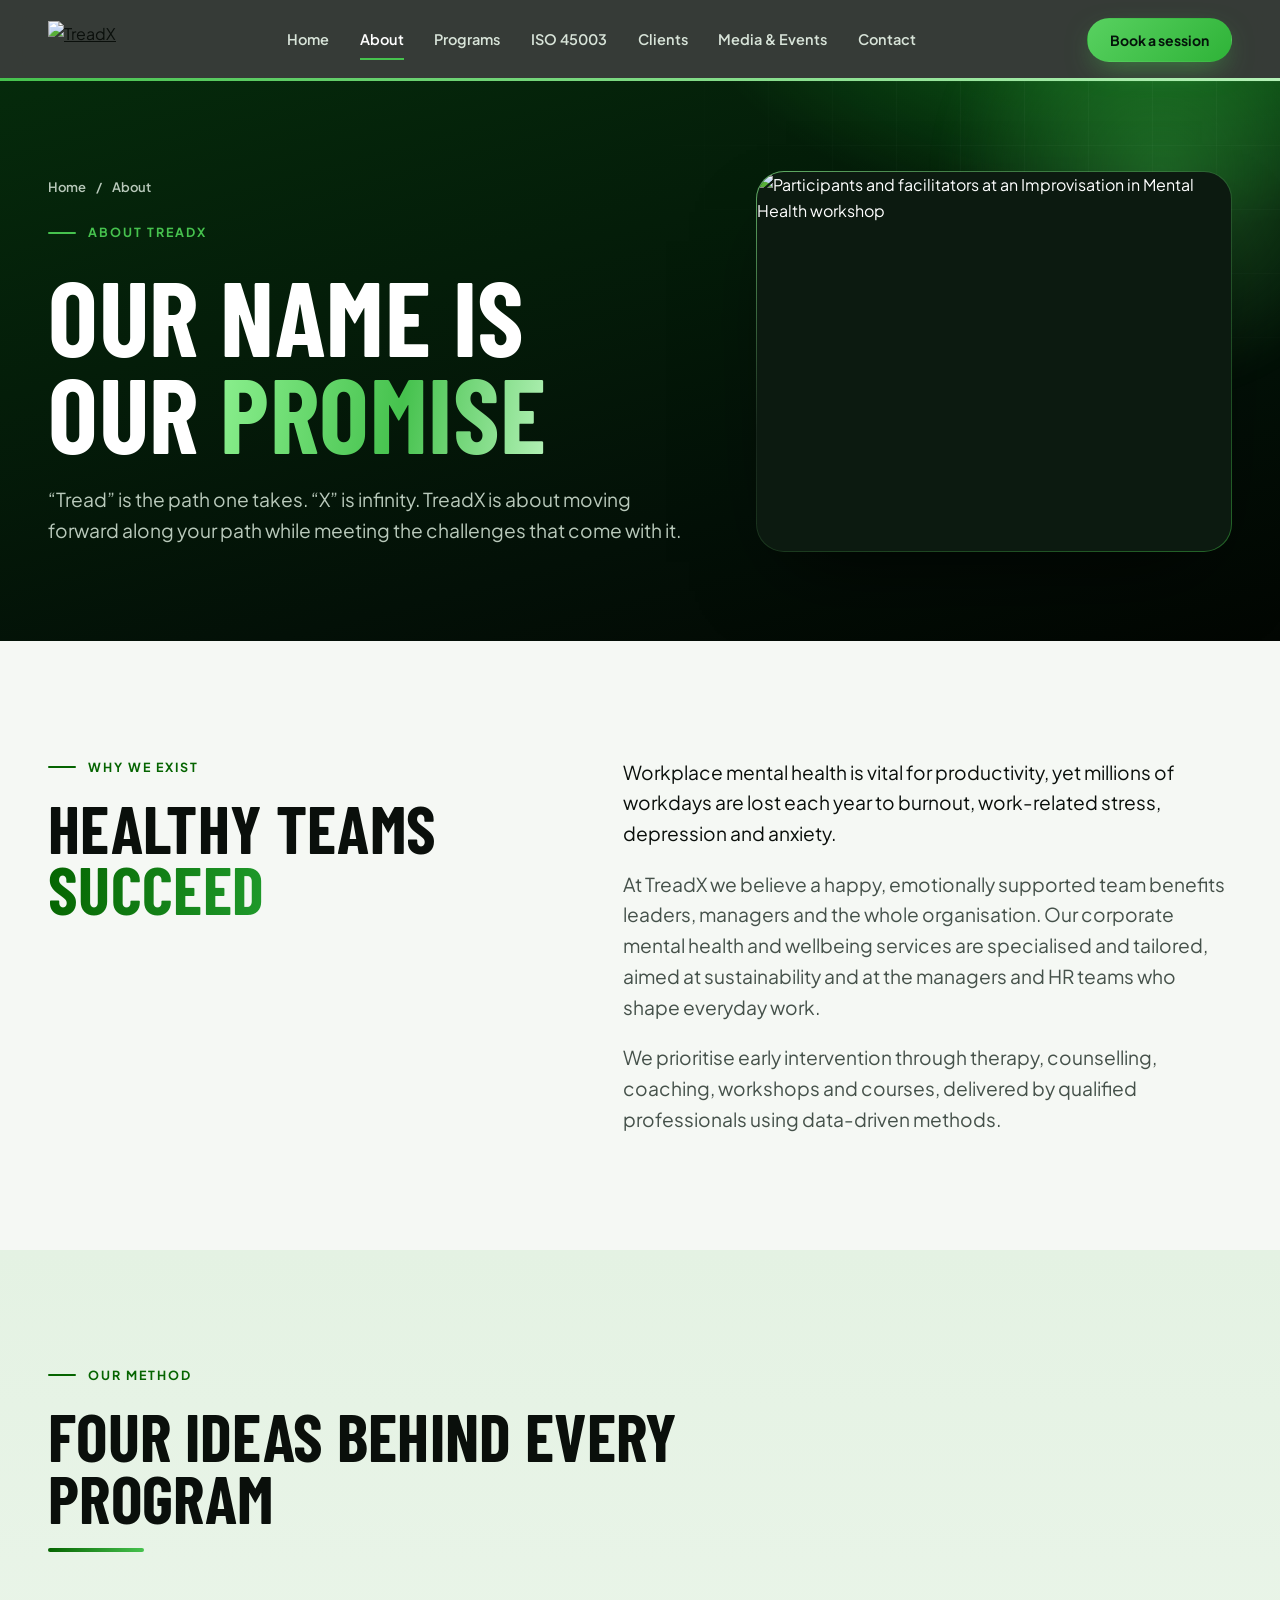
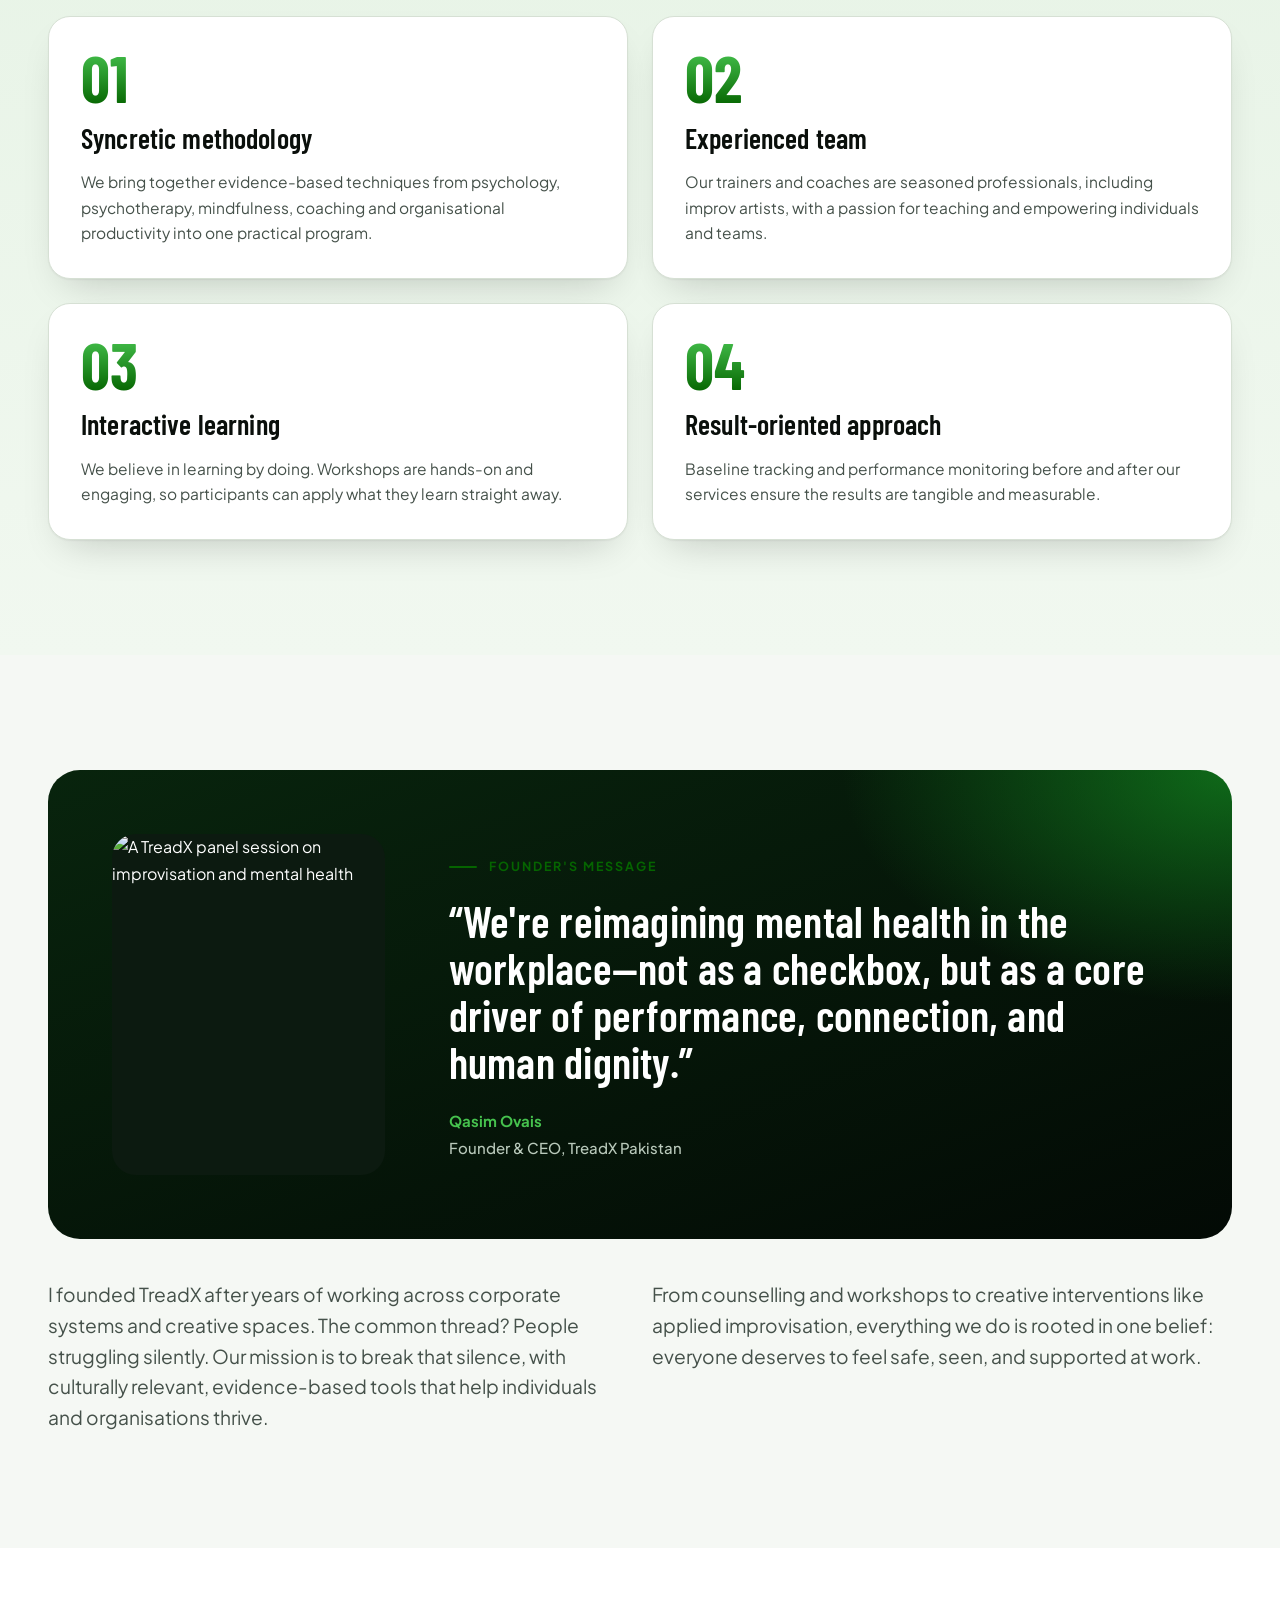
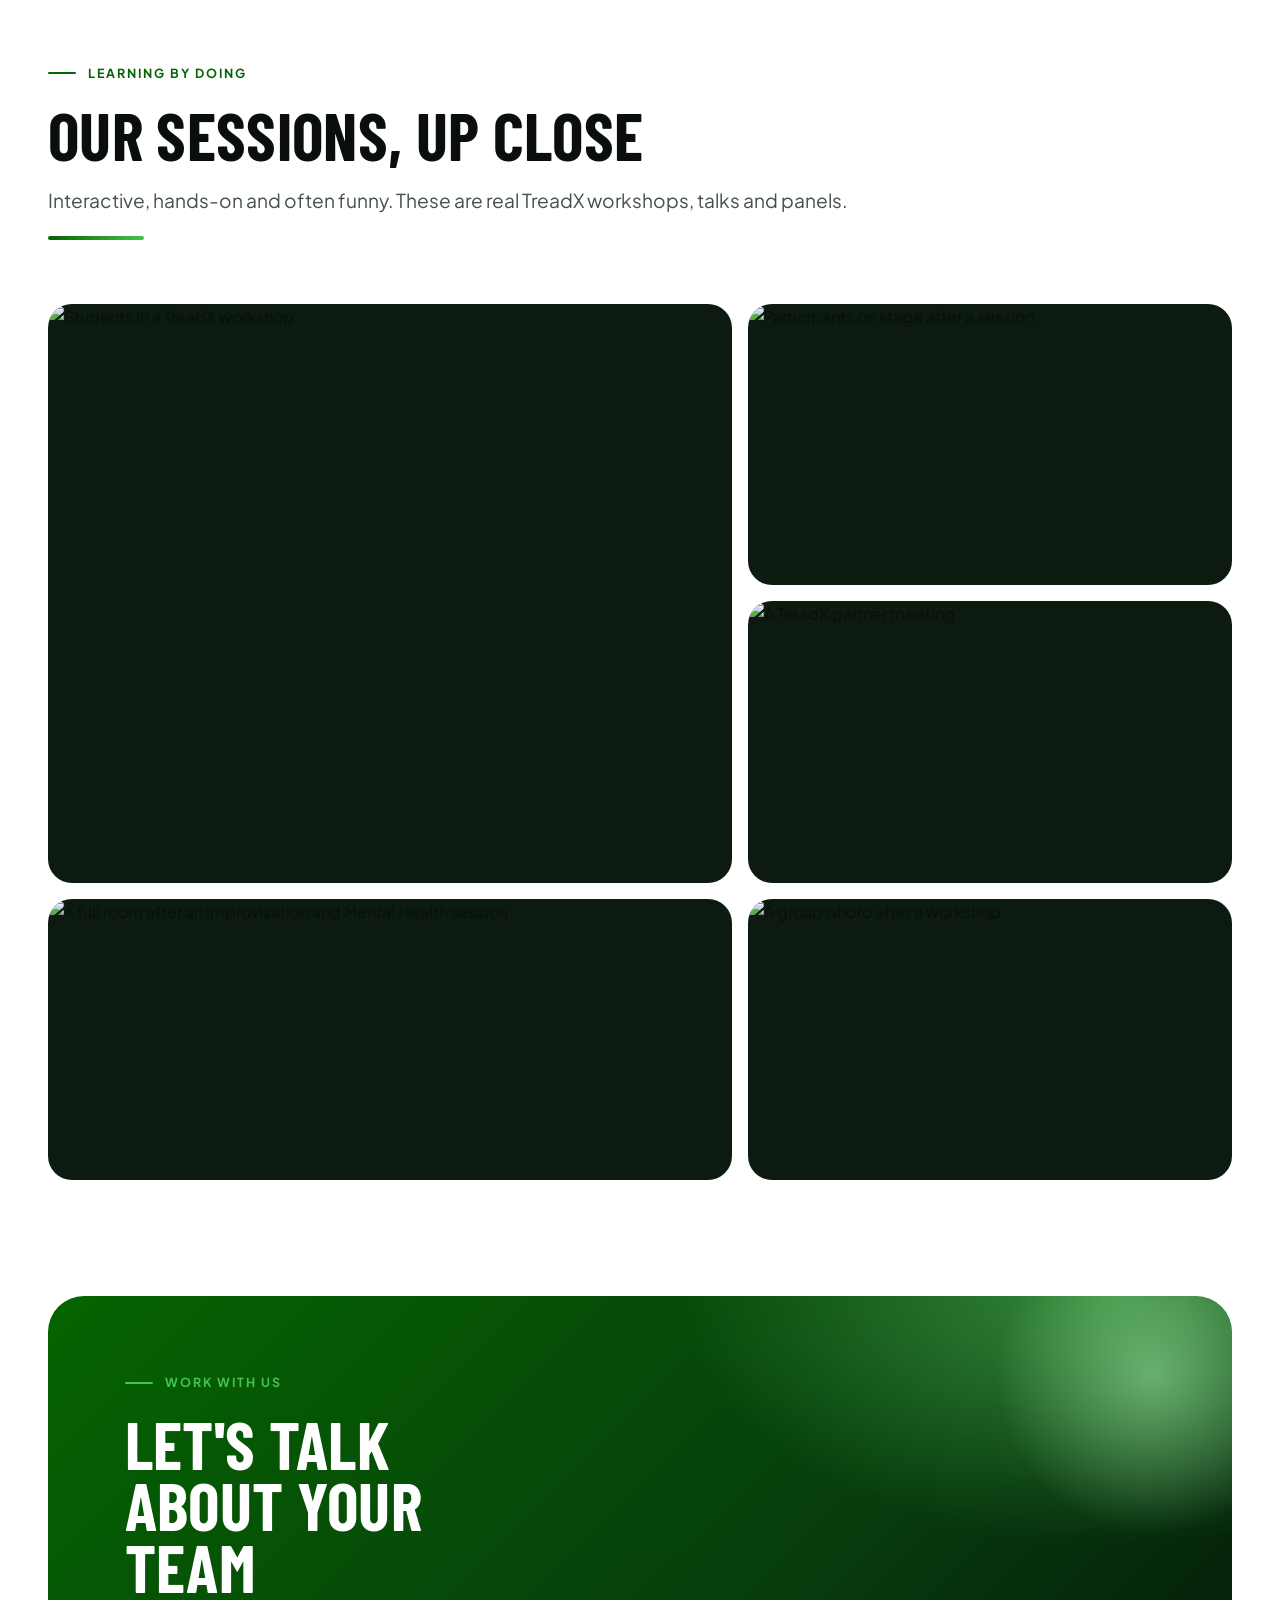
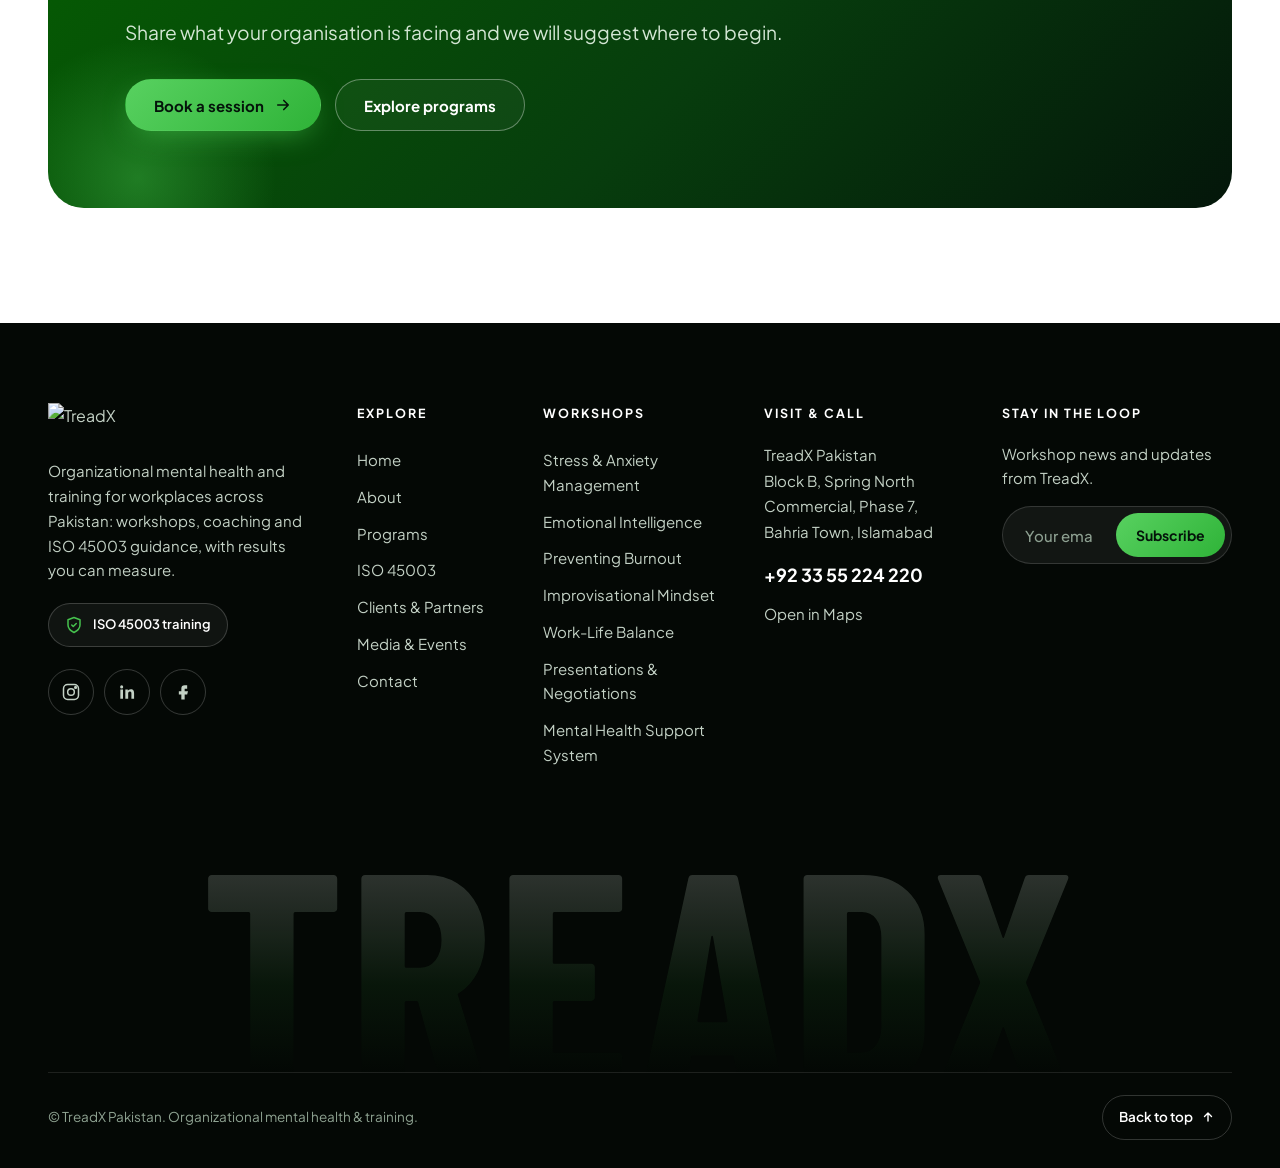
==== about.html @ 3ae5f653 "Add files via upload" ====
<!doctype html>
<html lang="en">
<head>
<meta charset="utf-8">
<meta name="viewport" content="width=device-width,initial-scale=1">
<title>TreadX About | TreadX</title>
<meta name="description" content="TreadX: organizational mental health and training for workplaces in Pakistan.">
<link rel="icon" href="/assets/brand/treadx-logo.png">
<link rel="preconnect" href="https://fonts.googleapis.com"><link rel="preconnect" href="https://fonts.gstatic.com" crossorigin><link href="https://fonts.googleapis.com/css2?family=Barlow+Condensed:wght@500;600;700&family=Plus+Jakarta+Sans:wght@400;500;600;700&display=swap" rel="stylesheet">
<link rel="stylesheet" href="/site.css">
<style>body{margin:0;font-family:'Plus Jakarta Sans',system-ui,sans-serif}</style>
</head>
<body id="top">



<header class="hdr"><div class="wrap hdr-in">
<a class="logo" href="/" aria-label="TreadX home"><img src="assets/brand/treadx-logo-light.png" alt="TreadX"></a>
<nav class="nav" aria-label="Main">
<a href="/">Home</a>
<a href="/about" aria-current="page">About</a>
<a href="/programs">Programs</a>
<a href="/iso-45003">ISO 45003</a>
<a href="/clients">Clients</a>
<a href="/media">Media &amp; Events</a>
<a href="/contact">Contact</a>
</nav>
<a class="btn btn-primary btn-sm hdr-cta" href="/contact">Book a session</a>
<details class="nav-m"><summary>Menu</summary><div class="panel">
<a href="/">Home</a>
<a href="/about" aria-current="page">About</a>
<a href="/programs">Programs</a>
<a href="/iso-45003">ISO 45003</a>
<a href="/clients">Clients</a>
<a href="/media">Media &amp; Events</a>
<a href="/contact">Book a session</a>
</div></details>
</div></header>

<main>

<section class="phero">
<div class="wrap ph-grid">
<div class="ph-text">
<div class="crumbs hero-in"><a href="/">Home</a><span>/</span><span>About</span></div>
<span class="eyebrow hero-in d1">About TreadX</span>
<h1 class="hero-in d1">Our name is our <span class="grad">promise</span></h1>
<p class="lead hero-in d2">&ldquo;Tread&rdquo; is the path one takes. &ldquo;X&rdquo; is infinity. TreadX is about moving forward along your path while meeting the challenges that come with it.</p>
</div>
<div class="frame hero-in d2"><div class="pic"><img class="photo" src="assets/photos/banner-group.jpg" alt="Participants and facilitators at an Improvisation in Mental Health workshop" style="object-position: 50% 55%;"></div></div>
</div>
</section>

<section class="sec">
<div class="wrap split">
<div class="sticky stack rv-x">
<span class="eyebrow">Why we exist</span>
<h2>Healthy teams <span class="grad-d">succeed</span></h2>
</div>
<div class="stack rv">
<p class="lead" style="color: var(--ink);">Workplace mental health is vital for productivity, yet millions of workdays are lost each year to burnout, work-related stress, depression and anxiety.</p>
<p class="lead">At TreadX we believe a happy, emotionally supported team benefits leaders, managers and the whole organisation. Our corporate mental health and wellbeing services are specialised and tailored, aimed at sustainability and at the managers and HR teams who shape everyday work.</p>
<p class="lead">We prioritise early intervention through therapy, counselling, coaching, workshops and courses, delivered by qualified professionals using data-driven methods.</p>
</div>
</div>
</section>

<section class="sec sec-mint">
<div class="wrap">
<div class="sec-head rv"><span class="eyebrow">Our method</span><h2>Four ideas behind every program</h2></div>
<div class="grid g2">
<div class="card rv"><span class="num">01</span><h3>Syncretic methodology</h3><p>We bring together evidence-based techniques from psychology, psychotherapy, mindfulness, coaching and organisational productivity into one practical program.</p></div>
<div class="card rv d1"><span class="num">02</span><h3>Experienced team</h3><p>Our trainers and coaches are seasoned professionals, including improv artists, with a passion for teaching and empowering individuals and teams.</p></div>
<div class="card rv"><span class="num">03</span><h3>Interactive learning</h3><p>We believe in learning by doing. Workshops are hands-on and engaging, so participants can apply what they learn straight away.</p></div>
<div class="card rv d1"><span class="num">04</span><h3>Result-oriented approach</h3><p>Baseline tracking and performance monitoring before and after our services ensure the results are tangible and measurable.</p></div>
</div>
</div>
</section>

<section class="sec">
<div class="wrap">
<div class="quote-box rv">
<div class="pic"><img class="photo" src="assets/photos/panel-stage.jpg" alt="A TreadX panel session on improvisation and mental health" style="object-position: 52% 50%;"></div>
<div>
<span class="eyebrow" style="margin-bottom: 20px;">Founder's message</span>
<blockquote>&ldquo;We're reimagining mental health in the workplace&mdash;not as a checkbox, but as a core driver of performance, connection, and human dignity.&rdquo;</blockquote>
<cite>Qasim Ovais<span>Founder &amp; CEO, TreadX Pakistan</span></cite>
</div>
</div>
<div class="grid g2" style="margin-top: 40px;">
<p class="lead rv">I founded TreadX after years of working across corporate systems and creative spaces. The common thread? People struggling silently. Our mission is to break that silence, with culturally relevant, evidence-based tools that help individuals and organisations thrive.</p>
<p class="lead rv d1">From counselling and workshops to creative interventions like applied improvisation, everything we do is rooted in one belief: everyone deserves to feel safe, seen, and supported at work.</p>
</div>
</div>
</section>

<section class="sec sec-white">
<div class="wrap">
<div class="sec-head rv"><span class="eyebrow">Learning by doing</span><h2>Our sessions, up close</h2><p class="lead">Interactive, hands-on and often funny. These are real TreadX workshops, talks and panels.</p></div>
<div class="mosaic rv">
<div class="pic m-a"><img class="photo" src="assets/photos/students-session.jpg" alt="Students in a TreadX workshop" style="object-position: 50% 40%;"></div>
<div class="pic m-b"><img class="photo" src="assets/photos/stage-group.jpg" alt="Participants on stage after a session" style="object-position: 50% 35%;"></div>
<div class="pic m-c"><img class="photo" src="assets/photos/meeting-room.jpg" alt="A TreadX partner meeting" style="object-position: 50% 35%;"></div>
<div class="pic m-d"><img class="photo" src="assets/photos/slide-group.jpg" alt="A full room after an Improvisation and Mental Health session" style="object-position: 50% 55%;"></div>
<div class="pic m-e"><img class="photo" src="assets/photos/soe-group.jpg" alt="A group photo after a workshop" style="object-position: 50% 40%;"></div>
</div>
</div>
</section>

<section class="cta-wrap sec-white" style="padding-top: 0;">
<div class="wrap">
<div class="cta rv">
<div class="stack" style="gap: 20px;">
<span class="eyebrow">Work with us</span>
<h2>Let's talk about your team</h2>
<p class="lead">Share what your organisation is facing and we will suggest where to begin.</p>
</div>
<div class="btn-row"><a class="btn btn-primary" href="/contact">Book a session <svg viewBox="0 0 24 24" fill="none" stroke="currentColor" stroke-width="2.2" stroke-linecap="round" stroke-linejoin="round" aria-hidden="true"><path d="M5 12h14M13 6l6 6-6 6"/></svg></a><a class="btn btn-ghost" href="/programs">Explore programs</a></div>
</div>
</div>
</section>

</main>

<footer class="ftr">
<div class="wrap ftr-main"><div class="ftr-grid">
<div class="brand"><img src="assets/brand/treadx-logo-light.png" alt="TreadX" style="height: 38px; width: auto; display: block;">
<p>Organizational mental health and training for workplaces across Pakistan: workshops, coaching and ISO 45003 guidance, with results you can measure.</p>
<a class="iso" href="/iso-45003"><svg viewBox="0 0 24 24" fill="none" stroke="currentColor" stroke-width="2" stroke-linecap="round" stroke-linejoin="round" aria-hidden="true"><path d="M12 22s8-4 8-10V5l-8-3-8 3v7c0 6 8 10 8 10z"/><path d="M9 12l2 2 4-4"/></svg>ISO 45003 training</a>
<div class="social">
<a href="https://www.instagram.com/treadxp/" aria-label="TreadX on Instagram"><svg viewBox="0 0 24 24" fill="none" stroke="currentColor" stroke-width="1.8" stroke-linecap="round" stroke-linejoin="round" aria-hidden="true"><rect x="3" y="3" width="18" height="18" rx="5"/><circle cx="12" cy="12" r="4"/><circle cx="17.5" cy="6.5" r="1" fill="currentColor"/></svg></a>
<a href="https://www.linkedin.com/company/treadx-pakistan" aria-label="TreadX on LinkedIn"><svg viewBox="0 0 24 24" fill="currentColor" aria-hidden="true"><path d="M4 9h3.2v11H4zM5.6 4a1.85 1.85 0 1 1 0 3.7 1.85 1.85 0 0 1 0-3.7zM10 9h3v1.6c.5-1 1.8-1.9 3.6-1.9 3.3 0 3.9 2.1 3.9 4.9V20h-3.2v-5.7c0-1.4 0-2.9-1.8-2.9s-2.1 1.4-2.1 2.8V20H10z"/></svg></a>
<a href="https://www.facebook.com/" aria-label="TreadX on Facebook"><svg viewBox="0 0 24 24" fill="currentColor" aria-hidden="true"><path d="M14 8h3V4h-3a4 4 0 0 0-4 4v3H7v4h3v6h4v-6h3l1-4h-4V8.5c0-.3.2-.5.5-.5z"/></svg></a>
</div></div>
<div><h4>Explore</h4><a href="/">Home</a><a href="/about">About</a><a href="/programs">Programs</a><a href="/iso-45003">ISO 45003</a><a href="/clients">Clients &amp; Partners</a><a href="/media">Media &amp; Events</a><a href="/contact">Contact</a></div>
<div><h4>Workshops</h4><a href="/programs">Stress &amp; Anxiety Management</a><a href="/programs">Emotional Intelligence</a><a href="/programs">Preventing Burnout</a><a href="/programs">Improvisational Mindset</a><a href="/programs">Work-Life Balance</a><a href="/programs">Presentations &amp; Negotiations</a><a href="/programs">Mental Health Support System</a></div>
<div><h4>Visit &amp; call</h4><p class="addr">TreadX Pakistan<br>Block B, Spring North Commercial, Phase 7, Bahria Town, Islamabad</p><a class="tel" href="tel:+923355224220">+92 33 55 224 220</a><a href="https://www.google.com/maps/search/?api=1&amp;query=Spring+North+Commercial+Bahria+Town+Phase+7+Islamabad">Open in Maps</a></div>
<div><h4>Stay in the loop</h4><p style="font-size: 15px; line-height: 1.6;">Workshop news and updates from TreadX.</p>
<form class="news" action="#" onsubmit="return false;"><label for="nl-email" style="position: absolute; left: -9999px;">Email address</label><input type="email" id="nl-email" name="email" placeholder="Your email" autocomplete="email"><button type="submit">Subscribe</button></form></div>
</div></div>
<div class="ftr-mark" aria-hidden="true">TreadX</div>
<div class="wrap"><div class="ftr-bottom"><span>&copy; TreadX Pakistan. Organizational mental health &amp; training.</span><a class="totop" href="#">Back to top <svg width="14" height="14" viewBox="0 0 24 24" fill="none" stroke="currentColor" stroke-width="2.4" stroke-linecap="round" stroke-linejoin="round" aria-hidden="true"><path d="M12 19V5M6 11l6-6 6 6"/></svg></a></div></div>
</footer>


</body>
</html>
---- site.css ----
/* TreadX site design system — shared by every Site-*.dc.html page */
:root{
  --ink:#0a0f0b; --ink2:#111a13; --forest:#04290a; --brand:#056400; --leaf:#46c24e; --leaf-d:#1f9a2b;
  --mint:#e4f2e3; --paper:#f5f8f4; --white:#fff; --line:#d6e0d4; --muted:#45514a; --mutedd:#b9c9bb;
  --radius:22px; --ease:cubic-bezier(.2,.7,.2,1);
  --shadow:0 1px 2px rgba(10,15,11,.06),0 18px 40px -18px rgba(10,15,11,.22);
}
*{box-sizing:border-box}
html{scroll-behavior:smooth}
body{margin:0;font-family:'Plus Jakarta Sans',system-ui,sans-serif;color:var(--ink);background:var(--paper);line-height:1.65;font-size:16px;-webkit-font-smoothing:antialiased}
img{max-width:100%}
a{color:inherit}
h1,h2,h3,h4{font-family:'Barlow Condensed','Arial Narrow',sans-serif;margin:0;font-weight:700;letter-spacing:.005em}
h1,h2{text-transform:uppercase;line-height:.92}
h1{font-size:clamp(50px,8.2vw,116px)}
h2{font-size:clamp(40px,5.2vw,72px)}
h3{font-size:clamp(24px,2.2vw,30px);line-height:1.08;font-weight:600}
p{margin:0}
.lead{font-size:clamp(17px,1.5vw,20px);line-height:1.6;color:var(--muted);max-width:60ch}
.on-dark .lead,.hero .lead,.phero .lead{color:var(--mutedd)}
.grad{background:linear-gradient(100deg,#8cf08f 0%,#46c24e 55%,#b5f2b8 100%);-webkit-background-clip:text;background-clip:text;color:transparent}
.grad-d{background:linear-gradient(100deg,#056400 0%,#1f9a2b 100%);-webkit-background-clip:text;background-clip:text;color:transparent}

.wrap{max-width:1280px;margin:0 auto;padding:0 clamp(20px,4vw,48px)}
.sec{padding:clamp(72px,9vw,128px) 0}
.sec-white{background:#fff}
.sec-mint{background:linear-gradient(180deg,var(--mint),#f1f8f0)}
.on-dark{background:var(--ink);color:#fff}
.sec-head{display:flex;flex-direction:column;gap:20px;margin-bottom:clamp(40px,5vw,64px);max-width:820px}
.eyebrow{display:inline-flex;align-items:center;gap:12px;font-size:12.5px;font-weight:700;letter-spacing:.16em;text-transform:uppercase;color:var(--brand)}
.eyebrow::before{content:"";width:28px;height:2px;background:currentColor;border-radius:2px}
.on-dark .eyebrow,.hero .eyebrow,.phero .eyebrow,.cta .eyebrow{color:var(--leaf)}

/* header */
.hdr{position:sticky;top:0;z-index:60;background:rgba(7,12,8,.8);backdrop-filter:blur(16px) saturate(150%);-webkit-backdrop-filter:blur(16px) saturate(150%);border-bottom:1px solid rgba(255,255,255,.08)}
.hdr-in{display:flex;align-items:center;justify-content:space-between;gap:24px;height:76px}
.logo{display:flex;align-items:center;flex:0 0 auto}
.logo img{height:32px;width:auto;display:block}
.nav{display:flex;align-items:center;gap:clamp(18px,2.4vw,36px)}
.nav a{position:relative;color:#d8e4d9;text-decoration:none;font-weight:600;font-size:14.5px;padding:8px 0;transition:color .25s}
.nav a::after{content:"";position:absolute;left:0;right:0;bottom:0;height:2px;background:var(--leaf);transform:scaleX(0);transform-origin:0 50%;transition:transform .35s var(--ease)}
.nav a:hover,.nav a[aria-current]{color:#fff}
.nav a:hover::after,.nav a[aria-current]::after{transform:scaleX(1)}
.hdr-cta{flex:0 0 auto}
.nav-m{display:none;position:relative}
.nav-m summary{list-style:none;cursor:pointer;color:#fff;font-weight:700;font-size:14px;padding:12px 18px;border:1.5px solid rgba(255,255,255,.3);border-radius:999px;min-height:44px;display:flex;align-items:center}
.nav-m summary::-webkit-details-marker{display:none}
.nav-m .panel{position:absolute;right:0;top:56px;width:min(300px,86vw);background:var(--ink2);border:1px solid rgba(255,255,255,.12);border-radius:18px;padding:12px;display:flex;flex-direction:column;box-shadow:0 30px 60px -20px rgba(0,0,0,.6)}
.nav-m .panel a{color:#fff;text-decoration:none;font-weight:600;padding:14px 16px;border-radius:12px;min-height:44px}
.nav-m .panel a:hover,.nav-m .panel a[aria-current]{background:rgba(255,255,255,.08)}
@media (max-width:1000px){.nav,.hdr-cta{display:none}.nav-m{display:block}}

/* buttons */
.btn{display:inline-flex;align-items:center;justify-content:center;gap:10px;min-height:52px;padding:0 28px;border-radius:999px;font:700 15px/1 'Plus Jakarta Sans',system-ui,sans-serif;text-decoration:none;cursor:pointer;border:1.5px solid transparent;transition:transform .3s var(--ease),box-shadow .3s,background .3s,color .3s}
.btn svg{width:18px;height:18px;transition:transform .3s var(--ease)}
.btn:hover{transform:translateY(-2px)}
.btn:hover svg{transform:translateX(4px)}
.btn-primary{background:linear-gradient(135deg,#58d160 0%,#2fb338 100%);color:#04140a;box-shadow:0 10px 30px -10px rgba(70,194,78,.7)}
.btn-primary:hover{box-shadow:0 16px 40px -10px rgba(70,194,78,.9)}
.btn-ghost{color:#fff;border-color:rgba(255,255,255,.35);background:rgba(255,255,255,.04)}
.btn-ghost:hover{background:rgba(255,255,255,.12)}
.btn-dark{background:var(--ink);color:#fff}
.btn-dark:hover{box-shadow:0 14px 30px -12px rgba(10,15,11,.6)}
.btn-line{border-color:var(--ink);color:var(--ink)}
.btn-line:hover{background:var(--ink);color:#fff}
.btn-sm{min-height:44px;padding:0 22px;font-size:14px}
.btn-row{display:flex;flex-wrap:wrap;gap:14px}

/* hero */
.hero{position:relative;overflow:hidden;color:#fff;padding:clamp(64px,9vw,128px) 0 clamp(72px,9vw,120px);background:
 radial-gradient(900px 560px at 88% -8%,rgba(20,150,34,.75) 0%,transparent 62%),
 radial-gradient(700px 520px at -6% 108%,rgba(6,100,14,.8) 0%,transparent 60%),
 linear-gradient(165deg,#052a0b 0%,#031007 55%,#020602 100%)}
.hero::before{content:"";position:absolute;inset:0;background-image:linear-gradient(rgba(255,255,255,.045) 1px,transparent 1px),linear-gradient(90deg,rgba(255,255,255,.045) 1px,transparent 1px);background-size:64px 64px;-webkit-mask-image:radial-gradient(ellipse 70% 70% at 70% 30%,#000 0%,transparent 75%);mask-image:radial-gradient(ellipse 70% 70% at 70% 30%,#000 0%,transparent 75%);pointer-events:none}
.orb{position:absolute;border-radius:50%;filter:blur(70px);pointer-events:none;animation:float 14s ease-in-out infinite}
.orb.o1{width:340px;height:340px;right:6%;top:8%;background:rgba(70,194,78,.38)}
.orb.o2{width:260px;height:260px;left:-60px;bottom:-40px;background:rgba(10,120,24,.5);animation-delay:-6s}
@keyframes float{0%,100%{transform:translate3d(0,0,0)}50%{transform:translate3d(24px,-30px,0)}}
.hero-grid{position:relative;display:grid;grid-template-columns:minmax(0,1.15fr) minmax(0,.85fr);gap:clamp(32px,5vw,72px);align-items:center}
@media (max-width:960px){.hero-grid{grid-template-columns:1fr}}
.hero-copy{display:flex;flex-direction:column;gap:28px}
.hero-art{position:relative}
.frame{position:relative;border-radius:28px;padding:1px;background:linear-gradient(150deg,rgba(140,240,143,.7),rgba(255,255,255,.08) 40%,rgba(70,194,78,.5));box-shadow:0 40px 80px -30px rgba(0,0,0,.7)}
.frame .ph{border-radius:27px;aspect-ratio:4/4.6;min-height:360px}
.ph{display:flex;align-items:center;justify-content:center;text-align:center;padding:24px;font-size:13px;font-weight:600;letter-spacing:.04em;color:rgba(255,255,255,.7);background:linear-gradient(135deg,rgba(255,255,255,.1),rgba(255,255,255,.03)),repeating-linear-gradient(45deg,rgba(255,255,255,.04) 0 14px,transparent 14px 28px);background-color:#0c1a10}
.ph-l{color:#33533a;background:linear-gradient(135deg,#eaf4e9,#dcebdb),repeating-linear-gradient(45deg,rgba(5,100,0,.05) 0 14px,transparent 14px 28px);background-color:#e4f2e3;border:1px dashed #9cbf9d}
.chip-f{position:absolute;display:flex;align-items:center;gap:12px;padding:14px 18px;border-radius:18px;background:rgba(10,20,12,.72);backdrop-filter:blur(14px);-webkit-backdrop-filter:blur(14px);border:1px solid rgba(255,255,255,.16);color:#fff;font-size:14px;font-weight:600;line-height:1.3;box-shadow:0 20px 40px -18px rgba(0,0,0,.6);animation:float 9s ease-in-out infinite}
.chip-f b{display:block;font-family:'Barlow Condensed',sans-serif;font-size:30px;line-height:1;color:var(--leaf)}
.chip-f.c1{left:-28px;bottom:48px}
.chip-f.c2{right:-12px;top:36px;animation-delay:-4s}
@media (max-width:960px){.chip-f.c1{left:12px}.chip-f.c2{right:12px}}
.hero-in{animation:up 1s var(--ease) both}
.hero-in.d1{animation-delay:.12s}.hero-in.d2{animation-delay:.24s}.hero-in.d3{animation-delay:.36s}.hero-in.d4{animation-delay:.5s}
@keyframes up{from{opacity:0;transform:translateY(36px)}to{opacity:1;transform:none}}
.hero-meta{display:flex;flex-wrap:wrap;gap:12px 28px;margin-top:8px;color:var(--mutedd);font-size:14px;font-weight:500}
.hero-meta span{display:inline-flex;align-items:center;gap:10px}
.hero-meta span::before{content:"";width:7px;height:7px;border-radius:50%;background:var(--leaf);box-shadow:0 0 0 4px rgba(70,194,78,.2)}

/* inner page hero */
.phero{position:relative;overflow:hidden;color:#fff;padding:clamp(56px,7vw,104px) 0 clamp(56px,7vw,96px);background:
 radial-gradient(760px 420px at 90% -20%,rgba(20,150,34,.7) 0%,transparent 62%),
 linear-gradient(165deg,#052a0b 0%,#031007 70%,#020602 100%)}
.phero::before{content:"";position:absolute;inset:0;background-image:linear-gradient(rgba(255,255,255,.04) 1px,transparent 1px),linear-gradient(90deg,rgba(255,255,255,.04) 1px,transparent 1px);background-size:64px 64px;-webkit-mask-image:radial-gradient(ellipse 60% 90% at 90% 0%,#000,transparent 75%);mask-image:radial-gradient(ellipse 60% 90% at 90% 0%,#000,transparent 75%);pointer-events:none}
.phero .wrap{position:relative;display:flex;flex-direction:column;gap:24px}
.crumbs{display:flex;gap:10px;font-size:13px;font-weight:600;color:var(--mutedd)}
.crumbs a{text-decoration:none}.crumbs a:hover{color:#fff}

/* marquee */
.marq-sec{background:#fff;border-bottom:1px solid var(--line);padding:30px 0;overflow:hidden}
.marq-label{font-size:12.5px;font-weight:700;letter-spacing:.16em;text-transform:uppercase;color:var(--muted);text-align:center;margin-bottom:20px}
.marq{overflow:hidden;-webkit-mask-image:linear-gradient(90deg,transparent,#000 10%,#000 90%,transparent);mask-image:linear-gradient(90deg,transparent,#000 10%,#000 90%,transparent)}
.marq-track{display:flex;gap:56px;width:max-content;animation:marq 55s linear infinite}
.marq:hover .marq-track{animation-play-state:paused}
.marq-track span{font-family:'Barlow Condensed',sans-serif;font-size:26px;font-weight:600;letter-spacing:.02em;color:#2c3a30;white-space:nowrap;display:inline-flex;align-items:center;gap:56px}
.marq-track span::after{content:"";width:8px;height:8px;border-radius:2px;background:var(--leaf);transform:rotate(45deg)}
@keyframes marq{to{transform:translateX(-50%)}}

/* grids & cards */
.grid{display:grid;gap:24px}
.g2{grid-template-columns:repeat(auto-fit,minmax(min(440px,100%),1fr))}
.g3{grid-template-columns:repeat(auto-fit,minmax(min(300px,100%),1fr))}
.g4{grid-template-columns:repeat(auto-fit,minmax(min(250px,100%),1fr))}
.card{position:relative;background:#fff;border:1px solid var(--line);border-radius:var(--radius);padding:32px;box-shadow:var(--shadow);transition:transform .4s var(--ease),box-shadow .4s var(--ease),border-color .4s;display:flex;flex-direction:column;gap:16px}
.card:hover{transform:translateY(-6px);box-shadow:0 2px 4px rgba(10,15,11,.06),0 28px 50px -20px rgba(5,100,0,.35);border-color:#a8cfa9}
.card p{color:var(--muted);font-size:15.5px}
.card .link{margin-top:auto;font-weight:700;font-size:14.5px;color:var(--brand);text-decoration:none;display:inline-flex;align-items:center;gap:8px}
.card .link:hover{text-decoration:underline}
.ico{width:52px;height:52px;border-radius:16px;display:flex;align-items:center;justify-content:center;background:linear-gradient(135deg,#e4f2e3,#cfe8cf);color:var(--brand)}
.ico svg{width:26px;height:26px}
.num{font-family:'Barlow Condensed',sans-serif;font-size:64px;line-height:.9;font-weight:700;background:linear-gradient(180deg,#46c24e,#056400);-webkit-background-clip:text;background-clip:text;color:transparent}
.card-dark{background:linear-gradient(160deg,#0f2a14,#08130b);border-color:rgba(255,255,255,.1);color:#fff;box-shadow:none}
.card-dark p{color:var(--mutedd)}
.card-dark:hover{border-color:rgba(70,194,78,.6);box-shadow:0 28px 60px -24px rgba(70,194,78,.35)}
.card-dark .ico{background:rgba(70,194,78,.14);color:var(--leaf)}
.tag{display:inline-flex;align-self:flex-start;font-size:11.5px;font-weight:700;letter-spacing:.12em;text-transform:uppercase;padding:6px 12px;border-radius:999px;background:var(--mint);color:var(--brand)}

/* split layouts */
.split{display:grid;grid-template-columns:minmax(0,.9fr) minmax(0,1.1fr);gap:clamp(32px,6vw,96px);align-items:start}
@media (max-width:960px){.split{grid-template-columns:1fr}}
.sticky{position:sticky;top:120px}
@media (max-width:960px){.sticky{position:static}}
.stack{display:flex;flex-direction:column;gap:20px}

/* horizontal scroller */
.hscroll{display:grid;grid-auto-flow:column;grid-auto-columns:min(380px,84%);gap:20px;overflow-x:auto;scroll-snap-type:x mandatory;padding:8px 2px 28px;scrollbar-width:thin;scrollbar-color:#9cbf9d transparent}
.hscroll>*{scroll-snap-align:start}

/* steps */
.steps{display:grid;grid-template-columns:repeat(auto-fit,minmax(min(240px,100%),1fr));gap:24px;counter-reset:s}
.step{position:relative;padding-top:28px;border-top:2px solid var(--line);display:flex;flex-direction:column;gap:12px}
.step::before{content:"";position:absolute;top:-2px;left:0;width:64px;height:2px;background:linear-gradient(90deg,var(--brand),var(--leaf))}
.step .n{font-family:'Barlow Condensed',sans-serif;font-size:20px;font-weight:700;color:var(--brand);letter-spacing:.08em}
.step p{color:var(--muted);font-size:15.5px}

/* quote */
.quote-box{position:relative;overflow:hidden;border-radius:32px;padding:clamp(32px,5vw,72px);color:#fff;background:radial-gradient(600px 360px at 100% 0%,rgba(20,150,34,.65),transparent 65%),linear-gradient(160deg,#08240d,#030a05);display:grid;grid-template-columns:minmax(0,.55fr) minmax(0,1.45fr);gap:clamp(24px,5vw,64px);align-items:center}
@media (max-width:860px){.quote-box{grid-template-columns:1fr}}
.quote-box blockquote{margin:0;font-family:'Barlow Condensed',sans-serif;font-weight:600;font-size:clamp(28px,3.4vw,48px);line-height:1.08;letter-spacing:.005em}
.quote-box cite{display:block;margin-top:24px;font-family:'Plus Jakarta Sans',sans-serif;font-style:normal;font-weight:700;font-size:15px;color:var(--leaf)}
.quote-box cite span{display:block;font-weight:500;color:var(--mutedd);margin-top:2px}

/* media cards */
.media{display:flex;flex-direction:column;gap:14px;text-decoration:none}
.media .ph-l{aspect-ratio:16/10;border-radius:18px;transition:transform .5s var(--ease)}
.media:hover .ph-l{transform:scale(1.02)}
.media h3{font-size:26px}
.media .meta{font-size:13.5px;color:var(--muted);font-weight:600}

/* cta */
.cta{position:relative;overflow:hidden;border-radius:36px;padding:clamp(40px,6vw,88px);color:#fff;background:radial-gradient(700px 400px at 90% 0%,rgba(110,230,115,.45),transparent 62%),linear-gradient(135deg,#056400 0%,#073d0d 60%,#04160a 100%);display:flex;flex-wrap:wrap;align-items:center;justify-content:space-between;gap:32px}
.cta h2{max-width:14ch}
.cta .lead{color:#d3e6d4}
.cta-wrap{padding:0 0 clamp(72px,9vw,128px)}

/* footer */
.ftr{background:#060a07;color:#c7d4c8;padding:72px 0 32px}
.ftr-grid{display:grid;grid-template-columns:minmax(0,1.6fr) repeat(3,minmax(0,1fr));gap:40px}
@media (max-width:860px){.ftr-grid{grid-template-columns:1fr 1fr}}
.ftr h4{font-family:'Plus Jakarta Sans',sans-serif;font-size:12.5px;letter-spacing:.16em;text-transform:uppercase;color:#fff;margin-bottom:16px}
.ftr a{display:block;text-decoration:none;padding:6px 0;font-size:15px;transition:color .2s}
.ftr a:hover{color:#fff}
.ftr .addr{font-size:14.5px;line-height:1.7;margin-top:18px;max-width:34ch}
.ftr-bottom{display:flex;flex-wrap:wrap;justify-content:space-between;gap:12px;margin-top:56px;padding-top:24px;border-top:1px solid rgba(255,255,255,.1);font-size:13.5px;color:#93a595}

/* accordion (details) */
.acc details{border-top:1px solid var(--line)}
.acc details:last-child{border-bottom:1px solid var(--line)}
.acc summary{list-style:none;cursor:pointer;display:flex;justify-content:space-between;align-items:center;gap:16px;padding:22px 0;font-family:'Barlow Condensed',sans-serif;font-size:28px;font-weight:600;min-height:44px}
.acc summary::-webkit-details-marker{display:none}
.acc summary::after{content:"+";font-family:'Plus Jakarta Sans',sans-serif;font-size:26px;font-weight:400;color:var(--brand);transition:transform .3s var(--ease)}
.acc details[open] summary::after{transform:rotate(45deg)}
.acc details p{padding:0 0 24px;color:var(--muted);max-width:68ch}

/* workshop cards with filters (CSS only) */
.pf input{position:absolute;opacity:0;pointer-events:none}
.chips{display:flex;flex-wrap:wrap;gap:10px;margin-bottom:36px}
.chips label{cursor:pointer;display:inline-flex;align-items:center;min-height:44px;padding:0 22px;border-radius:999px;border:1.5px solid var(--line);background:#fff;font-weight:700;font-size:14px;transition:all .25s}
.chips label:hover{border-color:var(--brand)}
.pf input:checked + label{background:var(--ink);color:#fff;border-color:var(--ink)}
.pf input:focus-visible + label{outline:3px solid var(--leaf);outline-offset:2px}
.pf:has(#f-emp:checked) .wc:not([data-a="emp"]),
.pf:has(#f-led:checked) .wc:not([data-a="led"]),
.pf:has(#f-org:checked) .wc:not([data-a="org"]){display:none}
.wc details summary{list-style:none;cursor:pointer;font-weight:700;font-size:14.5px;color:var(--brand);display:inline-flex;align-items:center;gap:8px;min-height:44px}
.wc details summary::-webkit-details-marker{display:none}
.wc details summary::after{content:"+";font-size:20px;font-weight:400;transition:transform .3s var(--ease)}
.wc details[open] summary::after{transform:rotate(45deg)}
.wc details p{margin-top:4px}
.meta-row{display:flex;flex-wrap:wrap;gap:8px 18px;font-size:13px;font-weight:600;color:var(--muted);padding-top:12px;border-top:1px solid var(--line)}

/* media/events tabs (CSS only) */
.tabs input{position:absolute;opacity:0;pointer-events:none}
.tabs .chips{margin-bottom:40px}
.tabs .panel-e{display:none}
.tabs:has(#t-events:checked) .panel-m{display:none}
.tabs:has(#t-events:checked) .panel-e{display:block}
.tabs input:checked + label{background:var(--ink);color:#fff;border-color:var(--ink)}
.tabs input:focus-visible + label{outline:3px solid var(--leaf);outline-offset:2px}
.list-row{display:grid;grid-template-columns:130px minmax(0,1fr) auto;gap:20px;align-items:center;padding:22px 0;border-top:1px solid var(--line);text-decoration:none;transition:padding .35s var(--ease),background .35s}
.list-row:last-child{border-bottom:1px solid var(--line)}
.list-row:hover{padding-left:14px;background:linear-gradient(90deg,rgba(70,194,78,.1),transparent)}
.list-row .d{font-size:13.5px;font-weight:700;color:var(--brand)}
.list-row h3{font-size:26px}
.list-row .o{font-size:13.5px;color:var(--muted);font-weight:600;text-align:right}
@media (max-width:720px){.list-row{grid-template-columns:1fr}.list-row .o{text-align:left}}
.pill{display:inline-flex;align-items:center;padding:10px 18px;border-radius:999px;background:#fff;border:1px solid var(--line);font-weight:600;font-size:14.5px}
.pills{display:flex;flex-wrap:wrap;gap:10px}

/* forms */
.form{display:grid;grid-template-columns:repeat(2,minmax(0,1fr));gap:20px}
@media (max-width:640px){.form{grid-template-columns:1fr}}
.field{display:flex;flex-direction:column;gap:8px}
.field.full{grid-column:1/-1}
.field label,.field .lbl{font-weight:700;font-size:14px}
.field input[type=text],.field input[type=email],.field input[type=tel],.field textarea{font:500 16px 'Plus Jakarta Sans',sans-serif;color:var(--ink);padding:15px 18px;min-height:52px;border-radius:14px;border:1.5px solid #c3d0c1;background:#fff;transition:border-color .2s,box-shadow .2s}
.field textarea{min-height:150px;resize:vertical}
.field input:focus,.field textarea:focus{outline:none;border-color:var(--brand);box-shadow:0 0 0 4px rgba(70,194,78,.25)}
.opts{display:flex;flex-wrap:wrap;gap:10px}
.opts input{position:absolute;opacity:0;pointer-events:none}
.opts label{cursor:pointer;display:inline-flex;align-items:center;min-height:44px;padding:0 20px;border-radius:999px;border:1.5px solid #c3d0c1;background:#fff;font-weight:600;font-size:14.5px;transition:all .2s}
.opts input:checked + label{background:var(--brand);border-color:var(--brand);color:#fff}
.opts input:focus-visible + label{outline:3px solid var(--leaf);outline-offset:2px}
.panel{background:#fff;border:1px solid var(--line);border-radius:28px;padding:clamp(28px,4vw,48px);box-shadow:var(--shadow)}

/* bullet list with ticks */
.ticks{list-style:none;margin:0;padding:0;display:flex;flex-direction:column;gap:14px}
.ticks li{display:flex;gap:14px;align-items:flex-start;color:var(--muted);font-size:16px}
.ticks li::before{content:"";flex:0 0 24px;height:24px;margin-top:1px;border-radius:50%;background:url("data:image/svg+xml,%3Csvg xmlns='http://www.w3.org/2000/svg' viewBox='0 0 24 24' fill='none' stroke='%2304140a' stroke-width='3' stroke-linecap='round' stroke-linejoin='round'%3E%3Cpath d='M7 12.5l3.2 3.2L17 9'/%3E%3C/svg%3E") center/16px no-repeat,linear-gradient(135deg,#58d160,#2fb338)}
.on-dark .ticks li{color:var(--mutedd)}

/* photography */
.photo{display:block;width:100%;height:100%;object-fit:cover;transition:transform 1s var(--ease)}
.pic{position:relative;overflow:hidden;border-radius:22px;background:#0c1a10}
.pic:hover .photo{transform:scale(1.045)}
.pic.shade::after{content:"";position:absolute;inset:0;background:linear-gradient(180deg,transparent 50%,rgba(3,16,7,.7) 100%);pointer-events:none}
.frame .pic{border-radius:27px;aspect-ratio:4/4.6;min-height:360px}
.hero-inset{position:absolute;left:-44px;bottom:-34px;width:46%;aspect-ratio:4/3.4;border-radius:22px;overflow:hidden;border:5px solid #031007;box-shadow:0 30px 60px -20px rgba(0,0,0,.7);animation:float 11s ease-in-out infinite;animation-delay:-3s}
.hero-inset img{display:block;width:100%;height:100%;object-fit:cover}
.chip-f.c1{left:auto;right:-14px;bottom:56px;top:auto}
.chip-f.c2{right:auto;left:-26px;top:40px}
@media (max-width:960px){.hero-inset{left:12px;bottom:-24px}.chip-f.c1{right:12px}.chip-f.c2{left:12px}}
.phero .wrap.ph-grid{display:grid;grid-template-columns:minmax(0,1.15fr) minmax(0,.85fr);gap:clamp(24px,5vw,72px);align-items:center}
.phero .ph-text{display:flex;flex-direction:column;gap:24px}
.phero .frame .pic{aspect-ratio:5/4;min-height:260px}
@media (max-width:900px){.phero .wrap.ph-grid{grid-template-columns:1fr}}
.card.has-media{padding:0 32px 32px;overflow:hidden}
.card-media{margin:0 -32px 8px;aspect-ratio:16/10;overflow:hidden;background:#0c1a10}
.card-media .photo{transition:transform 1s var(--ease)}
.card.has-media:hover .card-media .photo{transform:scale(1.06)}
.quote-box .pic{aspect-ratio:4/5;min-height:260px;border-radius:24px}
.mosaic{display:grid;grid-template-columns:repeat(12,minmax(0,1fr));grid-auto-rows:clamp(190px,22vw,290px);gap:16px}
.mosaic .pic{border-radius:24px}
.mosaic .m-a{grid-column:span 7;grid-row:span 2}
.mosaic .m-b,.mosaic .m-c{grid-column:span 5}
.mosaic .m-d{grid-column:span 7}
.mosaic .m-e{grid-column:span 5}
@media (max-width:760px){.mosaic{grid-template-columns:1fr;grid-auto-rows:240px}.mosaic>*{grid-column:auto!important;grid-row:auto!important}}
.mgrid{display:grid;grid-template-columns:repeat(6,minmax(0,1fr));gap:28px}
.mgrid>*{grid-column:span 2}
.mgrid>.w{grid-column:span 3}
@media (max-width:900px){.mgrid>*,.mgrid>.w{grid-column:span 6}}
.media .pic{aspect-ratio:16/10;border-radius:18px}
.media .pic .play{position:absolute;left:16px;bottom:16px;z-index:1;display:inline-flex;align-items:center;gap:8px;padding:8px 14px 8px 10px;border-radius:999px;background:rgba(5,12,7,.72);backdrop-filter:blur(10px);-webkit-backdrop-filter:blur(10px);color:#fff;font-size:12.5px;font-weight:700}
.media .pic .play::before{content:"";width:0;height:0;border-left:9px solid var(--leaf);border-top:6px solid transparent;border-bottom:6px solid transparent;margin-left:4px}
.marq-track{align-items:center;gap:72px}
.marq-track img{height:54px;width:auto;max-width:150px;object-fit:contain;mix-blend-mode:multiply;filter:grayscale(1) contrast(1.1);opacity:.7;transition:filter .3s,opacity .3s}
.marq-track img:hover{filter:none;opacity:1}
.logos{display:grid;grid-template-columns:repeat(auto-fill,minmax(160px,1fr));gap:14px}
.logo-tile{background:#fff;border:1px solid var(--line);border-radius:18px;padding:20px 14px 14px;display:flex;flex-direction:column;align-items:center;justify-content:space-between;gap:14px;min-height:164px;transition:transform .35s var(--ease),box-shadow .35s,border-color .35s}
.logo-tile .lg{height:76px;width:100%;display:flex;align-items:center;justify-content:center}
.logo-tile img{max-height:76px;max-width:100%;width:auto;object-fit:contain;mix-blend-mode:multiply}
.logo-tile span{font-size:12.5px;font-weight:600;color:var(--muted);text-align:center;line-height:1.3}
.logo-tile:hover{transform:translateY(-5px);box-shadow:var(--shadow);border-color:#a8cfa9}
.cat-head{display:flex;justify-content:space-between;align-items:baseline;flex-wrap:wrap;gap:8px;margin-bottom:24px}
.locate{position:relative;overflow:hidden;border-radius:22px;padding:30px;color:#fff;display:flex;flex-direction:column;gap:14px;min-height:240px;justify-content:flex-end;background:radial-gradient(420px 260px at 90% 0%,rgba(70,194,78,.55),transparent 65%),linear-gradient(160deg,#08240d,#030a05)}
.locate::before{content:"";position:absolute;inset:0;background-image:linear-gradient(rgba(255,255,255,.05) 1px,transparent 1px),linear-gradient(90deg,rgba(255,255,255,.05) 1px,transparent 1px);background-size:36px 36px;-webkit-mask-image:linear-gradient(180deg,#000,transparent 85%);mask-image:linear-gradient(180deg,#000,transparent 85%)}
.locate>*{position:relative}
.locate .pin{width:44px;height:44px;border-radius:50% 50% 50% 0;transform:rotate(-45deg);background:linear-gradient(135deg,#58d160,#2fb338);display:flex;align-items:center;justify-content:center;box-shadow:0 12px 28px -8px rgba(70,194,78,.8)}
.locate .pin::after{content:"";width:14px;height:14px;border-radius:50%;background:#04140a}

/* ===== v2: richer motion, elements and footer ===== */
.logo img{height:38px}
.hdr-in{height:80px}

/* buttons: shine sweep and pulse */
.btn{position:relative;overflow:hidden;isolation:isolate}
.btn::after{content:"";position:absolute;top:0;bottom:0;left:-70%;width:45%;background:linear-gradient(100deg,transparent,rgba(255,255,255,.5),transparent);transform:skewX(-20deg);transition:left .8s var(--ease);z-index:-1}
.btn:hover::after{left:130%}
.btn-primary.pulse{animation:pulse 2.8s ease-out infinite}
@keyframes pulse{0%{box-shadow:0 10px 30px -10px rgba(70,194,78,.7),0 0 0 0 rgba(70,194,78,.55)}70%,100%{box-shadow:0 10px 30px -10px rgba(70,194,78,.7),0 0 0 18px rgba(70,194,78,0)}}

/* hero headline: words rise in */
.words .w{display:inline-block;animation:wordup 1s var(--ease) both;animation-delay:calc(.2s + var(--i) * .075s)}
@keyframes wordup{from{opacity:0;transform:translateY(.7em) rotate(4deg);filter:blur(8px)}to{opacity:1;transform:none;filter:none}}

/* hero swoosh: echoes the arrow in the logo */
.swoosh{position:absolute;left:0;right:0;bottom:-10px;width:100%;height:auto;pointer-events:none;z-index:0;opacity:.75}
.swoosh path{fill:none;stroke:url(#sg);stroke-width:3;stroke-linecap:round;stroke-dasharray:1900;stroke-dashoffset:1900;animation:draw 3.2s .6s var(--ease) forwards}
.swoosh path.s2{stroke-width:1.5;opacity:.5;animation-delay:.9s}
@keyframes draw{to{stroke-dashoffset:0}}
.hero .wrap,.phero .wrap{position:relative;z-index:1}
.spark{position:absolute;width:10px;height:10px;border-radius:2px;background:var(--leaf);transform:rotate(45deg);opacity:.7;animation:float 8s ease-in-out infinite;pointer-events:none}
.spark.a{left:8%;top:22%}.spark.b{left:46%;top:12%;animation-delay:-3s;width:7px;height:7px}.spark.c{right:12%;bottom:26%;animation-delay:-5s}

.swoosh path.s3{stroke-dasharray:200;stroke-dashoffset:200;animation-delay:3.4s;animation-duration:.6s}
.hero{padding-bottom:clamp(120px,13vw,176px)}

/* inner page hero glow */
.phero::after{content:"";position:absolute;right:-120px;top:-150px;width:480px;height:480px;border-radius:50%;background:radial-gradient(circle,rgba(70,194,78,.38),transparent 65%);filter:blur(12px);animation:float 13s ease-in-out infinite;pointer-events:none}

/* stats strip with count-up */
@property --n{syntax:"<integer>";initial-value:0;inherits:false}
@property --ang{syntax:"<angle>";initial-value:0deg;inherits:false}
.stats-wrap{position:relative;z-index:3;margin-top:-72px}
.stats{display:grid;grid-template-columns:repeat(auto-fit,minmax(min(230px,100%),1fr));gap:1px;background:var(--line);border-radius:28px;overflow:hidden;box-shadow:0 30px 70px -30px rgba(5,60,10,.45)}
.stat{background:#fff;padding:30px 30px 26px;display:flex;flex-direction:column;gap:10px;transition:background .4s}
.stat:hover{background:linear-gradient(180deg,#fff,var(--mint))}
.stat .big{font-family:'Barlow Condensed',sans-serif;font-weight:700;font-size:clamp(54px,5.6vw,80px);line-height:.9;display:flex;align-items:baseline;gap:2px;background:linear-gradient(180deg,#46c24e,#056400);-webkit-background-clip:text;background-clip:text;color:transparent}
.stat p{color:var(--muted);font-size:15px;line-height:1.45}
.count{counter-reset:n var(--n)}
.count::after{content:counter(n)}
.c8{--n:8;animation:c8 2.4s .5s var(--ease) both}@keyframes c8{from{--n:0}to{--n:8}}
.c5{--n:5;animation:c5 2.4s .5s var(--ease) both}@keyframes c5{from{--n:0}to{--n:5}}
.c4{--n:4;animation:c4 2.4s .5s var(--ease) both}@keyframes c4{from{--n:0}to{--n:4}}
.c30{--n:30;animation:c30 2.6s .5s var(--ease) both}@keyframes c30{from{--n:0}to{--n:30}}

/* second marquee runs the other way */
.marq.rev{margin-top:22px}
.marq.rev .marq-track{animation-direction:reverse;animation-duration:70s}

/* headline underline accent */
.sec-head::after{content:"";display:block;width:96px;height:4px;border-radius:4px;background:linear-gradient(90deg,var(--brand),var(--leaf))}

/* chips, pills, rows */
.pill{transition:transform .3s var(--ease),border-color .3s,background .3s}
.pill:hover{transform:translateY(-3px);border-color:var(--leaf);background:var(--mint)}
.tag{transition:background .3s,color .3s}
.card:hover .tag{background:var(--brand);color:#fff}
.card:hover .num{filter:drop-shadow(0 8px 14px rgba(70,194,78,.45))}
.ico{transition:transform .5s var(--ease),background .4s,color .4s}
.card:hover .ico{transform:rotate(-8deg) scale(1.08);background:linear-gradient(135deg,#56cf5e,#1f9a2b);color:#04140a}
.step{transition:transform .4s var(--ease)}
.step:hover{transform:translateY(-6px)}
.step::before{width:64px;transition:width .8s var(--ease)}
.step:hover::before{width:100%}

/* dark cards: rotating light border on hover */
.card-dark::before{content:"";position:absolute;inset:0;border-radius:inherit;padding:1.5px;pointer-events:none;background:conic-gradient(from var(--ang),transparent 0 62%,rgba(110,230,115,.95) 82%,transparent 100%);-webkit-mask:linear-gradient(#000 0 0) content-box,linear-gradient(#000 0 0);-webkit-mask-composite:xor;mask:linear-gradient(#000 0 0) content-box exclude,linear-gradient(#000 0 0);mask-composite:exclude;opacity:0;transition:opacity .4s;animation:spin 5s linear infinite}
.card-dark:hover::before{opacity:1}
@keyframes spin{to{--ang:360deg}}

/* CTA band glow */
.cta>*{position:relative;z-index:1}
.cta::before{content:"";position:absolute;right:-90px;top:-90px;width:340px;height:340px;border-radius:50%;background:radial-gradient(circle,rgba(170,245,175,.5),transparent 65%);animation:float 12s ease-in-out infinite}
.cta::after{content:"";position:absolute;left:-60px;bottom:-120px;width:300px;height:300px;border-radius:50%;background:radial-gradient(circle,rgba(70,194,78,.4),transparent 65%);animation:float 15s ease-in-out infinite;animation-delay:-5s}

/* FAQ spacing */
.faq{max-width:900px}

/* ===== big footer ===== */
.ftr{position:relative;overflow:hidden;background:#040805;color:#c3d1c5;padding:0}
.ftr-top{position:relative;padding:clamp(64px,8vw,112px) 0;border-bottom:1px solid rgba(255,255,255,.1);background:radial-gradient(760px 380px at 88% 0%,rgba(20,150,34,.5),transparent 62%),radial-gradient(520px 300px at 0% 100%,rgba(6,100,14,.35),transparent 60%)}
.ftr-top::before{content:"";position:absolute;inset:0;background-image:linear-gradient(rgba(255,255,255,.04) 1px,transparent 1px),linear-gradient(90deg,rgba(255,255,255,.04) 1px,transparent 1px);background-size:64px 64px;-webkit-mask-image:radial-gradient(ellipse 60% 100% at 85% 0%,#000,transparent 75%);mask-image:radial-gradient(ellipse 60% 100% at 85% 0%,#000,transparent 75%);pointer-events:none}
.ftr-top .wrap{position:relative;display:flex;flex-wrap:wrap;align-items:center;justify-content:space-between;gap:32px}
.ftr-top h2{color:#fff;font-size:clamp(44px,6vw,92px);max-width:13ch}
.ftr-main{padding-top:80px;padding-bottom:56px}
.ftr .ftr-grid{display:grid;grid-template-columns:minmax(0,1.5fr) minmax(0,.8fr) minmax(0,1fr) minmax(0,1.1fr) minmax(0,1.3fr);gap:44px}
@media (max-width:1100px){.ftr .ftr-grid{grid-template-columns:repeat(3,minmax(0,1fr))}}
@media (max-width:700px){.ftr .ftr-grid{grid-template-columns:1fr 1fr}}
.ftr h4{font-family:'Plus Jakarta Sans',sans-serif;font-size:12.5px;letter-spacing:.16em;text-transform:uppercase;color:#fff;margin-bottom:18px}
.ftr a{display:block;text-decoration:none;padding:6px 0;font-size:15px;transition:color .25s,transform .3s var(--ease)}
.ftr a:hover{color:#fff;transform:translateX(5px)}
.ftr .brand p{font-size:15px;line-height:1.65;margin-top:18px;max-width:34ch}
.ftr .iso{display:inline-flex;align-items:center;gap:10px;margin-top:20px;padding:10px 16px;border-radius:999px;border:1px solid rgba(255,255,255,.18);font-size:13px;font-weight:600;color:#fff;background:rgba(255,255,255,.05)}
.ftr .iso svg{width:18px;height:18px;color:var(--leaf)}
.ftr .iso:hover{transform:none;border-color:var(--leaf)}
.social{display:flex;gap:10px;margin-top:22px}
.ftr .social a{width:46px;height:46px;border-radius:50%;border:1px solid rgba(255,255,255,.2);display:flex;align-items:center;justify-content:center;padding:0;transition:background .3s,color .3s,transform .4s var(--ease),border-color .3s}
.ftr .social a:hover{background:var(--leaf);border-color:var(--leaf);color:#04140a;transform:translateY(-5px) rotate(-6deg)}
.social svg{width:20px;height:20px}
.ftr .addr{font-size:15px;line-height:1.7;max-width:30ch}
.ftr .tel{font-weight:700;color:#fff;font-size:18px;margin-top:10px}
.news{display:flex;gap:6px;margin-top:16px;padding:6px;border-radius:999px;background:rgba(255,255,255,.06);border:1px solid rgba(255,255,255,.14);transition:border-color .3s,box-shadow .3s}
.news:focus-within{border-color:var(--leaf);box-shadow:0 0 0 4px rgba(70,194,78,.2)}
.news input{flex:1;min-width:0;background:transparent;border:0;outline:none;color:#fff;padding:0 16px;font:500 15px 'Plus Jakarta Sans',sans-serif;min-height:44px}
.news input::placeholder{color:#8da091}
.news button{border:0;cursor:pointer;min-height:44px;padding:0 20px;border-radius:999px;font:700 14px 'Plus Jakarta Sans',sans-serif;color:#04140a;background:linear-gradient(135deg,#58d160,#2fb338);transition:transform .3s var(--ease)}
.news button:hover{transform:scale(1.05)}
.ftr-mark{position:relative;font-family:'Barlow Condensed',sans-serif;font-weight:700;text-transform:uppercase;line-height:.78;text-align:center;font-size:clamp(96px,24vw,380px);letter-spacing:.01em;background:linear-gradient(180deg,rgba(255,255,255,.22),rgba(70,194,78,.08) 60%,rgba(255,255,255,0) 95%);-webkit-background-clip:text;background-clip:text;color:transparent;user-select:none;padding-top:.06em;margin-bottom:-.05em;overflow:hidden}
.ftr-bottom{position:relative;display:flex;flex-wrap:wrap;justify-content:space-between;align-items:center;gap:12px;padding:22px 0 28px;border-top:1px solid rgba(255,255,255,.1);font-size:13.5px;color:#8fa392;margin-top:0}
.ftr .totop{display:inline-flex;align-items:center;gap:8px;padding:10px 16px;border-radius:999px;border:1px solid rgba(255,255,255,.18);color:#fff;font-weight:600;font-size:13.5px}
.ftr .totop:hover{background:var(--leaf);color:#04140a;border-color:var(--leaf);transform:translateY(-3px)}

/* v2 scroll-driven motion */
@media (prefers-reduced-motion:no-preference){
@supports (animation-timeline:view()){
  .hdr-in{animation:hshrink linear both;animation-timeline:scroll(root);animation-range:0 180px}
  @keyframes hshrink{to{height:64px}}
  .logo img{animation:lshrink linear both;animation-timeline:scroll(root);animation-range:0 180px}
  @keyframes lshrink{to{height:30px}}
  .mosaic .pic,.quote-box .pic{animation:imgrev linear both;animation-timeline:view();animation-range:entry 0% entry 70%}
  @keyframes imgrev{from{clip-path:inset(12% 9% 12% 9% round 28px);opacity:.35}to{clip-path:inset(0 round 28px);opacity:1}}
  .mosaic .pic .photo,.card-media .photo{animation:imgzoom linear both;animation-timeline:view();animation-range:entry 0% exit 100%}
  @keyframes imgzoom{from{scale:1.2}to{scale:1}}
  .sec-head::after{animation:grow linear both;animation-timeline:view();animation-range:entry 10% entry 80%}
  @keyframes grow{from{width:0}to{width:96px}}
  .logo-tile{animation:rv linear both;animation-timeline:view();animation-range:entry 0% entry 60%}
  .ftr-mark{animation:markrise linear both;animation-timeline:view();animation-range:entry 0% entry 100%}
  @keyframes markrise{from{transform:translateY(40%);opacity:.2}to{transform:none;opacity:1}}
}}

/* scroll-driven animation (progressive enhancement, no JS) */
@media (prefers-reduced-motion:no-preference){
@supports (animation-timeline:view()){
  .rv{animation:rv linear both;animation-timeline:view();animation-range:entry 4% entry 72%}
  .rv.d1{animation-range:entry 10% entry 78%}
  .rv.d2{animation-range:entry 16% entry 84%}
  .rv.d3{animation-range:entry 22% entry 90%}
  @keyframes rv{from{opacity:0;transform:translateY(56px) scale(.97)}to{opacity:1;transform:none}}
  .rv-x{animation:rvx linear both;animation-timeline:view();animation-range:entry 0% entry 80%}
  @keyframes rvx{from{opacity:0;transform:translateX(-64px)}to{opacity:1;transform:none}}
  .hdr::after{content:"";position:absolute;left:0;bottom:-1px;height:3px;width:100%;background:linear-gradient(90deg,#46c24e,#b5f2b8);transform-origin:0 50%;animation:prog linear both;animation-timeline:scroll(root)}
  @keyframes prog{from{transform:scaleX(0)}to{transform:scaleX(1)}}
  .par{animation:par linear both;animation-timeline:scroll(root);animation-range:0 1000px}
  @keyframes par{to{transform:translateY(110px)}}
  .zoom{animation:zoom linear both;animation-timeline:view();animation-range:cover 0% cover 100%}
  @keyframes zoom{from{transform:scale(1.12)}to{transform:scale(1)}}
}}
@media (prefers-reduced-motion:reduce){*{animation:none!important;transition:none!important}html{scroll-behavior:auto}}
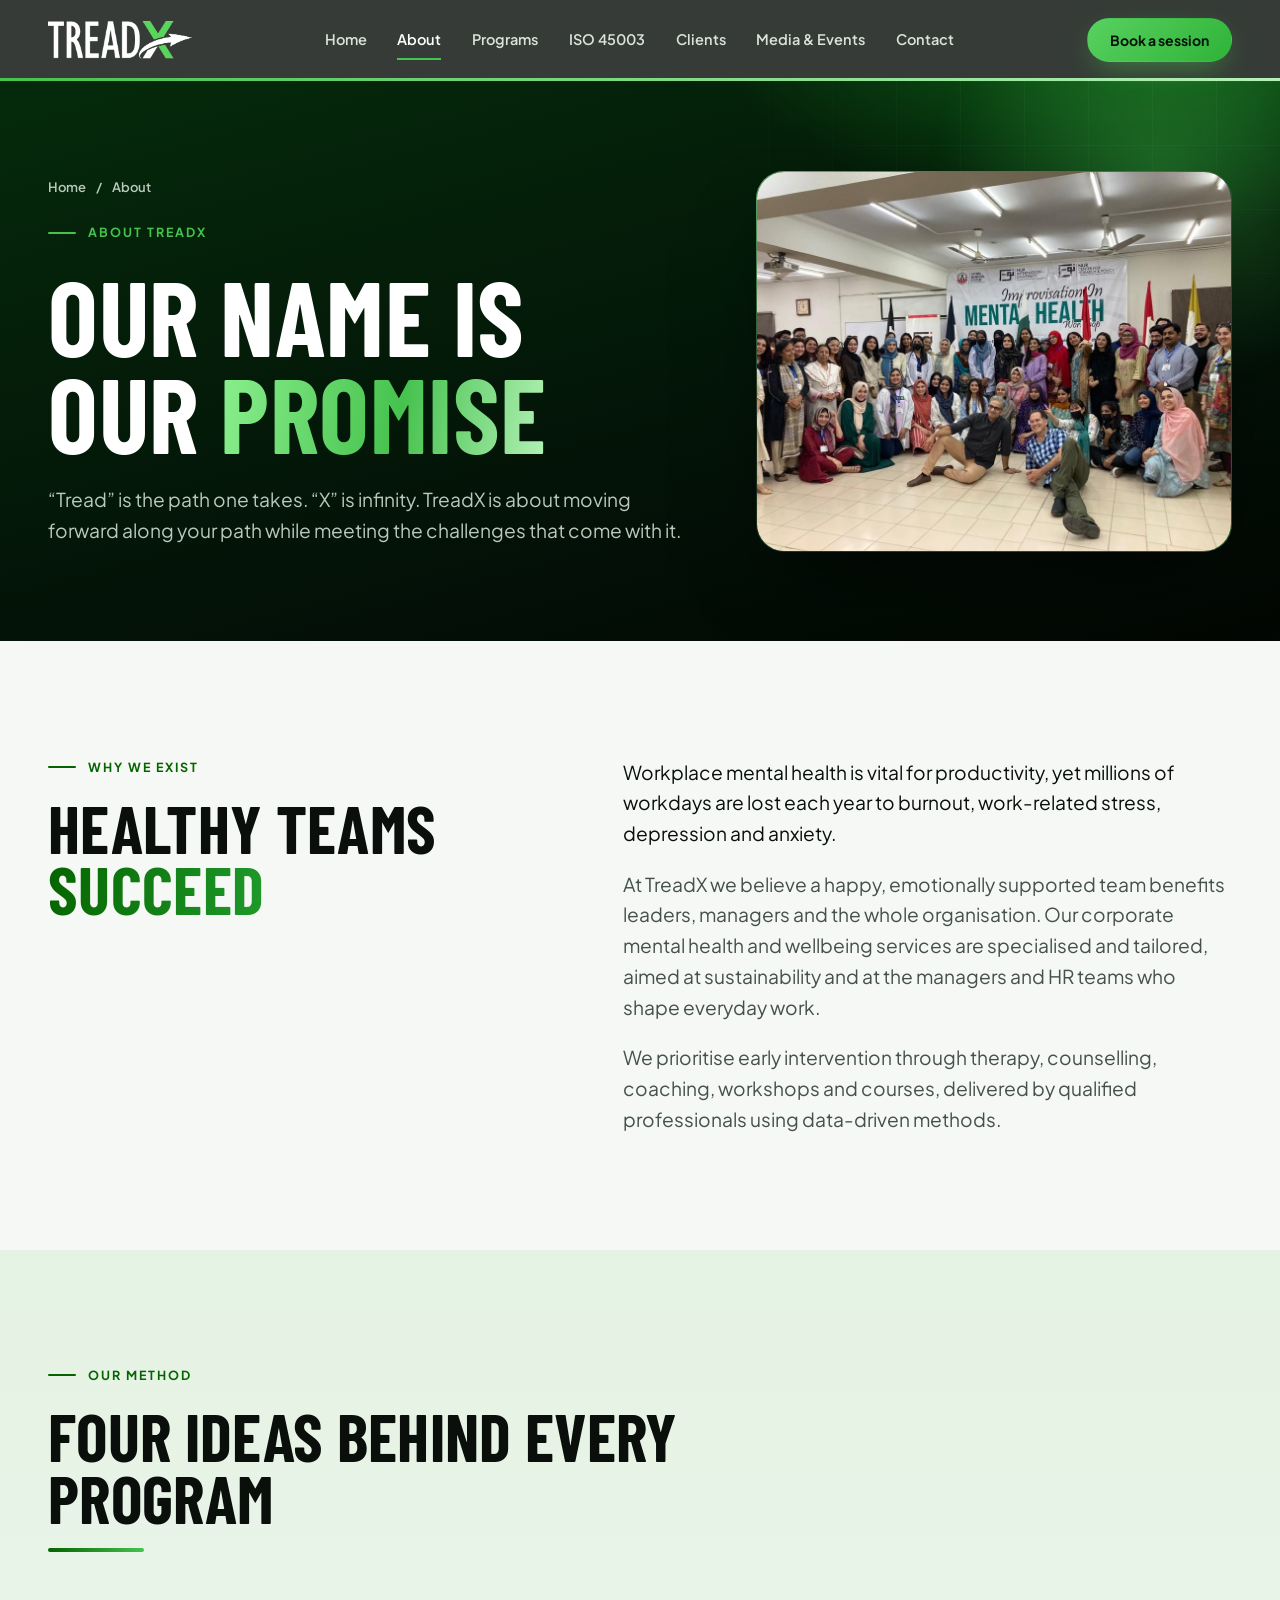
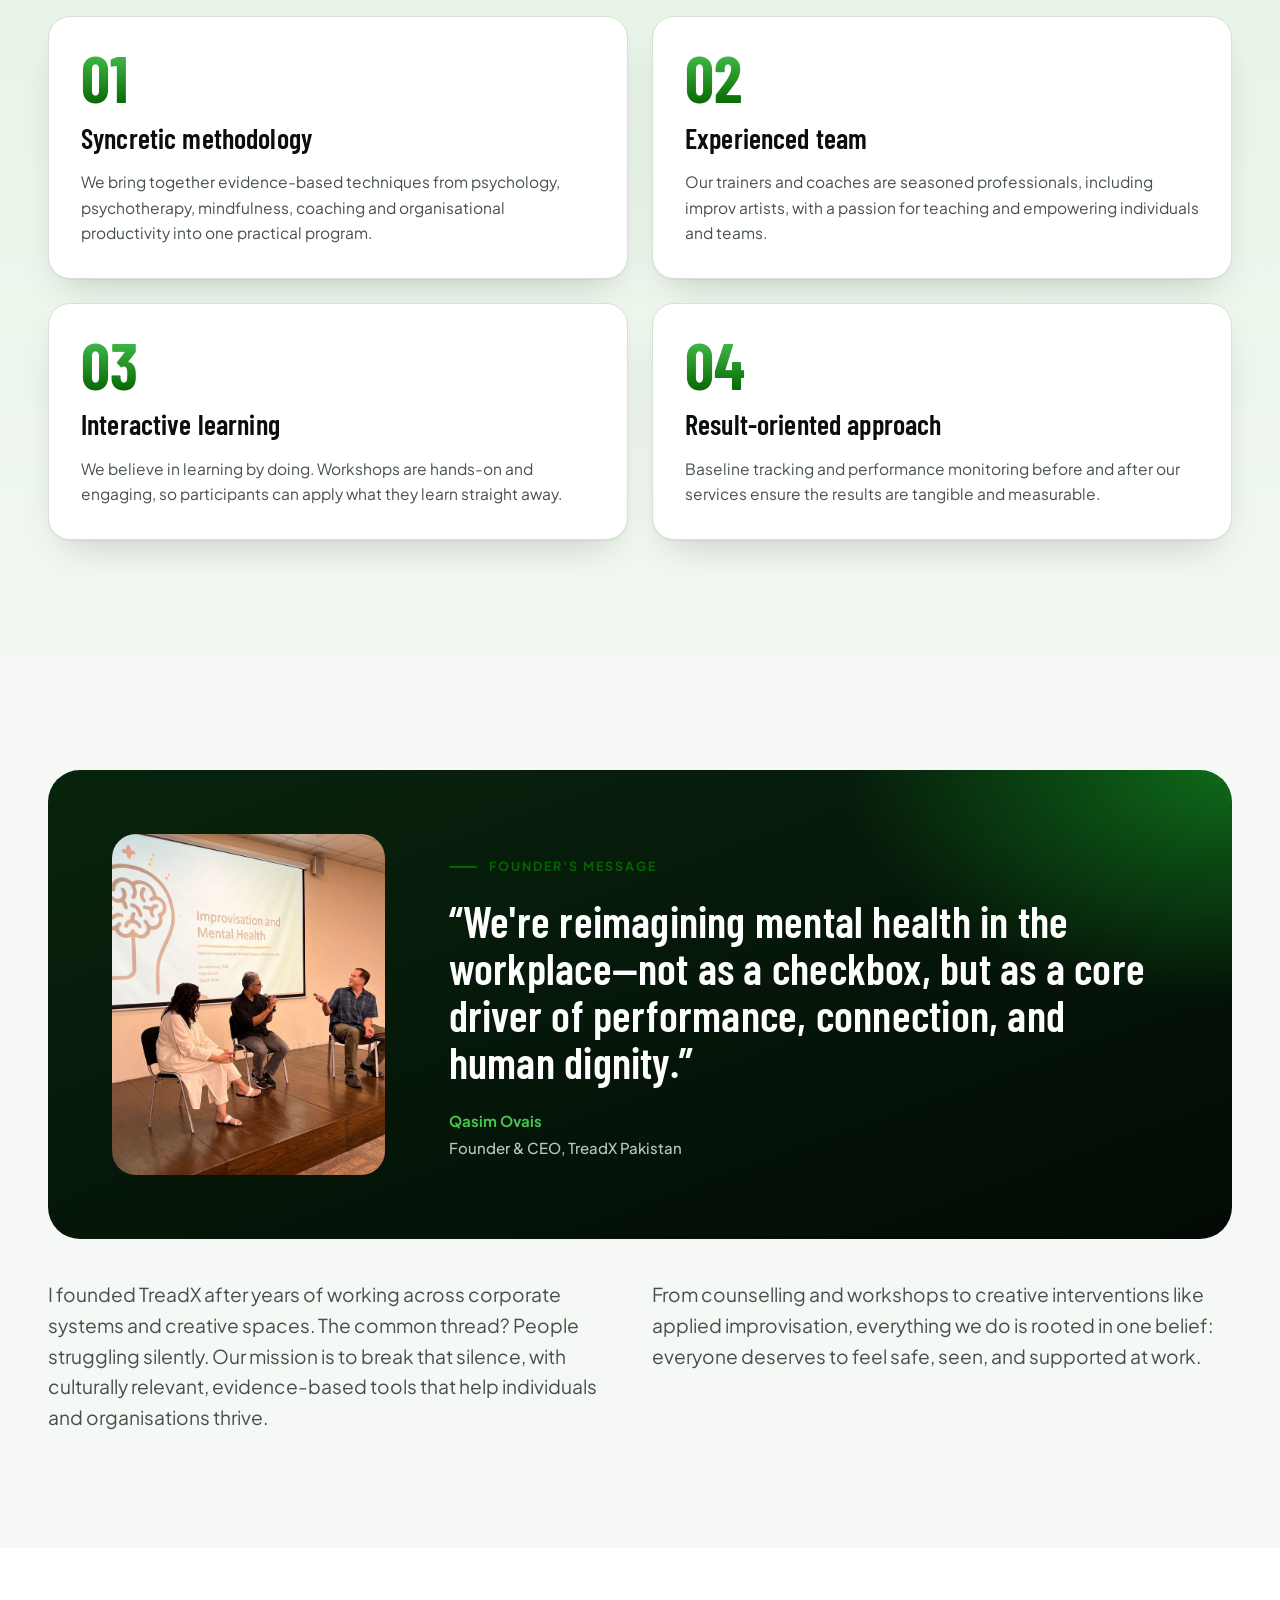
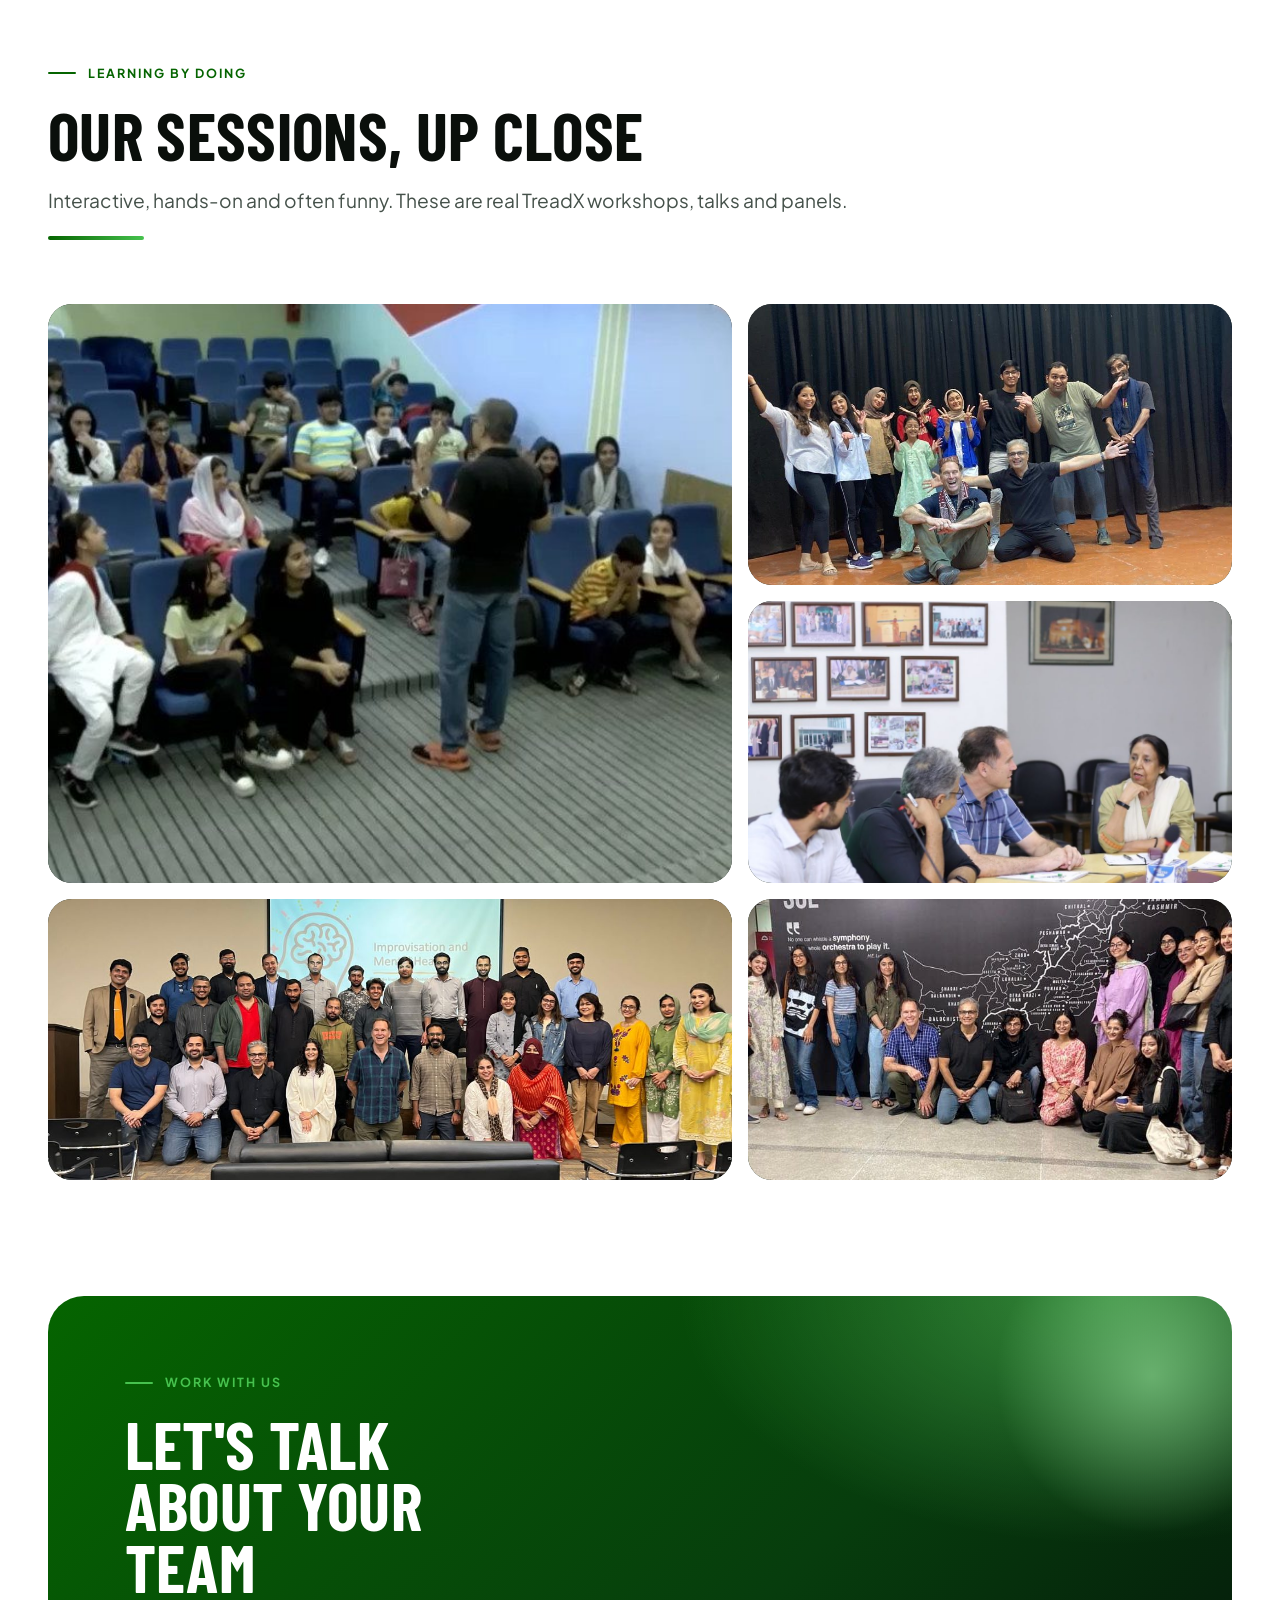
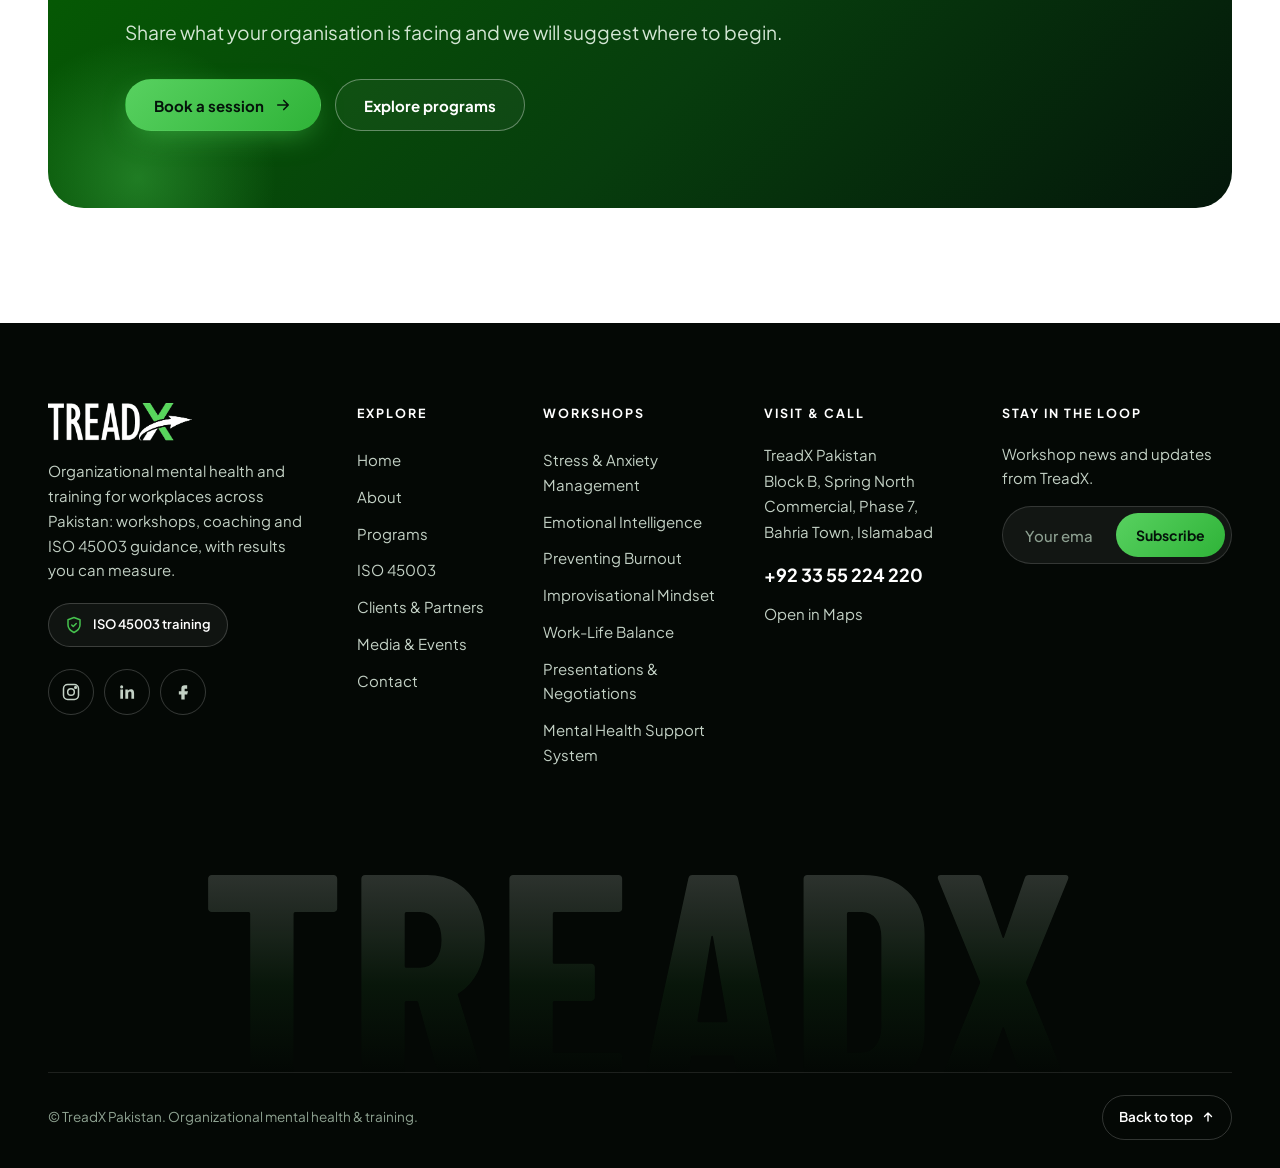
==== commit cbae8c7e: "Add files via upload" ====
--- a/about.html
+++ b/about.html
@@ -5,7 +5,7 @@
 <meta name="viewport" content="width=device-width,initial-scale=1">
 <title>TreadX About | TreadX</title>
 <meta name="description" content="TreadX: organizational mental health and training for workplaces in Pakistan.">
-<link rel="icon" href="/assets/brand/treadx-logo.png">
+<link rel="icon" href="/treadx-logo.png">
 <link rel="preconnect" href="https://fonts.googleapis.com"><link rel="preconnect" href="https://fonts.gstatic.com" crossorigin><link href="https://fonts.googleapis.com/css2?family=Barlow+Condensed:wght@500;600;700&family=Plus+Jakarta+Sans:wght@400;500;600;700&display=swap" rel="stylesheet">
 <link rel="stylesheet" href="/site.css">
 <style>body{margin:0;font-family:'Plus Jakarta Sans',system-ui,sans-serif}</style>
@@ -15,7 +15,7 @@
 
 
 <header class="hdr"><div class="wrap hdr-in">
-<a class="logo" href="/" aria-label="TreadX home"><img src="assets/brand/treadx-logo-light.png" alt="TreadX"></a>
+<a class="logo" href="/" aria-label="TreadX home"><img src="/treadx-logo-light.png" alt="TreadX"></a>
 <nav class="nav" aria-label="Main">
 <a href="/">Home</a>
 <a href="/about" aria-current="page">About</a>
@@ -47,7 +47,7 @@
 <h1 class="hero-in d1">Our name is our <span class="grad">promise</span></h1>
 <p class="lead hero-in d2">&ldquo;Tread&rdquo; is the path one takes. &ldquo;X&rdquo; is infinity. TreadX is about moving forward along your path while meeting the challenges that come with it.</p>
 </div>
-<div class="frame hero-in d2"><div class="pic"><img class="photo" src="assets/photos/banner-group.jpg" alt="Participants and facilitators at an Improvisation in Mental Health workshop" style="object-position: 50% 55%;"></div></div>
+<div class="frame hero-in d2"><div class="pic"><img class="photo" src="/banner-group.jpg" alt="Participants and facilitators at an Improvisation in Mental Health workshop" style="object-position: 50% 55%;"></div></div>
 </div>
 </section>
 
@@ -80,7 +80,7 @@
 <section class="sec">
 <div class="wrap">
 <div class="quote-box rv">
-<div class="pic"><img class="photo" src="assets/photos/panel-stage.jpg" alt="A TreadX panel session on improvisation and mental health" style="object-position: 52% 50%;"></div>
+<div class="pic"><img class="photo" src="/panel-stage.jpg" alt="A TreadX panel session on improvisation and mental health" style="object-position: 52% 50%;"></div>
 <div>
 <span class="eyebrow" style="margin-bottom: 20px;">Founder's message</span>
 <blockquote>&ldquo;We're reimagining mental health in the workplace&mdash;not as a checkbox, but as a core driver of performance, connection, and human dignity.&rdquo;</blockquote>
@@ -98,11 +98,11 @@
 <div class="wrap">
 <div class="sec-head rv"><span class="eyebrow">Learning by doing</span><h2>Our sessions, up close</h2><p class="lead">Interactive, hands-on and often funny. These are real TreadX workshops, talks and panels.</p></div>
 <div class="mosaic rv">
-<div class="pic m-a"><img class="photo" src="assets/photos/students-session.jpg" alt="Students in a TreadX workshop" style="object-position: 50% 40%;"></div>
-<div class="pic m-b"><img class="photo" src="assets/photos/stage-group.jpg" alt="Participants on stage after a session" style="object-position: 50% 35%;"></div>
-<div class="pic m-c"><img class="photo" src="assets/photos/meeting-room.jpg" alt="A TreadX partner meeting" style="object-position: 50% 35%;"></div>
-<div class="pic m-d"><img class="photo" src="assets/photos/slide-group.jpg" alt="A full room after an Improvisation and Mental Health session" style="object-position: 50% 55%;"></div>
-<div class="pic m-e"><img class="photo" src="assets/photos/soe-group.jpg" alt="A group photo after a workshop" style="object-position: 50% 40%;"></div>
+<div class="pic m-a"><img class="photo" src="/students-session.jpg" alt="Students in a TreadX workshop" style="object-position: 50% 40%;"></div>
+<div class="pic m-b"><img class="photo" src="/stage-group.jpg" alt="Participants on stage after a session" style="object-position: 50% 35%;"></div>
+<div class="pic m-c"><img class="photo" src="/meeting-room.jpg" alt="A TreadX partner meeting" style="object-position: 50% 35%;"></div>
+<div class="pic m-d"><img class="photo" src="/slide-group.jpg" alt="A full room after an Improvisation and Mental Health session" style="object-position: 50% 55%;"></div>
+<div class="pic m-e"><img class="photo" src="/soe-group.jpg" alt="A group photo after a workshop" style="object-position: 50% 40%;"></div>
 </div>
 </div>
 </section>
@@ -124,7 +124,7 @@
 
 <footer class="ftr">
 <div class="wrap ftr-main"><div class="ftr-grid">
-<div class="brand"><img src="assets/brand/treadx-logo-light.png" alt="TreadX" style="height: 38px; width: auto; display: block;">
+<div class="brand"><img src="/treadx-logo-light.png" alt="TreadX" style="height: 38px; width: auto; display: block;">
 <p>Organizational mental health and training for workplaces across Pakistan: workshops, coaching and ISO 45003 guidance, with results you can measure.</p>
 <a class="iso" href="/iso-45003"><svg viewBox="0 0 24 24" fill="none" stroke="currentColor" stroke-width="2" stroke-linecap="round" stroke-linejoin="round" aria-hidden="true"><path d="M12 22s8-4 8-10V5l-8-3-8 3v7c0 6 8 10 8 10z"/><path d="M9 12l2 2 4-4"/></svg>ISO 45003 training</a>
 <div class="social">
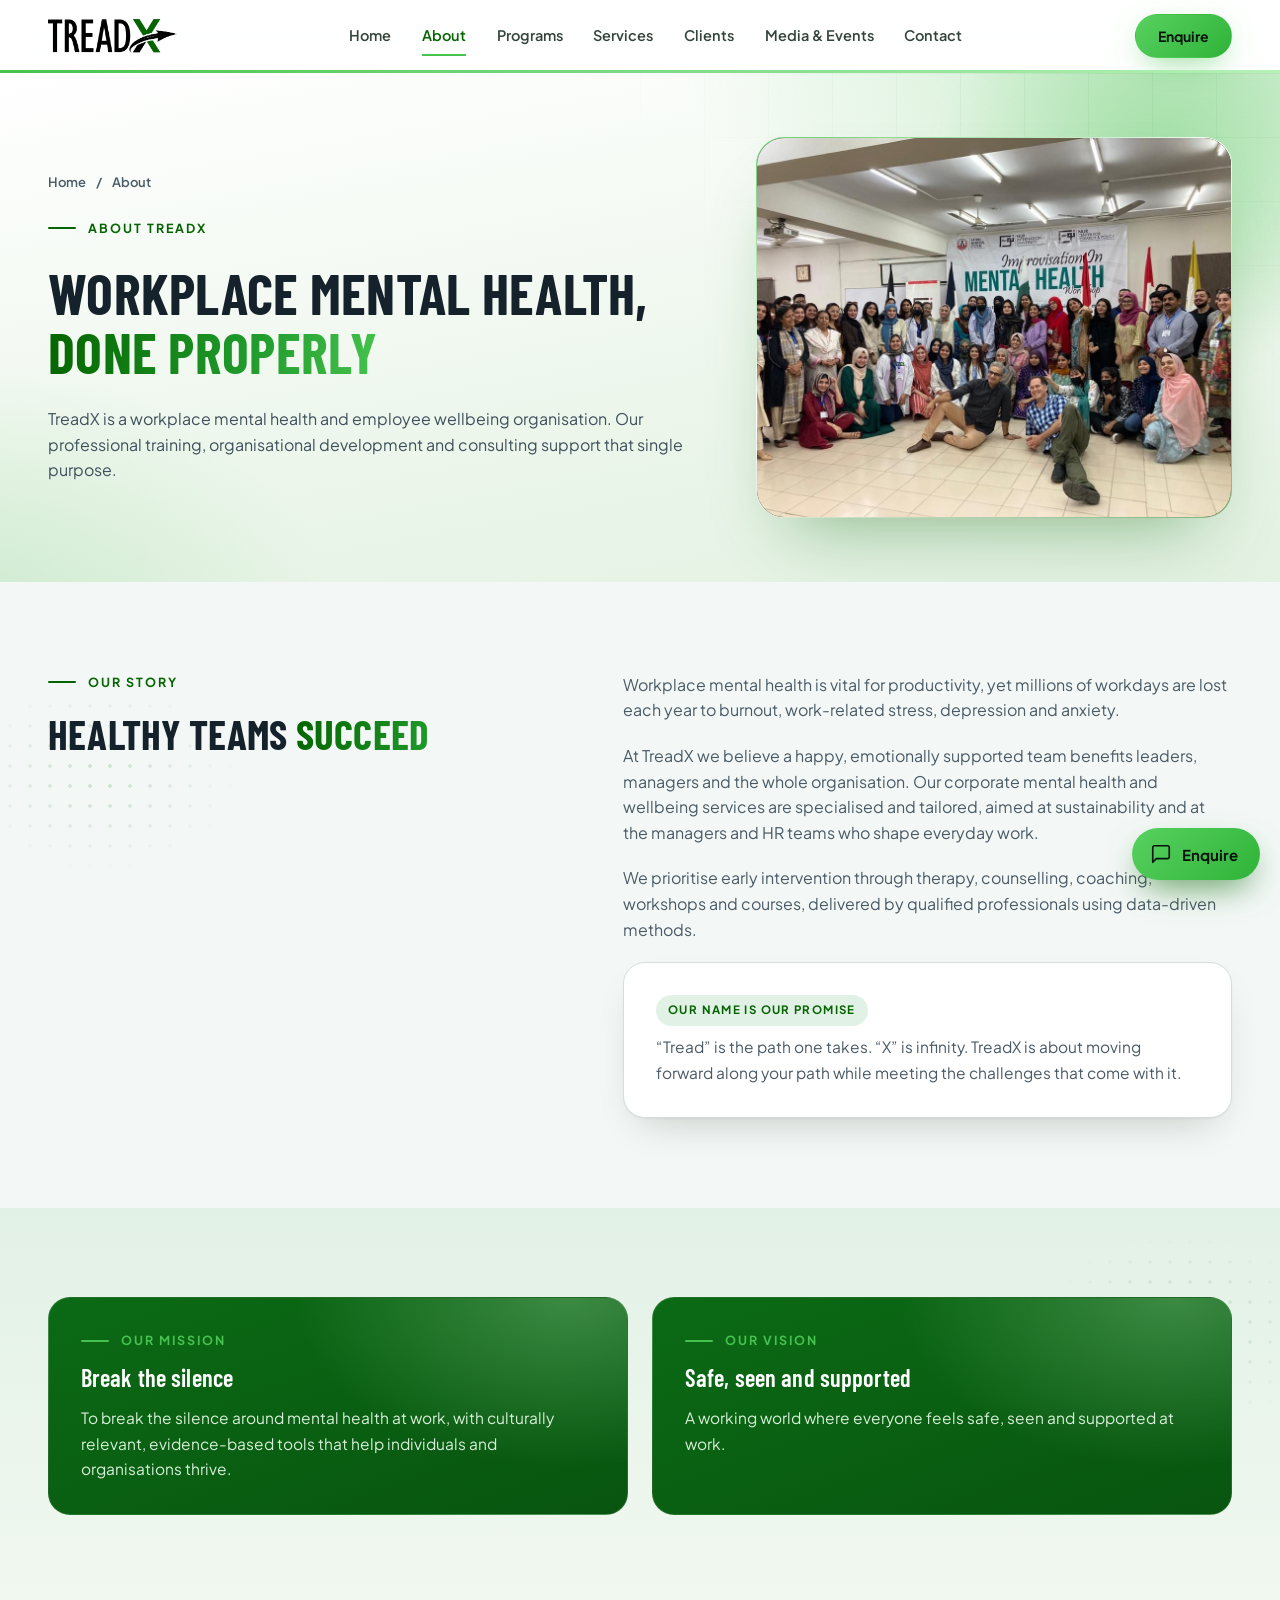
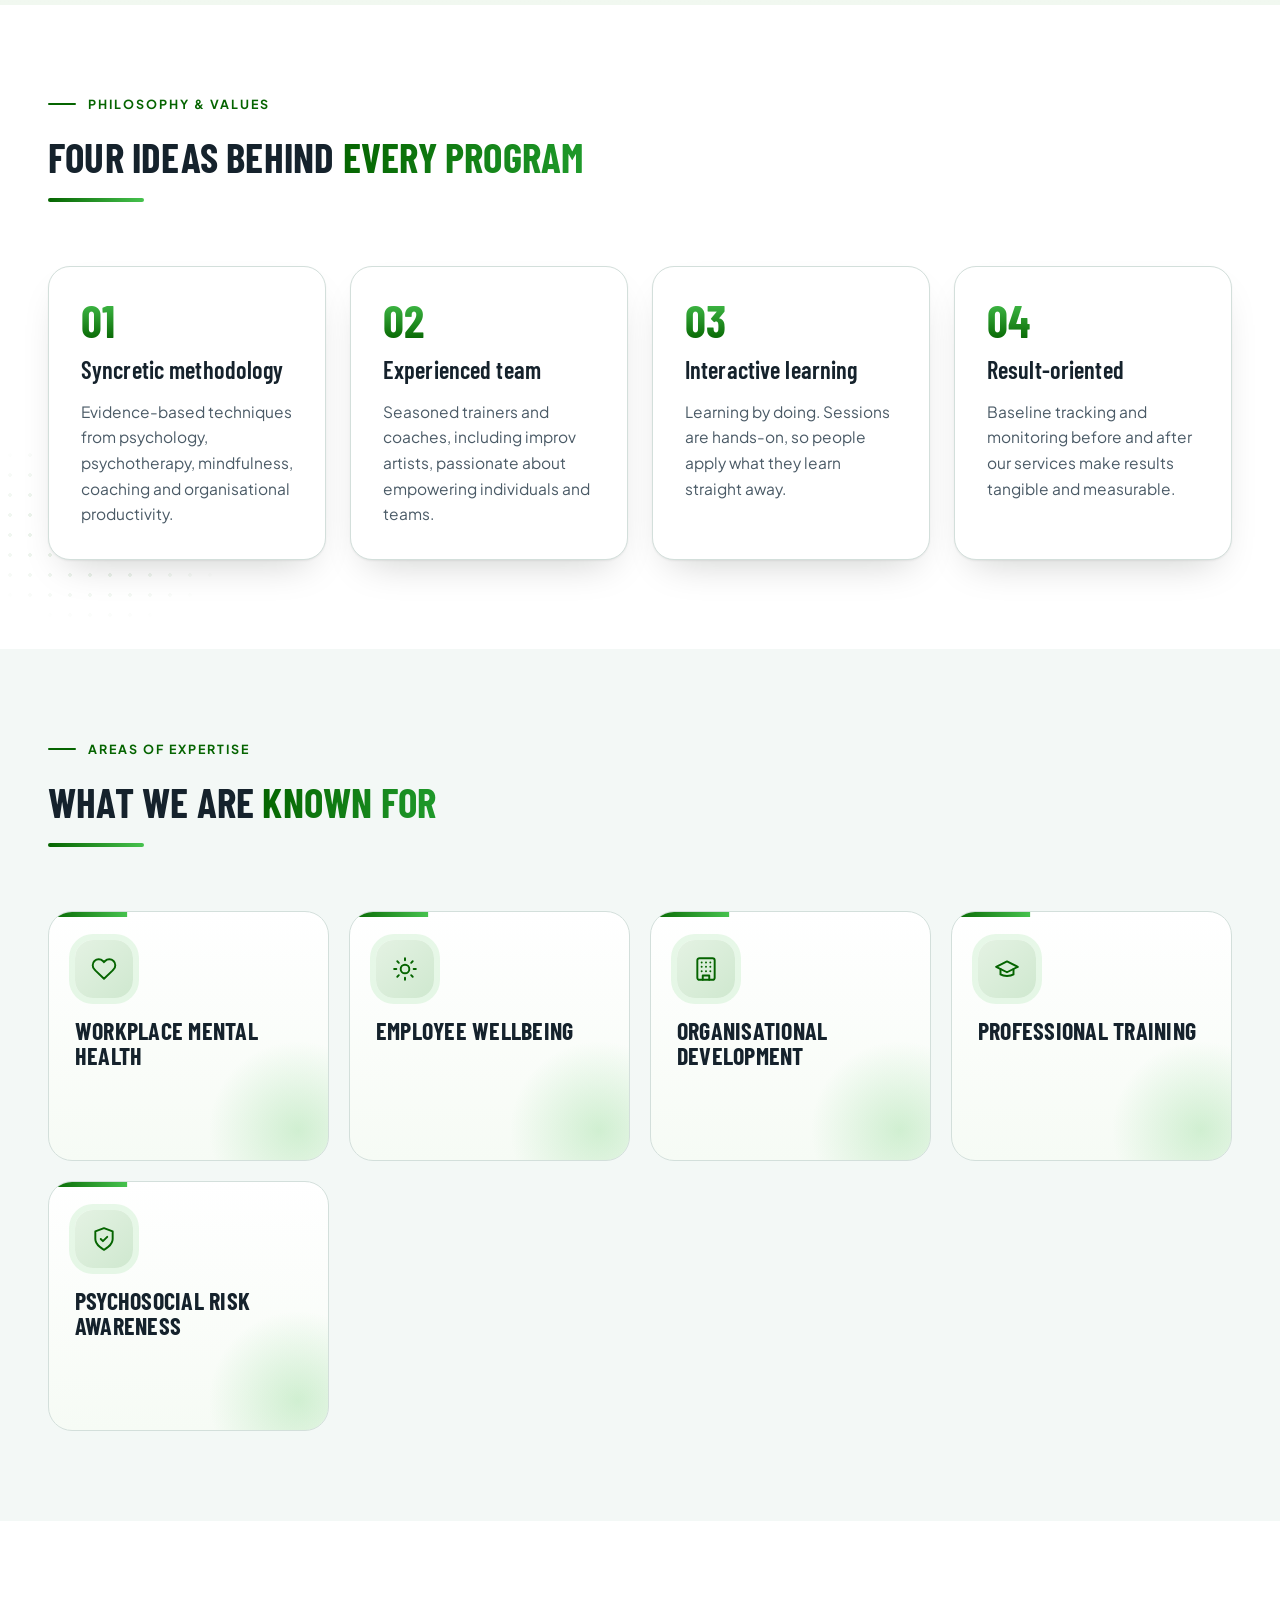
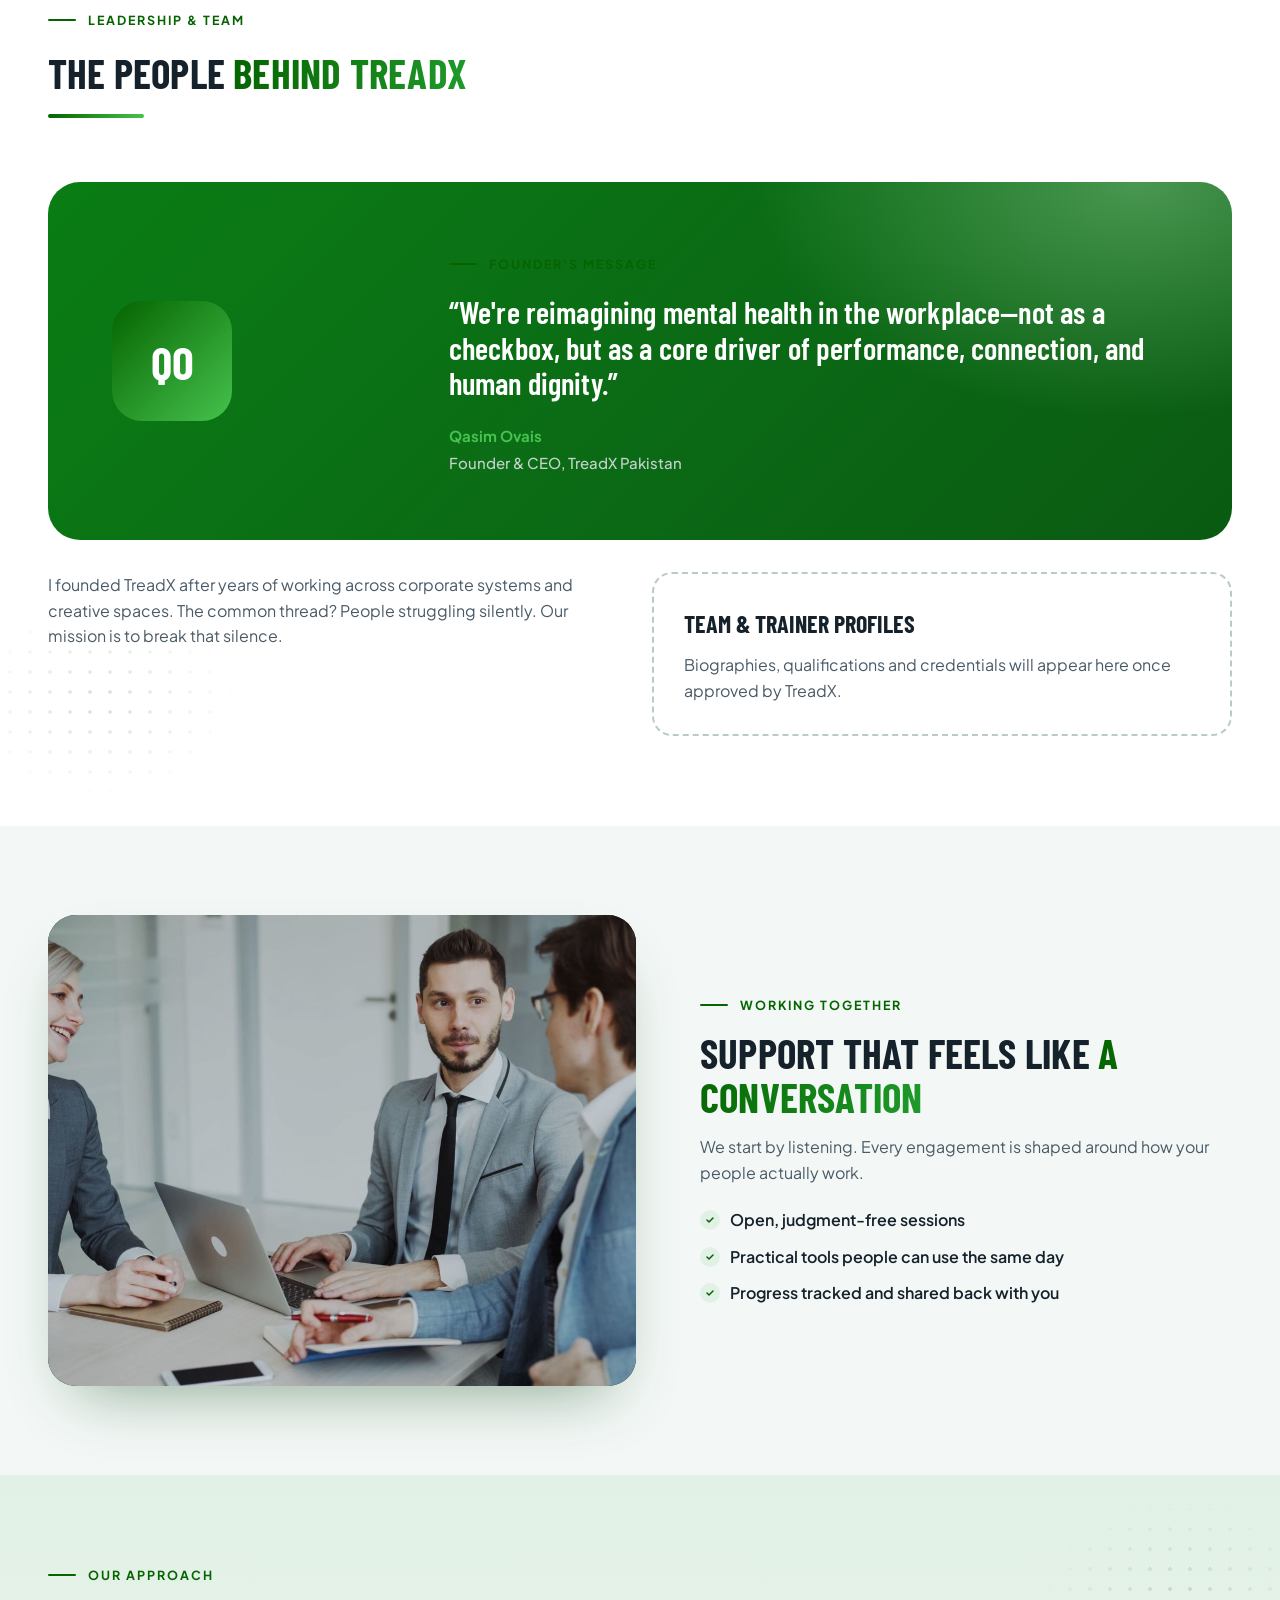
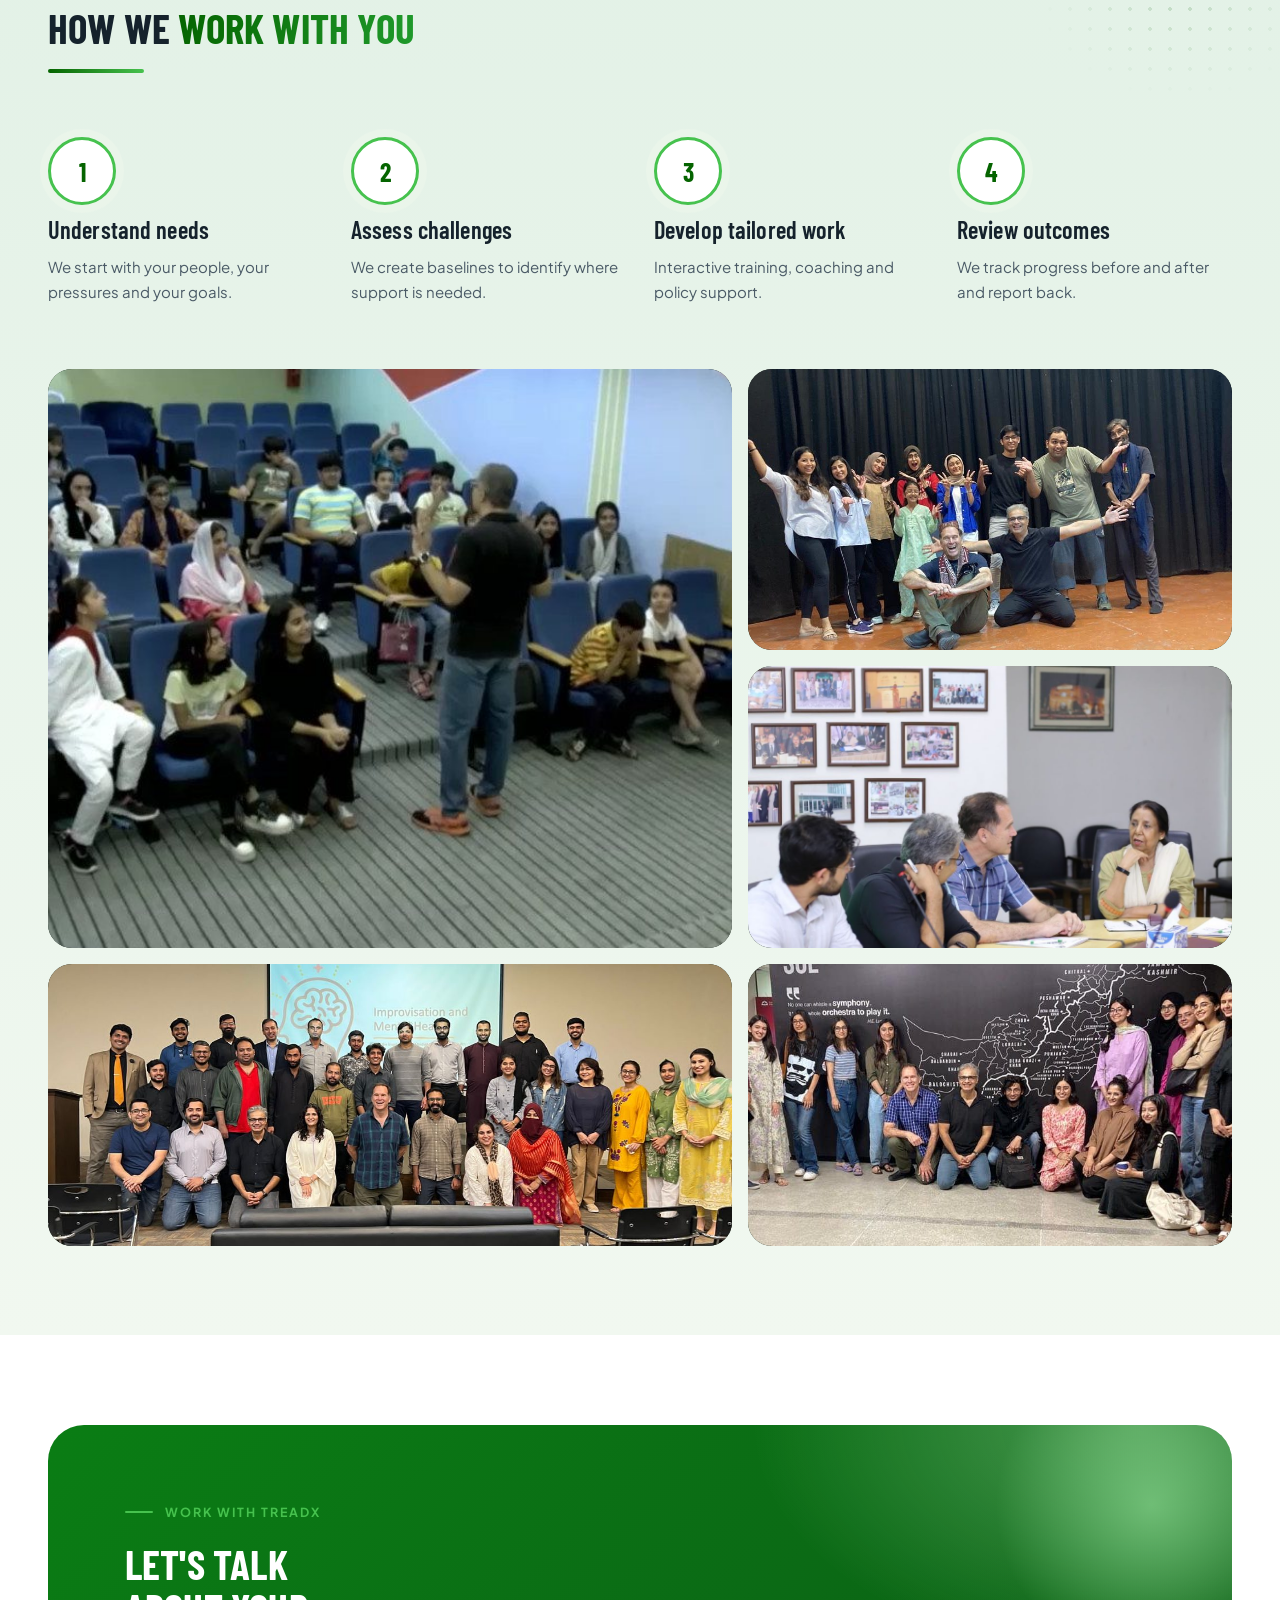
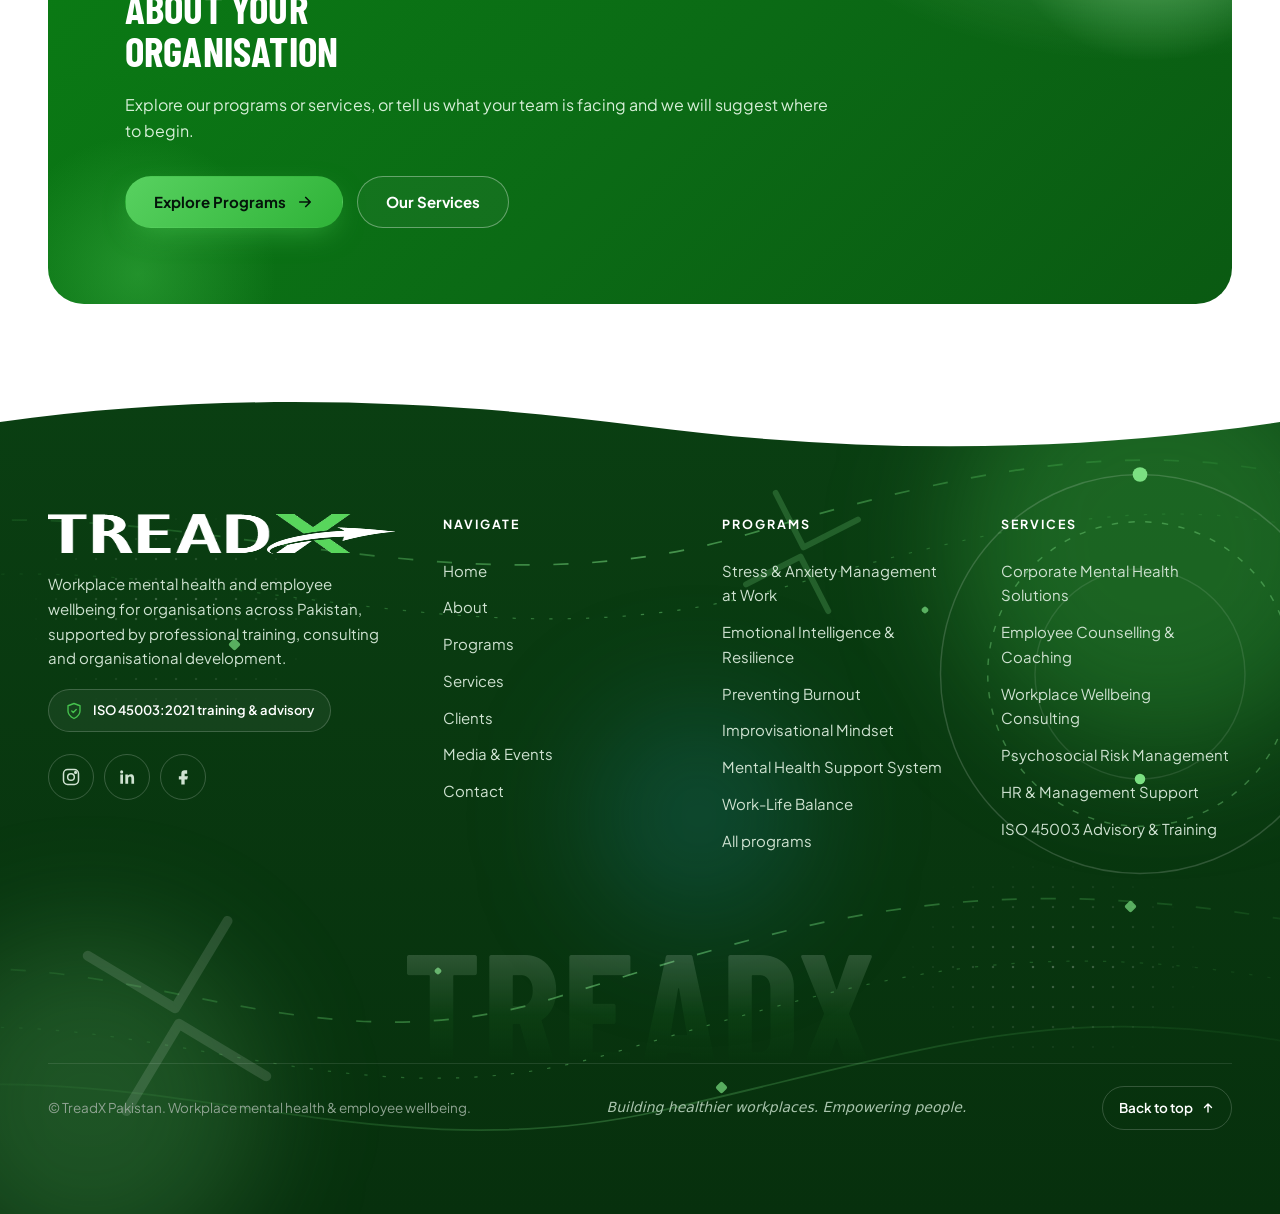
==== commit fb654b8d: "Add files via upload" ====
--- a/about.html
+++ b/about.html
@@ -15,25 +15,26 @@
 
 
 <header class="hdr"><div class="wrap hdr-in">
-<a class="logo" href="/" aria-label="TreadX home"><img src="/treadx-logo-light.png" alt="TreadX"></a>
+<a class="logo" href="/" aria-label="TreadX home"><img src="/treadx-logo.png" alt="TreadX"></a>
 <nav class="nav" aria-label="Main">
 <a href="/">Home</a>
 <a href="/about" aria-current="page">About</a>
 <a href="/programs">Programs</a>
-<a href="/iso-45003">ISO 45003</a>
+<a href="/services">Services</a>
 <a href="/clients">Clients</a>
 <a href="/media">Media &amp; Events</a>
 <a href="/contact">Contact</a>
 </nav>
-<a class="btn btn-primary btn-sm hdr-cta" href="/contact">Book a session</a>
+<a class="btn btn-primary btn-sm hdr-cta" href="/contact">Enquire</a>
 <details class="nav-m"><summary>Menu</summary><div class="panel">
 <a href="/">Home</a>
 <a href="/about" aria-current="page">About</a>
 <a href="/programs">Programs</a>
-<a href="/iso-45003">ISO 45003</a>
+<a href="/services">Services</a>
 <a href="/clients">Clients</a>
 <a href="/media">Media &amp; Events</a>
-<a href="/contact">Book a session</a>
+<a href="/contact">Contact</a>
+<a href="/contact">Enquire now</a>
 </div></details>
 </div></header>
 
@@ -41,63 +42,91 @@
 
 <section class="phero">
 <div class="wrap ph-grid">
-<div class="ph-text">
-<div class="crumbs hero-in"><a href="/">Home</a><span>/</span><span>About</span></div>
+<div class="ph-text"><div class="crumbs hero-in"><a href="/">Home</a><span>/</span><span>About</span></div>
 <span class="eyebrow hero-in d1">About TreadX</span>
-<h1 class="hero-in d1">Our name is our <span class="grad">promise</span></h1>
-<p class="lead hero-in d2">&ldquo;Tread&rdquo; is the path one takes. &ldquo;X&rdquo; is infinity. TreadX is about moving forward along your path while meeting the challenges that come with it.</p>
+<h1 class="hero-in d1">Workplace mental health, <span class='grad'>done properly</span></h1>
+<p class="lead hero-in d2">TreadX is a workplace mental health and employee wellbeing organisation. Our professional training, organisational development and consulting support that single purpose.</p>
 </div>
-<div class="frame hero-in d2"><div class="pic"><img class="photo" src="/banner-group.jpg" alt="Participants and facilitators at an Improvisation in Mental Health workshop" style="object-position: 50% 55%;"></div></div>
+<div class="frame hero-in d2"><div class="pic"><img class="photo" src="/banner-group.jpg" alt="Participants and facilitators at an Improvisation in Mental Health workshop" style="object-position: 50% 60%;"></div></div>
 </div>
 </section>
 
 <section class="sec">
 <div class="wrap split">
-<div class="sticky stack rv-x">
-<span class="eyebrow">Why we exist</span>
-<h2>Healthy teams <span class="grad-d">succeed</span></h2>
-</div>
+<div class="sticky stack rv-x"><span class="eyebrow">Our story</span><h2>Healthy teams <span class="grad-d">succeed</span></h2></div>
 <div class="stack rv">
-<p class="lead" style="color: var(--ink);">Workplace mental health is vital for productivity, yet millions of workdays are lost each year to burnout, work-related stress, depression and anxiety.</p>
+<p class="lead">Workplace mental health is vital for productivity, yet millions of workdays are lost each year to burnout, work-related stress, depression and anxiety.</p>
 <p class="lead">At TreadX we believe a happy, emotionally supported team benefits leaders, managers and the whole organisation. Our corporate mental health and wellbeing services are specialised and tailored, aimed at sustainability and at the managers and HR teams who shape everyday work.</p>
 <p class="lead">We prioritise early intervention through therapy, counselling, coaching, workshops and courses, delivered by qualified professionals using data-driven methods.</p>
+<div class="card" style="gap: 8px;"><span class="tag">Our name is our promise</span><p>&ldquo;Tread&rdquo; is the path one takes. &ldquo;X&rdquo; is infinity. TreadX is about moving forward along your path while meeting the challenges that come with it.</p></div>
 </div>
 </div>
 </section>
 
 <section class="sec sec-mint">
 <div class="wrap">
-<div class="sec-head rv"><span class="eyebrow">Our method</span><h2>Four ideas behind every program</h2></div>
 <div class="grid g2">
-<div class="card rv"><span class="num">01</span><h3>Syncretic methodology</h3><p>We bring together evidence-based techniques from psychology, psychotherapy, mindfulness, coaching and organisational productivity into one practical program.</p></div>
-<div class="card rv d1"><span class="num">02</span><h3>Experienced team</h3><p>Our trainers and coaches are seasoned professionals, including improv artists, with a passion for teaching and empowering individuals and teams.</p></div>
-<div class="card rv"><span class="num">03</span><h3>Interactive learning</h3><p>We believe in learning by doing. Workshops are hands-on and engaging, so participants can apply what they learn straight away.</p></div>
-<div class="card rv d1"><span class="num">04</span><h3>Result-oriented approach</h3><p>Baseline tracking and performance monitoring before and after our services ensure the results are tangible and measurable.</p></div>
+<div class="card card-dark rv" style="gap: 14px;"><span class="eyebrow" style="color: var(--leaf);">Our mission</span><h3>Break the silence</h3><p>To break the silence around mental health at work, with culturally relevant, evidence-based tools that help individuals and organisations thrive.</p></div>
+<div class="card card-dark rv d1" style="gap: 14px;"><span class="eyebrow" style="color: var(--leaf);">Our vision</span><h3>Safe, seen and supported</h3><p>A working world where everyone feels safe, seen and supported at work.</p></div>
+</div>
+</div>
+</section>
+
+<section class="sec sec-white">
+<div class="wrap">
+<div class="sec-head rv"><span class="eyebrow">Philosophy &amp; values</span><h2>Four ideas behind <span class='grad-d'>every program</span></h2></div>
+<div class="grid g4">
+<div class="card rv"><span class="num">01</span><h3>Syncretic methodology</h3><p>Evidence-based techniques from psychology, psychotherapy, mindfulness, coaching and organisational productivity.</p></div>
+<div class="card rv d1"><span class="num">02</span><h3>Experienced team</h3><p>Seasoned trainers and coaches, including improv artists, passionate about empowering individuals and teams.</p></div>
+<div class="card rv d2"><span class="num">03</span><h3>Interactive learning</h3><p>Learning by doing. Sessions are hands-on, so people apply what they learn straight away.</p></div>
+<div class="card rv d3"><span class="num">04</span><h3>Result-oriented</h3><p>Baseline tracking and monitoring before and after our services make results tangible and measurable.</p></div>
 </div>
 </div>
 </section>
 
 <section class="sec">
 <div class="wrap">
+<div class="sec-head rv"><span class="eyebrow">Areas of expertise</span><h2>What we are <span class='grad-d'>known for</span></h2></div>
+<div class="cats">
+<div class="cat rv"><div class="ico"><svg viewBox="0 0 24 24" fill="none" stroke="currentColor" stroke-width="1.8" stroke-linecap="round" stroke-linejoin="round" aria-hidden="true"><path d="M20.8 4.6a5.5 5.5 0 0 0-7.8 0L12 5.7l-1-1.1a5.5 5.5 0 0 0-7.8 7.8l1 1.1L12 21l7.8-7.5 1-1.1a5.5 5.5 0 0 0 0-7.8z"/></svg></div><b>Workplace mental health</b></div>
+<div class="cat rv d1"><div class="ico"><svg viewBox="0 0 24 24" fill="none" stroke="currentColor" stroke-width="1.8" stroke-linecap="round" stroke-linejoin="round" aria-hidden="true"><circle cx="12" cy="12" r="4"/><path d="M12 2v2M12 20v2M4.9 4.9l1.4 1.4M17.7 17.7l1.4 1.4M2 12h2M20 12h2M4.9 19.1l1.4-1.4M17.7 6.3l1.4-1.4"/></svg></div><b>Employee wellbeing</b></div>
+<div class="cat rv d2"><div class="ico"><svg viewBox="0 0 24 24" fill="none" stroke="currentColor" stroke-width="1.8" stroke-linecap="round" stroke-linejoin="round" aria-hidden="true"><rect x="4" y="2" width="16" height="20" rx="2"/><path d="M9 22v-4h6v4M8 6h.01M12 6h.01M16 6h.01M8 10h.01M12 10h.01M16 10h.01M8 14h.01M12 14h.01M16 14h.01"/></svg></div><b>Organisational development</b></div>
+<div class="cat rv d3"><div class="ico"><svg viewBox="0 0 24 24" fill="none" stroke="currentColor" stroke-width="1.8" stroke-linecap="round" stroke-linejoin="round" aria-hidden="true"><path d="M22 10L12 5 2 10l10 5z"/><path d="M6 12v5c3 2 9 2 12 0v-5"/></svg></div><b>Professional training</b></div>
+<div class="cat rv d3"><div class="ico"><svg viewBox="0 0 24 24" fill="none" stroke="currentColor" stroke-width="1.8" stroke-linecap="round" stroke-linejoin="round" aria-hidden="true"><path d="M12 22s8-4 8-10V5l-8-3-8 3v7c0 6 8 10 8 10z"/><path d="M9 12l2 2 4-4"/></svg></div><b>Psychosocial risk awareness</b></div>
+</div>
+</div>
+</section>
+
+<section class="sec sec-white">
+<div class="wrap">
+<div class="sec-head rv"><span class="eyebrow">Leadership &amp; team</span><h2>The people <span class='grad-d'>behind TreadX</span></h2></div>
 <div class="quote-box rv">
-<div class="pic"><img class="photo" src="/panel-stage.jpg" alt="A TreadX panel session on improvisation and mental health" style="object-position: 52% 50%;"></div>
+<div class="mono" aria-hidden="true">QO</div>
 <div>
 <span class="eyebrow" style="margin-bottom: 20px;">Founder's message</span>
 <blockquote>&ldquo;We're reimagining mental health in the workplace&mdash;not as a checkbox, but as a core driver of performance, connection, and human dignity.&rdquo;</blockquote>
 <cite>Qasim Ovais<span>Founder &amp; CEO, TreadX Pakistan</span></cite>
 </div>
 </div>
-<div class="grid g2" style="margin-top: 40px;">
-<p class="lead rv">I founded TreadX after years of working across corporate systems and creative spaces. The common thread? People struggling silently. Our mission is to break that silence, with culturally relevant, evidence-based tools that help individuals and organisations thrive.</p>
-<p class="lead rv d1">From counselling and workshops to creative interventions like applied improvisation, everything we do is rooted in one belief: everyone deserves to feel safe, seen, and supported at work.</p>
+<div class="grid g2" style="margin-top: 32px;">
+<p class="lead rv">I founded TreadX after years of working across corporate systems and creative spaces. The common thread? People struggling silently. Our mission is to break that silence.</p>
+<div class="slot rv d1"><b>Team &amp; trainer profiles</b><span>Biographies, qualifications and credentials will appear here once approved by TreadX.</span></div>
 </div>
 </div>
 </section>
 
-<section class="sec sec-white">
+<section class="sec"><div class="wrap"><div class="feat"><div class="pic rv-x"><img class="photo" src="/team-smiling.jpg" alt="A TreadX team discussing a plan with a client" loading="lazy" style="object-position: 50% 40%;"></div><div class="stack rv d1"><span class="eyebrow">Working together</span><h2>Support that feels like <span class='grad-d'>a conversation</span></h2><p class="lead">We start by listening. Every engagement is shaped around how your people actually work.</p><ul class="ticks"><li>Open, judgment-free sessions</li><li>Practical tools people can use the same day</li><li>Progress tracked and shared back with you</li></ul></div></div></div></section>
+
+<section class="sec sec-mint">
 <div class="wrap">
-<div class="sec-head rv"><span class="eyebrow">Learning by doing</span><h2>Our sessions, up close</h2><p class="lead">Interactive, hands-on and often funny. These are real TreadX workshops, talks and panels.</p></div>
-<div class="mosaic rv">
+<div class="sec-head rv"><span class="eyebrow">Our approach</span><h2>How we <span class='grad-d'>work with you</span></h2></div>
+<div class="flow" style="--cols:4">
+<div class="st rv"><div class="dot">1</div><h3>Understand needs</h3><p>We start with your people, your pressures and your goals.</p></div>
+<div class="st rv d1"><div class="dot">2</div><h3>Assess challenges</h3><p>We create baselines to identify where support is needed.</p></div>
+<div class="st rv d2"><div class="dot">3</div><h3>Develop tailored work</h3><p>Interactive training, coaching and policy support.</p></div>
+<div class="st rv d3"><div class="dot">4</div><h3>Review outcomes</h3><p>We track progress before and after and report back.</p></div>
+</div>
+<div class="mosaic rv" style="margin-top: clamp(40px,5vw,64px);">
 <div class="pic m-a"><img class="photo" src="/students-session.jpg" alt="Students in a TreadX workshop" style="object-position: 50% 40%;"></div>
 <div class="pic m-b"><img class="photo" src="/stage-group.jpg" alt="Participants on stage after a session" style="object-position: 50% 35%;"></div>
 <div class="pic m-c"><img class="photo" src="/meeting-room.jpg" alt="A TreadX partner meeting" style="object-position: 50% 35%;"></div>
@@ -107,15 +136,15 @@
 </div>
 </section>
 
-<section class="cta-wrap sec-white" style="padding-top: 0;">
+<section class="cta-wrap sec-white" style="padding-top: clamp(56px,7vw,96px);">
 <div class="wrap">
 <div class="cta rv">
 <div class="stack" style="gap: 20px;">
-<span class="eyebrow">Work with us</span>
-<h2>Let's talk about your team</h2>
-<p class="lead">Share what your organisation is facing and we will suggest where to begin.</p>
+<span class="eyebrow">Work with TreadX</span>
+<h2>Let's talk about your organisation</h2>
+<p class="lead">Explore our programs or services, or tell us what your team is facing and we will suggest where to begin.</p>
 </div>
-<div class="btn-row"><a class="btn btn-primary" href="/contact">Book a session <svg viewBox="0 0 24 24" fill="none" stroke="currentColor" stroke-width="2.2" stroke-linecap="round" stroke-linejoin="round" aria-hidden="true"><path d="M5 12h14M13 6l6 6-6 6"/></svg></a><a class="btn btn-ghost" href="/programs">Explore programs</a></div>
+<div class="btn-row"><a class="btn btn-primary" href="/programs">Explore Programs <svg viewBox="0 0 24 24" fill="none" stroke="currentColor" stroke-width="2.2" stroke-linecap="round" stroke-linejoin="round" aria-hidden="true"><path d="M5 12h14M13 6l6 6-6 6"/></svg></a><a class="btn btn-ghost" href="/services">Our Services</a></div>
 </div>
 </div>
 </section>
@@ -123,24 +152,38 @@
 </main>
 
 <footer class="ftr">
+<div class="ftr-art" aria-hidden="true">
+<svg class="fa-lines" viewBox="0 0 1440 760" preserveAspectRatio="xMidYMid slice"><defs><linearGradient id="fg1" x1="0" x2="1"><stop offset="0" stop-color="#46c24e" stop-opacity="0"/><stop offset=".5" stop-color="#7be082" stop-opacity=".55"/><stop offset="1" stop-color="#46c24e" stop-opacity="0"/></linearGradient></defs>
+<path class="l1" d="M-40 560C200 470 380 640 640 560S1060 420 1480 520"/>
+<path class="l2" d="M-40 610C220 530 420 690 690 612S1110 480 1480 580"/>
+<path class="l3" d="M-40 660C240 590 450 730 740 664S1150 540 1480 640"/>
+<path class="l4" d="M-40 140C240 60 520 220 820 130S1260 40 1480 120"/>
+<path class="l5" d="M-40 190C260 110 540 270 850 180S1280 90 1480 170"/></svg>
+<span class="fa-orb o1"></span><span class="fa-orb o2"></span><span class="fa-orb o3"></span>
+<span class="fa-dots d1"></span><span class="fa-dots d2"></span>
+<svg class="fa-rings" viewBox="0 0 400 400"><circle cx="200" cy="200" r="190"/><circle cx="200" cy="200" r="145" class="r2"/><circle cx="200" cy="200" r="100" class="r3"/><circle cx="200" cy="10" r="7" class="dot"/><circle cx="345" cy="200" r="6" class="dot"/><circle cx="200" cy="300" r="5" class="dot"/></svg>
+<svg class="fa-x x1" viewBox="0 0 100 100"><path d="M14 10L50 46 86 10M14 90L50 54 86 90"/></svg>
+<svg class="fa-x x2" viewBox="0 0 100 100"><path d="M14 10L50 46 86 10M14 90L50 54 86 90"/></svg>
+<i class="fa-sp s1"></i><i class="fa-sp s2"></i><i class="fa-sp s3"></i><i class="fa-sp s4"></i><i class="fa-sp s5"></i>
+</div>
+<svg class="ftr-wave" viewBox="0 0 1440 60" preserveAspectRatio="none" aria-hidden="true"><path d="M0 0H1440V30C1200 64 960 64 720 34S240 -2 0 30Z"/></svg>
 <div class="wrap ftr-main"><div class="ftr-grid">
-<div class="brand"><img src="/treadx-logo-light.png" alt="TreadX" style="height: 38px; width: auto; display: block;">
-<p>Organizational mental health and training for workplaces across Pakistan: workshops, coaching and ISO 45003 guidance, with results you can measure.</p>
-<a class="iso" href="/iso-45003"><svg viewBox="0 0 24 24" fill="none" stroke="currentColor" stroke-width="2" stroke-linecap="round" stroke-linejoin="round" aria-hidden="true"><path d="M12 22s8-4 8-10V5l-8-3-8 3v7c0 6 8 10 8 10z"/><path d="M9 12l2 2 4-4"/></svg>ISO 45003 training</a>
+<div class="brand"><img src="/treadx-logo-light.png" alt="TreadX" style="height: 40px; width: auto; display: block;">
+<p>Workplace mental health and employee wellbeing for organisations across Pakistan, supported by professional training, consulting and organisational development.</p>
+<a class="iso" href="/services"><svg viewBox="0 0 24 24" fill="none" stroke="currentColor" stroke-width="1.8" stroke-linecap="round" stroke-linejoin="round" aria-hidden="true"><path d="M12 22s8-4 8-10V5l-8-3-8 3v7c0 6 8 10 8 10z"/><path d="M9 12l2 2 4-4"/></svg>ISO 45003:2021 training &amp; advisory</a>
 <div class="social">
 <a href="https://www.instagram.com/treadxp/" aria-label="TreadX on Instagram"><svg viewBox="0 0 24 24" fill="none" stroke="currentColor" stroke-width="1.8" stroke-linecap="round" stroke-linejoin="round" aria-hidden="true"><rect x="3" y="3" width="18" height="18" rx="5"/><circle cx="12" cy="12" r="4"/><circle cx="17.5" cy="6.5" r="1" fill="currentColor"/></svg></a>
 <a href="https://www.linkedin.com/company/treadx-pakistan" aria-label="TreadX on LinkedIn"><svg viewBox="0 0 24 24" fill="currentColor" aria-hidden="true"><path d="M4 9h3.2v11H4zM5.6 4a1.85 1.85 0 1 1 0 3.7 1.85 1.85 0 0 1 0-3.7zM10 9h3v1.6c.5-1 1.8-1.9 3.6-1.9 3.3 0 3.9 2.1 3.9 4.9V20h-3.2v-5.7c0-1.4 0-2.9-1.8-2.9s-2.1 1.4-2.1 2.8V20H10z"/></svg></a>
 <a href="https://www.facebook.com/" aria-label="TreadX on Facebook"><svg viewBox="0 0 24 24" fill="currentColor" aria-hidden="true"><path d="M14 8h3V4h-3a4 4 0 0 0-4 4v3H7v4h3v6h4v-6h3l1-4h-4V8.5c0-.3.2-.5.5-.5z"/></svg></a>
 </div></div>
-<div><h4>Explore</h4><a href="/">Home</a><a href="/about">About</a><a href="/programs">Programs</a><a href="/iso-45003">ISO 45003</a><a href="/clients">Clients &amp; Partners</a><a href="/media">Media &amp; Events</a><a href="/contact">Contact</a></div>
-<div><h4>Workshops</h4><a href="/programs">Stress &amp; Anxiety Management</a><a href="/programs">Emotional Intelligence</a><a href="/programs">Preventing Burnout</a><a href="/programs">Improvisational Mindset</a><a href="/programs">Work-Life Balance</a><a href="/programs">Presentations &amp; Negotiations</a><a href="/programs">Mental Health Support System</a></div>
-<div><h4>Visit &amp; call</h4><p class="addr">TreadX Pakistan<br>Block B, Spring North Commercial, Phase 7, Bahria Town, Islamabad</p><a class="tel" href="tel:+923355224220">+92 33 55 224 220</a><a href="https://www.google.com/maps/search/?api=1&amp;query=Spring+North+Commercial+Bahria+Town+Phase+7+Islamabad">Open in Maps</a></div>
-<div><h4>Stay in the loop</h4><p style="font-size: 15px; line-height: 1.6;">Workshop news and updates from TreadX.</p>
-<form class="news" action="#" onsubmit="return false;"><label for="nl-email" style="position: absolute; left: -9999px;">Email address</label><input type="email" id="nl-email" name="email" placeholder="Your email" autocomplete="email"><button type="submit">Subscribe</button></form></div>
+<div><h4>Navigate</h4><a href="/">Home</a><a href="/about">About</a><a href="/programs">Programs</a><a href="/services">Services</a><a href="/clients">Clients</a><a href="/media">Media &amp; Events</a><a href="/contact">Contact</a></div>
+<div><h4>Programs</h4><a href="/programs#stress">Stress &amp; Anxiety Management at Work</a><a href="/programs#ei">Emotional Intelligence &amp; Resilience</a><a href="/programs#burn">Preventing Burnout</a><a href="/programs#imp">Improvisational Mindset</a><a href="/programs#mhss">Mental Health Support System</a><a href="/programs#wlb">Work-Life Balance</a><a href="/programs">All programs</a></div>
+<div><h4>Services</h4><a href="/services">Corporate Mental Health Solutions</a><a href="/services">Employee Counselling &amp; Coaching</a><a href="/services">Workplace Wellbeing Consulting</a><a href="/services">Psychosocial Risk Management</a><a href="/services">HR &amp; Management Support</a><a href="/services">ISO 45003 Advisory &amp; Training</a></div>
 </div></div>
 <div class="ftr-mark" aria-hidden="true">TreadX</div>
-<div class="wrap"><div class="ftr-bottom"><span>&copy; TreadX Pakistan. Organizational mental health &amp; training.</span><a class="totop" href="#">Back to top <svg width="14" height="14" viewBox="0 0 24 24" fill="none" stroke="currentColor" stroke-width="2.4" stroke-linecap="round" stroke-linejoin="round" aria-hidden="true"><path d="M12 19V5M6 11l6-6 6 6"/></svg></a></div></div>
+<div class="wrap"><div class="ftr-bottom"><span>&copy; TreadX Pakistan. Workplace mental health &amp; employee wellbeing.</span><span class="ftr-tag">Building healthier workplaces. Empowering people.</span><a class="totop" href="#">Back to top <svg width="14" height="14" viewBox="0 0 24 24" fill="none" stroke="currentColor" stroke-width="2.4" stroke-linecap="round" stroke-linejoin="round" aria-hidden="true"><path d="M12 19V5M6 11l6-6 6 6"/></svg></a></div></div>
 </footer>
+<a class="fab" href="/contact" aria-label="Enquire with TreadX"><svg viewBox="0 0 24 24" fill="none" stroke="currentColor" stroke-width="1.8" stroke-linecap="round" stroke-linejoin="round" aria-hidden="true"><path d="M21 15a2 2 0 0 1-2 2H7l-4 4V5a2 2 0 0 1 2-2h14a2 2 0 0 1 2 2z"/></svg><span>Enquire</span></a>
 
 
 </body>
--- a/site.css
+++ b/site.css
@@ -447,3 +447,392 @@
   @keyframes zoom{from{transform:scale(1.12)}to{transform:scale(1)}}
 }}
 @media (prefers-reduced-motion:reduce){*{animation:none!important;transition:none!important}html{scroll-behavior:auto}}
+
+/* ===== v3: light, calm theme + comfortable type scale + bigger partner logos ===== */
+/* type scale */
+h1,h2{line-height:1.06}
+h1{font-size:clamp(34px,4.4vw,60px)}
+h2{font-size:clamp(28px,3.2vw,44px)}
+h3{font-size:clamp(21px,1.9vw,26px)}
+.lead{font-size:clamp(16px,1.25vw,18px)}
+.sec{padding:clamp(56px,7vw,96px) 0}
+.cta-wrap{padding:0 0 clamp(56px,7vw,96px)}
+.num{font-size:clamp(40px,3.6vw,52px)}
+.stat .big{font-size:clamp(40px,4vw,58px)}
+.quote-box blockquote{font-size:clamp(22px,2.4vw,32px);line-height:1.15}
+.ftr-mark{font-size:clamp(64px,13vw,200px)}
+.hero{padding:clamp(48px,6vw,88px) 0 clamp(80px,9vw,128px)}
+.phero{padding:clamp(40px,5vw,72px) 0 clamp(40px,5vw,72px)}
+.hdr-in{height:72px}
+
+/* light header */
+.hdr{background:rgba(255,255,255,.9);border-bottom:1px solid var(--line)}
+.hdr .logo img{height:34px}
+.nav a{color:#34443a}
+.nav a:hover,.nav a[aria-current]{color:var(--brand)}
+.nav-m summary{color:var(--ink);border-color:var(--line);background:#fff}
+.nav-m .panel{background:#fff;border-color:var(--line);box-shadow:0 30px 60px -24px rgba(10,15,11,.25)}
+.nav-m .panel a{color:var(--ink)}
+.nav-m .panel a:hover,.nav-m .panel a[aria-current]{background:var(--mint);color:var(--brand)}
+
+/* light heroes: soft mint + brand green glow */
+.hero,.phero{color:var(--ink);background:
+ radial-gradient(820px 520px at 92% -12%,rgba(70,194,78,.26) 0%,transparent 62%),
+ radial-gradient(620px 420px at -4% 108%,rgba(140,210,146,.32) 0%,transparent 62%),
+ linear-gradient(170deg,#ffffff 0%,#eef7ed 55%,#e2f1e1 100%)}
+.hero::before,.phero::before{background-image:linear-gradient(rgba(5,100,0,.06) 1px,transparent 1px),linear-gradient(90deg,rgba(5,100,0,.06) 1px,transparent 1px)}
+.hero .lead,.phero .lead,.hero-meta{color:var(--muted)}
+.hero .eyebrow,.phero .eyebrow{color:var(--brand)}
+.hero .grad,.phero .grad{background:linear-gradient(100deg,#056400 0%,#1f9a2b 60%,#46c24e 100%);-webkit-background-clip:text;background-clip:text;color:transparent}
+.hero .btn-ghost,.phero .btn-ghost{color:var(--ink);border-color:rgba(10,15,11,.22);background:#fff}
+.hero .btn-ghost:hover,.phero .btn-ghost:hover{background:var(--mint);border-color:#a8cfa9}
+.crumbs{color:var(--muted)}
+.crumbs a:hover{color:var(--brand)}
+.orb.o1{background:rgba(70,194,78,.3)}
+.orb.o2{background:rgba(150,215,155,.5)}
+.swoosh path{stroke:#2fb338;opacity:.55}
+.frame{background:linear-gradient(150deg,rgba(70,194,78,.8),rgba(255,255,255,.95) 42%,rgba(5,100,0,.45));box-shadow:0 36px 70px -34px rgba(5,100,0,.45)}
+.hero-inset{border-color:#fff;box-shadow:0 26px 50px -22px rgba(5,100,0,.45)}
+.chip-f{background:rgba(255,255,255,.92);color:var(--ink);border-color:var(--line);box-shadow:0 18px 40px -20px rgba(5,100,0,.35)}
+.chip-f b{color:var(--brand)}
+.spark{opacity:.8}
+
+/* calmer feature blocks: bright brand green instead of near-black */
+.cta,.quote-box{background:radial-gradient(620px 380px at 92% 0%,rgba(190,245,193,.35),transparent 62%),linear-gradient(135deg,#0a7d14 0%,#0b6a15 55%,#0a5a12 100%)}
+.cta .lead,.quote-box .lead{color:#d7efd8}
+.card-dark,.locate{background:radial-gradient(420px 260px at 90% 0%,rgba(190,245,193,.28),transparent 65%),linear-gradient(160deg,#0b6a15,#08550f)}
+.card-dark p{color:#d7efd8}
+.ftr{background:linear-gradient(180deg,#0a3f12 0%,#07300d 100%);color:#cfe2d1}
+.ftr .ftr-mark{opacity:.9}
+
+/* partner logos: larger, cleaner tiles */
+.logos{grid-template-columns:repeat(auto-fill,minmax(220px,1fr));gap:20px}
+.logo-tile{min-height:200px;padding:26px 18px 18px;border-radius:20px;gap:16px}
+.logo-tile .lg{height:118px}
+.logo-tile img{max-height:118px;max-width:88%;mix-blend-mode:normal}
+.logo-tile span{font-size:14px;font-weight:700;color:var(--ink)}
+.marq-track img{height:72px;max-width:190px;mix-blend-mode:normal;filter:none;opacity:.92}
+.marq-track{gap:64px}
+@media (max-width:640px){.logos{grid-template-columns:repeat(2,minmax(0,1fr));gap:12px}.logo-tile{min-height:160px;padding:18px 10px 12px}.logo-tile .lg{height:84px}.logo-tile img{max-height:84px}.logo-tile span{font-size:12.5px}.marq-track img{height:56px}}
+@media (max-width:640px){.hero-copy{gap:20px}.btn{min-height:48px;padding:0 22px}}
+@media (max-width:1000px){.btn.hdr-cta{display:none}}
+@media (max-width:640px){.spark{display:none}}
+
+/* ===== v4: client-proposal structure, slate + green branding, number chart ===== */
+:root{--ink:#15222c;--navy:#15222c;--muted:#4a5a66;--mutedd:#c3d3cc;--line:#d3dfdb;--paper:#f3f8f6;--mint:#e2f1e6;--gold:#c9a24a;--teal:#1f7a8c}
+body{background:var(--paper);color:var(--ink)}
+.btn-dark{background:var(--navy)}
+.btn-line{border-color:var(--navy);color:var(--navy)}.btn-line:hover{background:var(--navy);color:#fff}
+.hero .lead,.phero .lead{color:#3f505c}
+.tbc{display:inline-flex;align-self:flex-start;align-items:center;gap:6px;font-size:11px;font-weight:700;letter-spacing:.08em;text-transform:uppercase;padding:5px 10px;border-radius:999px;border:1px dashed var(--gold);color:#7a5f1a;background:#fff8e6}
+.slot{border:2px dashed #b9cbc3;border-radius:20px;padding:30px;background:rgba(255,255,255,.65);display:flex;flex-direction:column;gap:8px;color:var(--muted)}
+.slot b{color:var(--ink);font-family:'Barlow Condensed',sans-serif;font-size:24px;text-transform:uppercase}
+
+/* hero extras */
+.hero-pills{display:flex;flex-wrap:wrap;gap:10px;margin-top:6px}
+.hero-pills span{display:inline-flex;align-items:center;gap:8px;font-size:13px;font-weight:600;padding:8px 14px;border-radius:999px;background:#fff;border:1px solid var(--line);color:var(--navy)}
+.hero-pills span::before{content:"";width:7px;height:7px;border-radius:50%;background:var(--leaf)}
+
+/* program categories */
+.cats{display:grid;grid-template-columns:repeat(auto-fit,minmax(min(190px,100%),1fr));gap:14px}
+.cat{display:flex;flex-direction:column;gap:12px;padding:20px;border-radius:18px;background:#fff;border:1px solid var(--line);transition:transform .35s var(--ease),border-color .35s,box-shadow .35s}
+.cat:hover{transform:translateY(-5px);border-color:#9fcaa2;box-shadow:var(--shadow)}
+.cat .ico{width:44px;height:44px;border-radius:14px}.cat .ico svg{width:22px;height:22px}
+.cat b{font-family:'Barlow Condensed',sans-serif;font-size:21px;line-height:1.05;text-transform:uppercase;letter-spacing:.01em}
+
+/* program cards + details */
+.pcard{gap:12px}
+.pcard .tags{display:flex;flex-wrap:wrap;gap:8px}
+.pcard .ic{position:absolute;right:22px;top:22px;font-family:'Barlow Condensed',sans-serif;font-size:34px;font-weight:700;color:#cfe3d1;line-height:1}
+.pcard:hover .ic{color:var(--leaf)}
+.pdet{display:grid;grid-template-columns:repeat(auto-fit,minmax(min(240px,100%),1fr));gap:24px 32px;padding:0 0 28px}
+.pdet h4{font-family:'Plus Jakarta Sans',sans-serif;font-size:12px;letter-spacing:.14em;text-transform:uppercase;color:var(--brand);margin-bottom:8px}
+.pdet p,.pdet li{color:var(--muted);font-size:15px;padding:0}
+.pdet ul{margin:0;padding-left:18px;display:flex;flex-direction:column;gap:6px}
+.acc.pa summary{font-size:26px}
+.acc.pa summary small{margin-left:auto;margin-right:12px;font-family:'Plus Jakarta Sans',sans-serif;font-size:12px;font-weight:700;letter-spacing:.1em;text-transform:uppercase;color:var(--muted)}
+
+/* service cards: deliberately different from program cards */
+.svc{position:relative;overflow:hidden;display:flex;flex-direction:column;gap:14px;padding:30px;border-radius:24px;color:#fff;background:linear-gradient(155deg,#1c4150 0%,#15303c 60%,#112733 100%);border:1px solid rgba(255,255,255,.08);transition:transform .4s var(--ease),box-shadow .4s}
+.svc::after{content:"";position:absolute;right:-50px;top:-50px;width:170px;height:170px;border-radius:50%;background:radial-gradient(circle,rgba(70,194,78,.38),transparent 70%);pointer-events:none}
+.svc:hover{transform:translateY(-6px);box-shadow:0 30px 60px -28px rgba(21,48,60,.7)}
+.svc .si{width:50px;height:50px;border-radius:15px;background:rgba(70,194,78,.16);color:var(--leaf);display:grid;place-items:center}
+.svc .si svg{width:24px;height:24px}
+.svc h3{color:#fff}.svc p{color:#c3d3cc;font-size:15px}
+.svc .link{margin-top:auto;font-weight:700;font-size:14.5px;color:var(--leaf);text-decoration:none;display:inline-flex;gap:8px;align-items:center}
+.svc .link:hover{text-decoration:underline}
+.svc .tbc{background:rgba(255,248,230,.1);color:#f0d9a0;border-color:rgba(201,162,74,.6)}
+.sdet{display:grid;grid-template-columns:minmax(0,.8fr) repeat(3,minmax(0,1fr));gap:28px;padding:34px 0;border-top:1px solid var(--line);align-items:start}
+.sdet:last-child{border-bottom:1px solid var(--line)}
+.sdet h3{font-size:clamp(24px,2.4vw,32px);text-transform:uppercase;line-height:1.02}
+.sdet h4{font-family:'Plus Jakarta Sans',sans-serif;font-size:12px;letter-spacing:.14em;text-transform:uppercase;color:var(--brand);margin-bottom:8px}
+.sdet p{color:var(--muted);font-size:15px}
+.sdet .no{font-family:'Barlow Condensed',sans-serif;font-size:15px;font-weight:700;letter-spacing:.1em;color:var(--leaf-d);display:block;margin-bottom:8px}
+@media (max-width:960px){.sdet{grid-template-columns:1fr 1fr}.sdet>div:first-child{grid-column:1/-1}}
+@media (max-width:560px){.sdet{grid-template-columns:1fr}}
+
+/* process flow with a path that draws on scroll */
+.flow{position:relative;display:grid;grid-template-columns:repeat(var(--cols,4),minmax(0,1fr));gap:28px}
+.flow::before{content:"";position:absolute;left:34px;right:calc(100%/var(--cols,4) - 34px);top:34px;height:3px;border-radius:3px;background:linear-gradient(90deg,var(--brand),var(--leaf))}
+.flow .st{position:relative;display:flex;flex-direction:column;gap:12px}
+.flow .dot{position:relative;z-index:1;width:68px;height:68px;border-radius:50%;background:#fff;border:3px solid var(--leaf);display:grid;place-items:center;font:700 26px 'Barlow Condensed',sans-serif;color:var(--brand);box-shadow:0 0 0 8px var(--paper);transition:background .35s,color .35s,transform .35s var(--ease)}
+.sec-white .flow .dot{box-shadow:0 0 0 8px #fff}.sec-mint .flow .dot{box-shadow:0 0 0 8px #eaf5ea}
+.flow .st:hover .dot{background:var(--leaf);color:#04140a;transform:scale(1.08)}
+.flow p{color:var(--muted);font-size:15px}
+@media (max-width:860px){.flow{grid-template-columns:1fr;gap:26px}.flow::before{left:33px;right:auto;top:34px;bottom:34px;width:3px;height:auto;background:linear-gradient(180deg,var(--brand),var(--leaf))}.flow .st{display:grid;grid-template-columns:68px 1fr;column-gap:18px;align-items:start}.flow .st .dot{grid-row:1/3}}
+
+/* hazards + benefits strip (ISO) */
+.hz{display:grid;grid-template-columns:repeat(auto-fit,minmax(min(220px,100%),1fr));gap:16px}
+.hz div{padding:20px 22px;border-radius:18px;background:#fff;border:1px solid var(--line);display:flex;flex-direction:column;gap:6px}
+.hz b{font-family:'Barlow Condensed',sans-serif;font-size:22px;text-transform:uppercase}
+.hz span{color:var(--muted);font-size:14.5px}
+
+/* number chart: donut that rotates and sweeps in on scroll */
+@property --sweep{syntax:"<angle>";initial-value:360deg;inherits:false}
+@property --n{syntax:"<integer>";initial-value:0;inherits:false}
+.chart{display:grid;grid-template-columns:minmax(0,.9fr) minmax(0,1.1fr);gap:clamp(28px,5vw,72px);align-items:center}
+@media (max-width:900px){.chart{grid-template-columns:1fr}}
+.donut{position:relative;width:min(100%,400px);aspect-ratio:1;margin:0 auto}
+.donut .ring{position:absolute;inset:0;border-radius:50%;background:conic-gradient(transparent 0 0.225%,#056400 0.225% 40.400%,transparent 40.400% 40.850%,#46c24e 40.850% 71.650%,transparent 71.650% 72.100%,#1f7a8c 72.100% 81.025%,transparent 81.025% 81.475%,#15222c 81.475% 90.400%,transparent 90.400% 90.850%,#c9a24a 90.850% 99.775%,transparent 99.775% 100%);-webkit-mask-image:radial-gradient(circle,transparent 55.5%,#000 56.5%),conic-gradient(#000 var(--sweep,360deg),transparent 0);-webkit-mask-composite:source-in;mask-image:radial-gradient(circle,transparent 55.5%,#000 56.5%),conic-gradient(#000 var(--sweep,360deg),transparent 0);mask-composite:intersect}
+.donut::before{content:"";position:absolute;inset:-14px;border-radius:50%;border:2px dashed #b9d3bd;opacity:.8}
+.donut .mid{position:absolute;inset:0;display:flex;flex-direction:column;align-items:center;justify-content:center;text-align:center;gap:2px}
+.donut .mid b{font-family:'Barlow Condensed',sans-serif;font-size:clamp(64px,8vw,96px);line-height:.9;color:var(--brand)}
+.donut .mid span{font-size:13px;font-weight:700;letter-spacing:.12em;text-transform:uppercase;color:var(--muted);max-width:11ch;line-height:1.3}
+.legend{list-style:none;margin:0;padding:0;display:flex;flex-direction:column;gap:12px}
+.legend li{display:grid;grid-template-columns:14px 1fr auto;align-items:center;gap:14px;padding:14px 18px;border-radius:16px;background:#fff;border:1px solid var(--line);transition:transform .3s var(--ease),border-color .3s}
+.legend li:hover{transform:translateX(6px);border-color:#9fcaa2}
+.legend i{width:14px;height:14px;border-radius:4px;background:var(--c)}
+.legend span{font-weight:600}
+.legend b{font-family:'Barlow Condensed',sans-serif;font-size:30px;line-height:1;color:var(--navy);min-width:2ch;text-align:right}
+.count{counter-reset:n var(--n)}.count::after{content:counter(n)}
+.k32{--n:32}.k13{--n:13}.k10{--n:10}.k9{--n:9}.k8{--n:8}.k5{--n:5}.k4{--n:4}.k3{--n:3}
+.ncards{display:grid;grid-template-columns:repeat(auto-fit,minmax(min(200px,100%),1fr));gap:16px;margin-top:clamp(28px,4vw,48px)}
+.ncard{position:relative;overflow:hidden;padding:24px 26px;border-radius:22px;background:#fff;border:1px solid var(--line);display:flex;flex-direction:column;gap:6px;transition:transform .35s var(--ease),box-shadow .35s}
+.ncard::after{content:"";position:absolute;left:0;bottom:0;height:4px;width:100%;background:linear-gradient(90deg,var(--brand),var(--leaf));transform-origin:0 50%}
+.ncard:hover{transform:translateY(-5px);box-shadow:var(--shadow)}
+.ncard .big{font-family:'Barlow Condensed',sans-serif;font-weight:700;font-size:clamp(44px,4.4vw,64px);line-height:.9;display:flex;align-items:baseline;gap:2px;background:linear-gradient(180deg,#46c24e,#056400);-webkit-background-clip:text;background-clip:text;color:transparent}
+.ncard p{color:var(--muted);font-size:14.5px;line-height:1.4}
+@media (prefers-reduced-motion:no-preference){@supports (animation-timeline:view()){
+  @keyframes kk32{from{--n:0}to{--n:32}}.k32{animation:kk32 linear both;animation-timeline:view();animation-range:entry 5% cover 42%}@keyframes kk13{from{--n:0}to{--n:13}}.k13{animation:kk13 linear both;animation-timeline:view();animation-range:entry 5% cover 42%}@keyframes kk10{from{--n:0}to{--n:10}}.k10{animation:kk10 linear both;animation-timeline:view();animation-range:entry 5% cover 42%}@keyframes kk9{from{--n:0}to{--n:9}}.k9{animation:kk9 linear both;animation-timeline:view();animation-range:entry 5% cover 42%}@keyframes kk8{from{--n:0}to{--n:8}}.k8{animation:kk8 linear both;animation-timeline:view();animation-range:entry 5% cover 42%}@keyframes kk5{from{--n:0}to{--n:5}}.k5{animation:kk5 linear both;animation-timeline:view();animation-range:entry 5% cover 42%}@keyframes kk4{from{--n:0}to{--n:4}}.k4{animation:kk4 linear both;animation-timeline:view();animation-range:entry 5% cover 42%}@keyframes kk3{from{--n:0}to{--n:3}}.k3{animation:kk3 linear both;animation-timeline:view();animation-range:entry 5% cover 42%}
+  .donut .ring{animation:donut linear both;animation-timeline:view();animation-range:entry 8% cover 48%}
+  @keyframes donut{from{rotate:-210deg;--sweep:0deg}to{rotate:0deg;--sweep:360deg}}
+  .legend li{animation:rv linear both;animation-timeline:view();animation-range:entry 4% entry 70%}
+  .legend li:nth-child(2){animation-range:entry 10% entry 76%}.legend li:nth-child(3){animation-range:entry 16% entry 82%}.legend li:nth-child(4){animation-range:entry 22% entry 88%}.legend li:nth-child(5){animation-range:entry 28% entry 94%}
+  .ncard::after{animation:grow linear both;animation-timeline:view();animation-range:entry 10% cover 40%}
+  @keyframes grow{from{transform:scaleX(0)}to{transform:scaleX(1)}}
+  .flow::before{animation:flowh linear both;animation-timeline:view();animation-range:entry 12% cover 50%}
+  @keyframes flowh{from{clip-path:inset(0 100% 0 0)}to{clip-path:inset(0 0 0 0)}}
+  @media (max-width:860px){.flow::before{animation-name:flowv}@keyframes flowv{from{clip-path:inset(0 0 100% 0)}to{clip-path:inset(0 0 0 0)}}}
+}}
+
+/* media filters */
+.pf:has(#m-media:checked) .mi:not([data-c~="media"]),
+.pf:has(#m-conf:checked) .mi:not([data-c~="conf"]),
+.pf:has(#m-work:checked) .mi:not([data-c~="work"]),
+.pf:has(#m-uni:checked) .mi:not([data-c~="uni"]),
+.pf:has(#m-com:checked) .mi:not([data-c~="com"]){display:none}
+.vid{position:relative;display:flex;flex-direction:column;gap:12px}
+.vid .pic{aspect-ratio:16/10}
+.vid .pic::after{content:"";position:absolute;left:50%;top:50%;width:62px;height:62px;margin:-31px 0 0 -31px;border-radius:50%;background:rgba(255,255,255,.92) url("data:image/svg+xml,%3Csvg xmlns='http://www.w3.org/2000/svg' viewBox='0 0 24 24'%3E%3Cpath d='M9 6.5v11l9-5.5z' fill='%23056400'/%3E%3C/svg%3E") center/26px no-repeat;box-shadow:0 14px 30px -10px rgba(0,0,0,.5)}
+.list-row{cursor:default}
+
+/* contact */
+.field select{width:100%;min-height:52px;padding:0 16px;border-radius:14px;border:1.5px solid var(--line);background:#fff;font:500 16px 'Plus Jakarta Sans',sans-serif;color:var(--ink)}
+.field input:user-invalid,.field textarea:user-invalid,.field select:user-invalid{border-color:#c0392b;background:#fff7f6}
+.fnote{font-size:13px;color:var(--muted)}
+.sent{display:none;padding:32px;border-radius:22px;background:var(--mint);border:1px solid #a8cfa9;gap:10px;flex-direction:column}
+.sent h3{color:var(--brand)}
+.fw.done .sent{display:flex}.fw.done form{display:none}
+.mono{width:120px;height:120px;border-radius:30px;display:grid;place-items:center;font:700 46px 'Barlow Condensed',sans-serif;color:#fff;background:linear-gradient(135deg,var(--brand),var(--leaf))}
+
+/* footer v4 */
+.ftr .ftr-grid{grid-template-columns:minmax(0,1.4fr) minmax(0,.8fr) minmax(0,1.1fr) minmax(0,1.1fr) minmax(0,1.2fr)}
+@media (max-width:1100px){.ftr .ftr-grid{grid-template-columns:repeat(3,minmax(0,1fr))}}
+@media (max-width:700px){.ftr .ftr-grid{grid-template-columns:1fr 1fr}}
+@media (max-width:640px){.sec-head::after{width:48px}}
+.donut .mid b span{font-size:inherit;letter-spacing:inherit;text-transform:none;color:inherit;max-width:none;font-weight:inherit;line-height:inherit}
+
+/* ===== v5: richer cards, section accents, mega footer, mobile polish ===== */
+.sec{position:relative;overflow-x:clip}
+.sec-mint::before,.sec-white::before{content:"";position:absolute;right:-40px;top:24px;width:280px;height:200px;background-image:radial-gradient(rgba(5,100,0,.16) 1.6px,transparent 1.8px);background-size:20px 20px;-webkit-mask-image:radial-gradient(closest-side,#000,transparent);mask-image:radial-gradient(closest-side,#000,transparent);pointer-events:none}
+.sec-white::before{left:-40px;right:auto;top:auto;bottom:24px}
+
+/* challenge cards: numbered, accent bar, glow */
+.sec-mint .grid.g3{counter-reset:ch}
+.sec-mint .grid.g3>.card:not(.card-dark){counter-increment:ch;overflow:hidden;padding-top:36px}
+.sec-mint .grid.g3>.card:not(.card-dark)::before{content:"0" counter(ch);position:absolute;right:20px;top:10px;font:700 64px/1 'Barlow Condensed',sans-serif;color:rgba(5,100,0,.09);transition:color .4s,transform .5s var(--ease)}
+.sec-mint .grid.g3>.card:not(.card-dark)::after{content:"";position:absolute;left:0;top:0;height:5px;width:44%;background:linear-gradient(90deg,var(--brand),var(--leaf));border-radius:0 0 6px 0;transition:width .5s var(--ease)}
+.sec-mint .grid.g3>.card:not(.card-dark):hover::after{width:100%}
+.sec-mint .grid.g3>.card:not(.card-dark):hover::before{color:rgba(70,194,78,.28);transform:translateY(4px) scale(1.06)}
+.ico{box-shadow:0 0 0 6px rgba(70,194,78,.12)}
+.card:hover .ico{box-shadow:0 0 0 10px rgba(70,194,78,.18)}
+
+/* program cards: corner ribbon + animated underline */
+.pcard{overflow:hidden}
+.pcard::before{content:"";position:absolute;right:-46px;top:-46px;width:120px;height:120px;border-radius:50%;background:radial-gradient(circle,rgba(70,194,78,.22),transparent 70%);transition:transform .6s var(--ease)}
+.pcard:hover::before{transform:scale(1.6)}
+.pcard::after{content:"";position:absolute;left:0;right:0;bottom:0;height:4px;background:linear-gradient(90deg,var(--brand),var(--leaf));transform:scaleX(0);transform-origin:0 50%;transition:transform .5s var(--ease)}
+.pcard:hover::after{transform:scaleX(1)}
+
+/* service cards: dot pattern, ring, lift */
+.svc{background-image:radial-gradient(rgba(255,255,255,.07) 1.2px,transparent 1.4px),linear-gradient(155deg,#1c4150 0%,#15303c 60%,#112733 100%);background-size:18px 18px,auto}
+.svc .si{box-shadow:0 0 0 7px rgba(70,194,78,.1);transition:transform .5s var(--ease),box-shadow .4s,background .4s}
+.svc:hover .si{transform:rotate(-8deg) scale(1.08);background:var(--leaf);color:#04140a;box-shadow:0 0 0 11px rgba(70,194,78,.2)}
+.svc:hover{border-color:rgba(70,194,78,.55)}
+
+/* steps: pulsing dots */
+@keyframes ringp{0%{box-shadow:0 0 0 0 rgba(70,194,78,.45)}100%{box-shadow:0 0 0 18px rgba(70,194,78,0)}}
+@media (prefers-reduced-motion:no-preference){.flow .dot{animation:ringp 2.6s ease-out infinite}.flow .st:nth-child(2) .dot{animation-delay:.5s}.flow .st:nth-child(3) .dot{animation-delay:1s}.flow .st:nth-child(4) .dot{animation-delay:1.5s}}
+
+/* hazard / ISO items */
+.hz>div{border-left:4px solid var(--leaf);transition:transform .3s var(--ease),box-shadow .3s}
+.hz>div:hover{transform:translateX(6px);box-shadow:var(--shadow)}
+.ncard{position:relative;overflow:hidden}
+.ncard::before{content:"";position:absolute;left:0;top:0;bottom:0;width:5px;background:linear-gradient(180deg,var(--leaf),var(--brand))}
+.media .pic img{transition:transform .8s var(--ease)}.media:hover .pic img{transform:scale(1.06)}
+
+/* floating enquiry button */
+.fab{position:fixed;right:20px;bottom:20px;z-index:70;display:inline-flex;align-items:center;gap:10px;min-height:52px;padding:0 22px 0 18px;border-radius:999px;background:linear-gradient(135deg,#58d160,#2fb338);color:#04140a;font:700 15px 'Plus Jakarta Sans',sans-serif;text-decoration:none;box-shadow:0 14px 34px -10px rgba(5,100,0,.7);transition:transform .3s var(--ease),box-shadow .3s}
+.fab svg{width:22px;height:22px}.fab:hover{transform:translateY(-3px) scale(1.03)}
+@media (prefers-reduced-motion:no-preference){.fab{animation:ringp 2.8s ease-out infinite}}
+
+/* mega footer */
+.ftr{padding:0}
+.ftr-wave{position:absolute;left:0;top:0;width:100%;height:56px;fill:#fff;display:block}
+.ftr-tiles{position:relative;display:grid;grid-template-columns:repeat(3,minmax(0,1fr));gap:20px;padding-top:112px}
+.ftr-tile{display:flex;align-items:center;gap:16px;padding:22px 24px;border-radius:22px;text-decoration:none;color:#fff;background:linear-gradient(135deg,rgba(255,255,255,.1),rgba(255,255,255,.03));border:1px solid rgba(255,255,255,.14);transition:transform .35s var(--ease),border-color .3s,background .3s}
+.ftr-tile:hover{transform:translateY(-6px);border-color:var(--leaf);background:rgba(70,194,78,.14)}
+.ftr-tile .fti{flex:0 0 auto;width:52px;height:52px;border-radius:16px;display:grid;place-items:center;background:var(--leaf);color:#04140a}
+.ftr-tile .fti svg{width:24px;height:24px}
+.ftr-tile .ftt{display:flex;flex-direction:column;gap:3px;min-width:0;flex:1}
+.ftr-tile .ftt b{font:600 22px/1.1 'Barlow Condensed',sans-serif;letter-spacing:.02em;text-transform:uppercase}
+.ftr-tile .ftt small{font-size:13.5px;line-height:1.4;color:#c9dccb}
+.ftr-tile .fta{flex:0 0 auto;font-size:13px;font-weight:700;color:var(--leaf)}
+.ftr-main{padding-top:64px}
+.ftr .brand{display:flex;flex-direction:column}
+.ftr .iso{margin-top:18px;align-self:flex-start}
+.ftr .social{margin-top:22px}.ftr .social a{width:46px;height:46px}
+.ftr-cities{display:flex;flex-wrap:wrap;gap:8px}
+.ftr-cities span{padding:7px 14px;border-radius:999px;font-size:13px;font-weight:600;background:rgba(255,255,255,.08);border:1px solid rgba(255,255,255,.14);color:#e3efe4}
+.ftr-trust{display:flex;flex-wrap:wrap;align-items:center;gap:18px 28px;padding-top:30px;padding-bottom:30px;border-top:1px solid rgba(255,255,255,.12);border-bottom:1px solid rgba(255,255,255,.12)}
+.ftr-lbl{font-size:12.5px;font-weight:700;letter-spacing:.14em;text-transform:uppercase;color:#a9c4ad;flex:1 1 100%}
+.ftr-logos{display:flex;flex-wrap:wrap;gap:12px;flex:1 1 auto}
+.ftr-logos .fl{display:flex;align-items:center;justify-content:center;height:58px;min-width:84px;padding:8px 14px;border-radius:14px;background:#fff;transition:transform .3s var(--ease)}
+.ftr-logos .fl:hover{transform:translateY(-4px)}
+.ftr-logos .fl img{height:40px;width:auto;max-width:96px;object-fit:contain}
+.ftr-more{display:inline-flex;align-items:center;gap:8px;font-weight:700;font-size:14px;color:var(--leaf);text-decoration:none;white-space:nowrap}
+.ftr-more svg{width:16px;height:16px}.ftr-more:hover{text-decoration:underline}
+.ftr-bottom{display:flex;flex-wrap:wrap;align-items:center;justify-content:space-between;gap:12px 24px}
+.ftr-tag{font-style:italic;color:#a9c4ad;font-size:14px}
+@media (max-width:900px){.ftr-tiles{grid-template-columns:1fr;padding-top:96px}.ftr-tag{display:none}}
+@media (max-width:640px){.ftr-main{padding-top:48px}.ftr-logos .fl{height:50px;min-width:0;flex:1 1 calc(33% - 12px)}.ftr-logos .fl img{height:32px}.ftr-more{white-space:normal}.fab{right:14px;bottom:14px;min-height:48px;padding:0 18px 0 14px}.sec-mint::before,.sec-white::before{display:none}}
+.ftr-bottom{padding-bottom:84px}
+.ftr-logos .fl{height:64px;min-width:92px}.ftr-logos .fl img{height:46px;max-width:110px}
+@media (max-width:640px){.ftr-logos{display:grid;grid-template-columns:repeat(3,minmax(0,1fr))}.ftr-logos .fl{height:56px;min-width:0}.ftr-logos .fl img{height:38px;max-width:100%}}
+
+/* ===== v6: footer graphics (no extra content) ===== */
+.ftr-art{position:absolute;inset:0;overflow:hidden;pointer-events:none;z-index:0}
+.ftr>*:not(.ftr-art):not(.ftr-wave){position:relative;z-index:1}
+.ftr-wave{z-index:2}
+.ftr .ftr-main{padding-top:120px;padding-bottom:72px}
+.ftr .ftr-grid{grid-template-columns:minmax(0,1.5fr) repeat(3,minmax(0,1fr));gap:48px}
+@media (max-width:1000px){.ftr .ftr-grid{grid-template-columns:1fr 1fr}.ftr .brand{grid-column:1/-1}}
+@media (max-width:560px){.ftr .ftr-grid{grid-template-columns:1fr}}
+.fa-lines{position:absolute;inset:0;width:100%;height:100%}
+.fa-lines path{fill:none;stroke:url(#fg1);stroke-width:1.6;stroke-dasharray:14 22}
+.fa-lines .l2,.fa-lines .l5{stroke-width:1.1;stroke-dasharray:3 14;opacity:.8}
+.fa-lines .l3{stroke-dasharray:none;opacity:.5}
+.fa-orb{position:absolute;border-radius:50%;filter:blur(60px)}
+.fa-orb.o1{width:420px;height:420px;right:-90px;top:-60px;background:rgba(70,194,78,.30)}
+.fa-orb.o2{width:340px;height:340px;left:-80px;bottom:-60px;background:rgba(120,220,130,.20)}
+.fa-orb.o3{width:220px;height:220px;left:46%;top:38%;background:rgba(31,122,140,.28)}
+.fa-dots{position:absolute;width:300px;height:210px;background-image:radial-gradient(rgba(255,255,255,.28) 1.4px,transparent 1.6px);background-size:20px 20px;-webkit-mask-image:radial-gradient(closest-side,#000,transparent);mask-image:radial-gradient(closest-side,#000,transparent)}
+.fa-dots.d1{left:2%;top:14%}.fa-dots.d2{right:6%;bottom:18%}
+.fa-rings{position:absolute;right:-70px;top:70px;width:420px;height:420px;fill:none;stroke:rgba(255,255,255,.16);stroke-width:1.4;transform-origin:50% 50%}
+.fa-rings .r2{stroke-dasharray:6 10;stroke:rgba(140,240,146,.35)}.fa-rings .r3{stroke:rgba(255,255,255,.1)}
+.fa-rings .dot{fill:#7be082;stroke:none}
+.fa-x{position:absolute;fill:none;stroke:rgba(255,255,255,.12);stroke-width:5;stroke-linecap:round;stroke-linejoin:round}
+.fa-x.x1{width:200px;height:200px;left:6%;bottom:12%;transform:rotate(-14deg)}
+.fa-x.x2{width:120px;height:120px;left:58%;top:12%;transform:rotate(18deg);stroke:rgba(140,240,146,.2)}
+.fa-sp{position:absolute;width:9px;height:9px;background:#7be082;transform:rotate(45deg);border-radius:2px;opacity:.7}
+.fa-sp.s1{left:18%;top:30%}.fa-sp.s2{left:72%;top:26%;width:6px;height:6px}.fa-sp.s3{left:88%;top:62%}.fa-sp.s4{left:34%;top:70%;width:6px;height:6px}.fa-sp.s5{left:56%;top:84%}
+@keyframes fa-flow{to{stroke-dashoffset:-72}}
+@keyframes fa-spin{to{transform:rotate(360deg)}}
+@keyframes fa-drift{0%,100%{transform:translate3d(0,0,0)}50%{transform:translate3d(30px,-26px,0)}}
+@keyframes fa-bob{0%,100%{transform:translateY(0) rotate(var(--r,0deg))}50%{transform:translateY(-18px) rotate(calc(var(--r,0deg) + 10deg))}}
+@keyframes fa-tw{0%,100%{opacity:.15;transform:rotate(45deg) scale(.7)}50%{opacity:.9;transform:rotate(45deg) scale(1.2)}}
+@media (prefers-reduced-motion:no-preference){
+.fa-lines path{animation:fa-flow 14s linear infinite}.fa-lines .l2,.fa-lines .l5{animation-duration:22s;animation-direction:reverse}.fa-lines .l3{animation:none}
+.fa-orb{animation:fa-drift 16s ease-in-out infinite}.fa-orb.o2{animation-delay:-6s}.fa-orb.o3{animation-delay:-10s}
+.fa-rings{animation:fa-spin 70s linear infinite}
+.fa-x.x1{--r:-14deg;animation:fa-bob 9s ease-in-out infinite}.fa-x.x2{--r:18deg;animation:fa-bob 11s ease-in-out infinite;animation-delay:-4s}
+.fa-sp{animation:fa-tw 3.6s ease-in-out infinite}.fa-sp.s2{animation-delay:-.8s}.fa-sp.s3{animation-delay:-1.6s}.fa-sp.s4{animation-delay:-2.2s}.fa-sp.s5{animation-delay:-2.9s}}
+@media (max-width:700px){.fa-rings{width:280px;height:280px;right:-90px;top:30px}.fa-x.x1{width:120px;height:120px}.fa-dots{width:200px;height:140px}}
+
+/* ===== v7: category cards, numbering fix, video thumbnails ===== */
+.sec-mint .grid.g3>.card.pcard::before{content:"";counter-increment:none;font:inherit;position:absolute;right:-46px;top:-46px;width:120px;height:120px;border-radius:50%;background:radial-gradient(circle,rgba(70,194,78,.22),transparent 70%);color:inherit}
+.sec-mint .grid.g3>.card.pcard::after{left:0;right:0;top:auto;bottom:0;height:4px;width:auto;border-radius:0}
+.sec-mint .grid.g3>.card.pcard:hover::before{color:inherit;transform:scale(1.6)}
+.pcard .ic{font-size:40px;color:rgba(5,100,0,.14);z-index:1}
+
+/* program categories */
+.cats{grid-template-columns:repeat(4,minmax(0,1fr));gap:20px}
+@media (max-width:1100px){.cats{grid-template-columns:repeat(2,minmax(0,1fr))}}
+@media (max-width:560px){.cats{grid-template-columns:1fr}}
+.cat{position:relative;overflow:hidden;gap:10px;padding:28px 26px 24px;border-radius:24px;text-decoration:none;color:var(--ink);background:linear-gradient(180deg,#fff,#f6fbf5);border:1px solid var(--line);min-height:250px}
+.cat::before{content:"";position:absolute;left:0;top:0;right:0;height:5px;background:linear-gradient(90deg,var(--brand),var(--leaf));transform:scaleX(.28);transform-origin:0 50%;transition:transform .5s var(--ease)}
+.cat:hover::before{transform:scaleX(1)}
+.cat::after{content:"";position:absolute;right:-60px;bottom:-60px;width:180px;height:180px;border-radius:50%;background:radial-gradient(circle,rgba(70,194,78,.22),transparent 70%);transition:transform .6s var(--ease)}
+.cat:hover::after{transform:scale(1.7)}
+.cat .cn{position:absolute;right:22px;top:16px;font:700 56px/1 'Barlow Condensed',sans-serif;color:rgba(5,100,0,.1);transition:color .4s}
+.cat:hover .cn{color:rgba(70,194,78,.4)}
+.cat .ico{width:58px;height:58px;border-radius:18px;margin-bottom:10px;position:relative;z-index:1}.cat .ico svg{width:26px;height:26px}
+.cat b{font-size:24px;line-height:1.05;position:relative;z-index:1}
+.cat p{font-size:14.5px;line-height:1.55;color:var(--muted);position:relative;z-index:1}
+.cat .cc{margin-top:auto;position:relative;z-index:1;display:inline-flex;align-items:center;gap:8px;align-self:flex-start;padding:7px 14px;border-radius:999px;background:var(--mint);color:var(--brand);font-size:13px;font-weight:700;transition:background .3s,color .3s}
+.cat .cc svg{width:15px;height:15px;transition:transform .3s}
+.cat:hover .cc{background:var(--brand);color:#fff}.cat:hover .cc svg{transform:translateX(4px)}
+.cat.cat-cta{justify-content:flex-end;color:#fff;border:0;background:radial-gradient(360px 220px at 90% 0%,rgba(190,245,193,.4),transparent 65%),linear-gradient(150deg,#0b7a15,#085a10)}
+.cat.cat-cta::before{display:none}.cat.cat-cta b{font-size:30px;color:#fff}.cat.cat-cta p{color:#d7efd8}
+.cat.cat-cta .cc{background:#fff;color:var(--brand)}.cat.cat-cta:hover .cc{background:var(--leaf);color:#04140a}
+
+/* video thumbnails */
+.media .vt{position:relative;aspect-ratio:16/10;border-radius:24px;overflow:hidden;isolation:isolate;background:#0b2a10;box-shadow:0 22px 44px -26px rgba(5,60,10,.55);transition:transform .5s var(--ease),box-shadow .5s}
+.media:hover .vt{transform:translateY(-6px);box-shadow:0 34px 60px -28px rgba(5,60,10,.7)}
+.media .vt img{position:absolute;inset:0;width:100%;height:100%;object-fit:cover;transition:transform .9s var(--ease);z-index:0}
+.media:hover .vt img{transform:scale(1.08)}
+.vt::before{content:"";position:absolute;inset:0;z-index:1;background:linear-gradient(180deg,rgba(3,40,10,.45) 0%,rgba(3,40,10,.05) 38%,rgba(3,26,8,.88) 100%),linear-gradient(120deg,rgba(70,194,78,.28),transparent 55%)}
+.vt::after{content:"";position:absolute;inset:10px;z-index:2;border-radius:16px;border:1px solid rgba(255,255,255,.22);pointer-events:none}
+.vt>span{position:absolute;z-index:3}
+.vt-ch{left:22px;top:22px;display:inline-flex;align-items:center;gap:8px;padding:7px 14px 7px 10px;border-radius:999px;background:rgba(255,255,255,.92);color:var(--ink);font:700 12px 'Plus Jakarta Sans',sans-serif;letter-spacing:.06em;text-transform:uppercase;box-shadow:0 8px 20px -10px rgba(0,0,0,.5)}
+.vt-ch i{width:8px;height:8px;border-radius:50%;background:#e53935;box-shadow:0 0 0 3px rgba(229,57,53,.22)}
+.vt-kind{right:22px;top:22px;padding:7px 12px;border-radius:999px;background:var(--leaf);color:#04140a;font:700 11.5px 'Plus Jakarta Sans',sans-serif;letter-spacing:.1em;text-transform:uppercase}
+.vt-play{left:50%;top:50%;width:68px;height:68px;margin:-34px 0 0 -34px;border-radius:50%;display:grid;place-items:center;background:rgba(255,255,255,.2);border:1.5px solid rgba(255,255,255,.7);-webkit-backdrop-filter:blur(8px);backdrop-filter:blur(8px);transition:transform .4s var(--ease),background .3s}
+.vt-play i{width:0;height:0;margin-left:5px;border-left:18px solid #fff;border-top:11px solid transparent;border-bottom:11px solid transparent;transition:border-left-color .3s}
+.media:hover .vt-play{transform:scale(1.14);background:var(--leaf);border-color:var(--leaf)}
+.media:hover .vt-play i{border-left-color:#04140a}
+.vt-foot{left:22px;right:22px;bottom:20px;display:flex;align-items:center;justify-content:space-between;gap:12px;color:#fff;font-size:13px}
+.vt-foot b{font-weight:700;letter-spacing:.02em}
+.vt-foot em{font-style:normal;display:inline-flex;align-items:center;gap:6px;font-weight:700;color:var(--leaf)}.vt-foot em svg{width:14px;height:14px}
+.vt-foot::before{content:"";position:absolute;left:0;right:0;top:-12px;height:3px;border-radius:3px;background:linear-gradient(90deg,var(--leaf) 0 32%,rgba(255,255,255,.3) 32%);transition:background .5s}
+.media:hover .vt-foot::before{background:linear-gradient(90deg,var(--leaf) 0 100%,rgba(255,255,255,.3) 100%)}
+@media (prefers-reduced-motion:no-preference){.vt-play::after{content:"";position:absolute;inset:-8px;border-radius:50%;border:2px solid rgba(255,255,255,.55);animation:vtp 2.4s ease-out infinite}@keyframes vtp{0%{transform:scale(.85);opacity:.9}100%{transform:scale(1.35);opacity:0}}}
+@media (max-width:640px){.vt-play{width:56px;height:56px;margin:-28px 0 0 -28px}.vt-ch,.vt-kind{top:16px}.vt-ch{left:16px}.vt-kind{right:16px}.vt-foot{left:16px;right:16px;bottom:14px}}
+
+/* ===== v8: new photography ===== */
+.pill-pic{aspect-ratio:16/10;border-radius:20px;margin-bottom:6px}
+.trio{display:grid;grid-template-columns:repeat(3,minmax(0,1fr));gap:20px}
+.trio .pic{aspect-ratio:4/5;border-radius:24px}
+.trio .cap{position:absolute;left:14px;bottom:14px;z-index:2;padding:8px 14px;border-radius:999px;background:rgba(255,255,255,.92);color:var(--ink);font-weight:700;font-size:13px;backdrop-filter:blur(8px)}
+.feat{display:grid;grid-template-columns:minmax(0,1.05fr) minmax(0,.95fr);gap:clamp(28px,5vw,72px);align-items:center}
+.feat .pic{aspect-ratio:5/4;border-radius:28px;box-shadow:0 30px 60px -28px rgba(5,60,10,.45)}
+.feat.rev .pic{order:2}
+.feat .stack{gap:16px}
+.ticks{list-style:none;margin:6px 0 0;padding:0;display:grid;gap:10px}
+.ticks li{position:relative;padding-left:30px;font-weight:600;color:var(--ink)}
+.ticks li::before{content:"";position:absolute;left:0;top:2px;width:20px;height:20px;border-radius:50%;background:var(--mint) url("data:image/svg+xml,%3Csvg xmlns='http://www.w3.org/2000/svg' viewBox='0 0 24 24' fill='none' stroke='%23056400' stroke-width='3' stroke-linecap='round' stroke-linejoin='round'%3E%3Cpath d='M6 12l4 4 8-8'/%3E%3C/svg%3E") center/12px no-repeat}
+.card.has-media{padding-top:0;overflow:hidden}
+.card.has-media .card-media{margin:0 -32px 8px;aspect-ratio:16/10}
+.aside-pic{aspect-ratio:16/10;border-radius:22px}
+.phero .frame .pic .photo{width:100%;height:100%;object-fit:cover}
+@media (max-width:900px){.feat{grid-template-columns:1fr}.feat.rev .pic{order:0}.trio{grid-template-columns:1fr}.trio .pic{aspect-ratio:16/11}}
